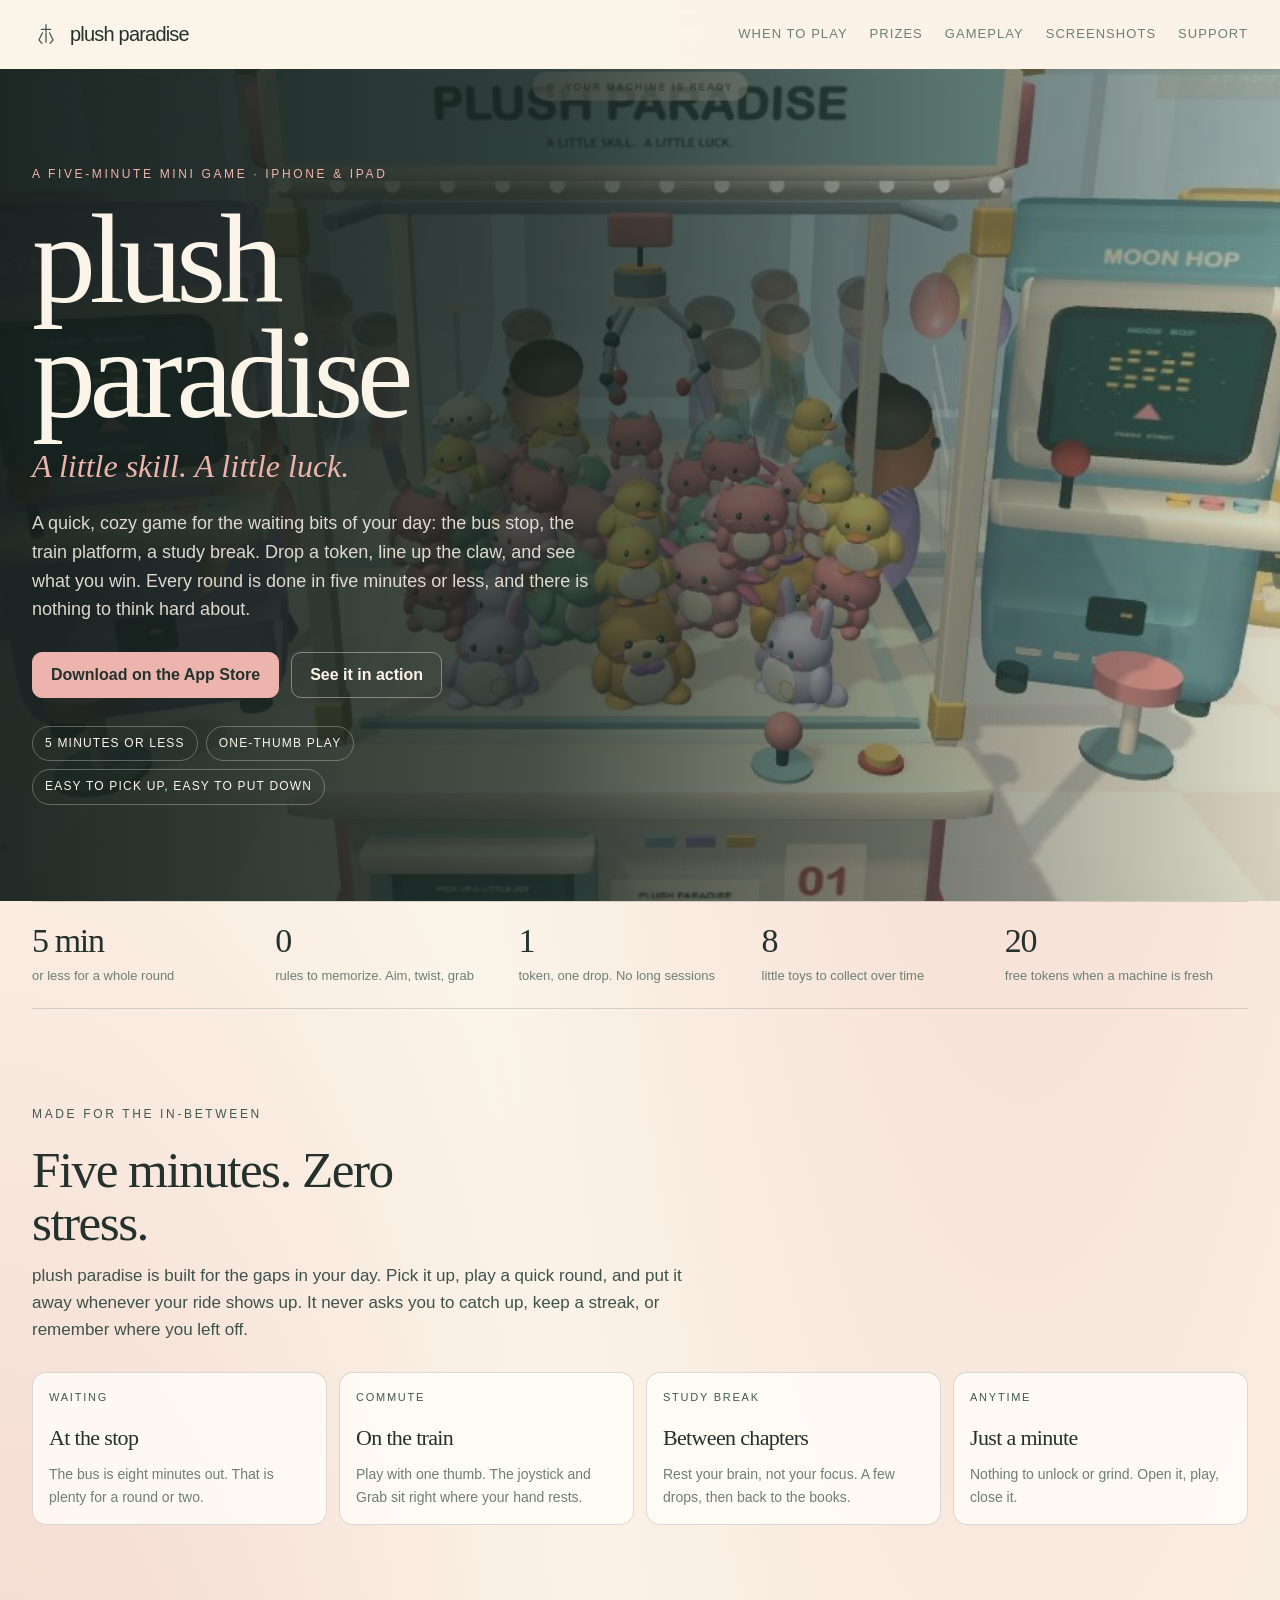
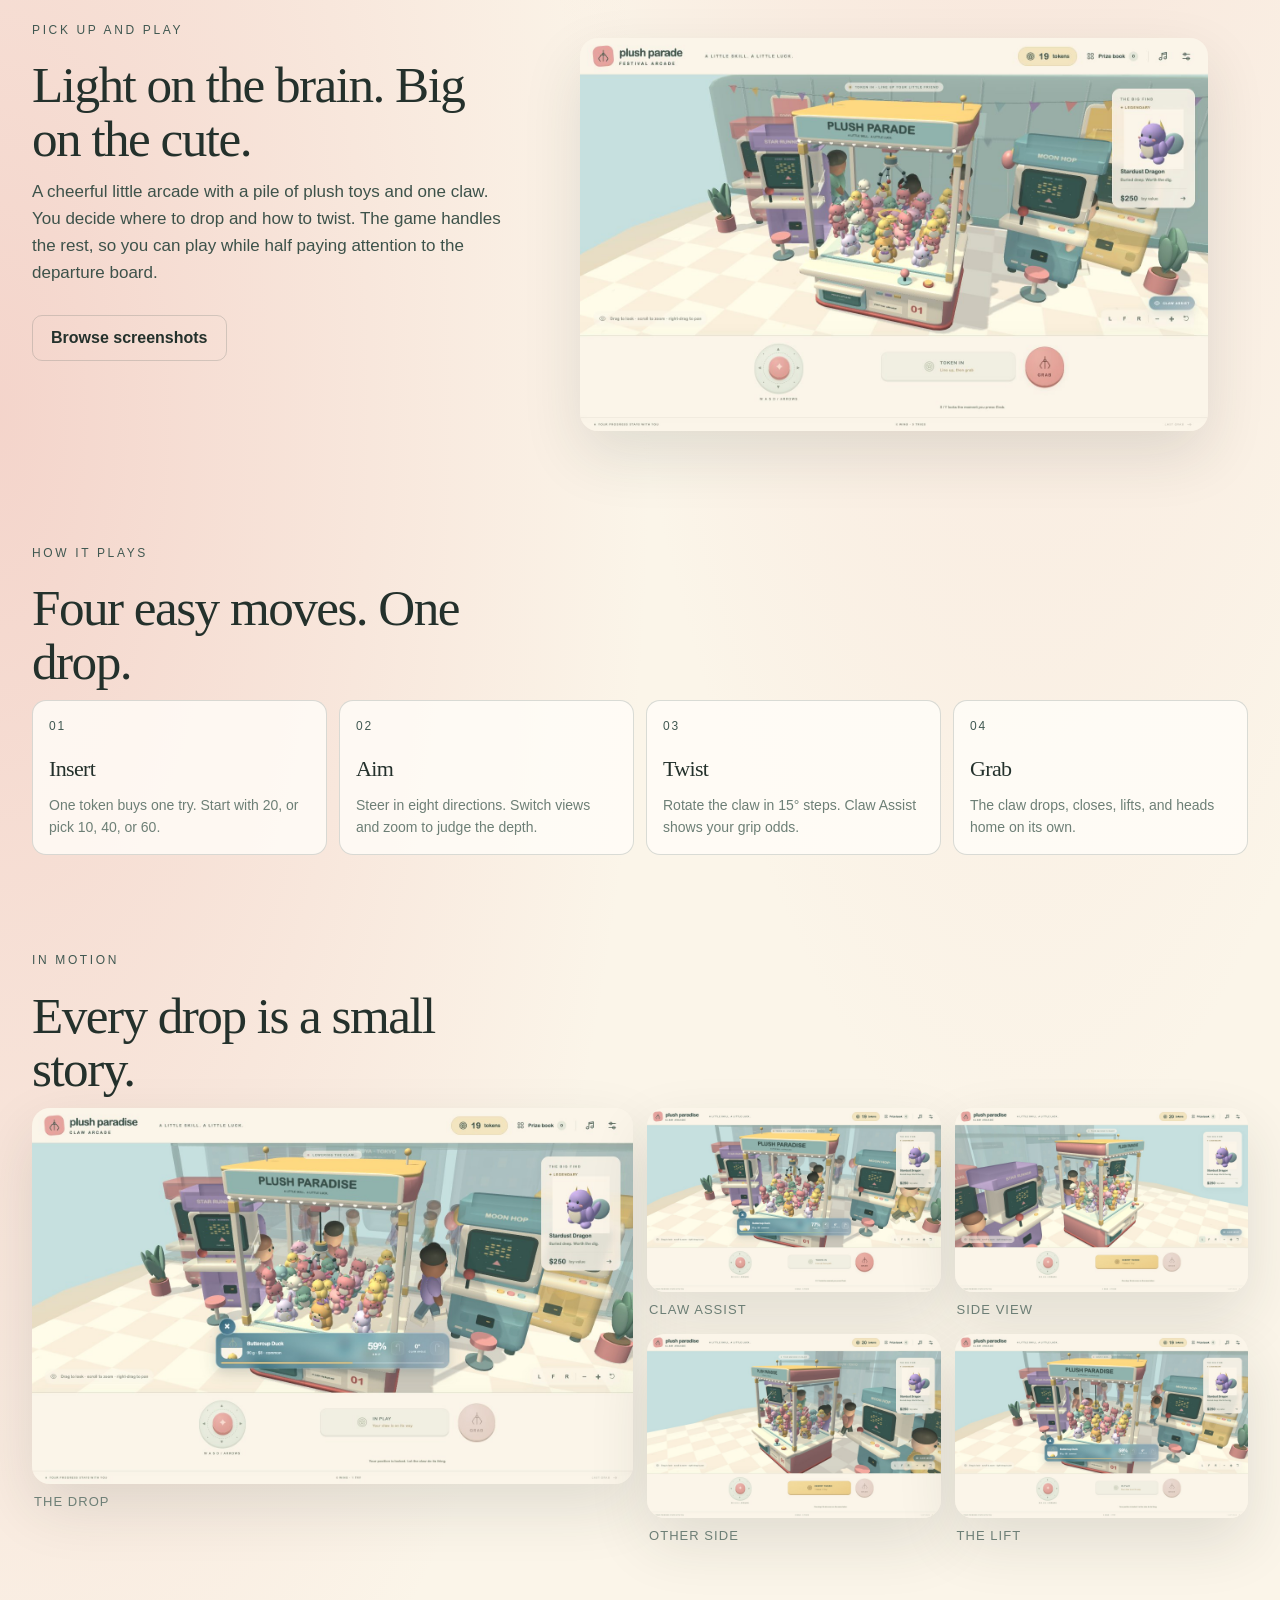
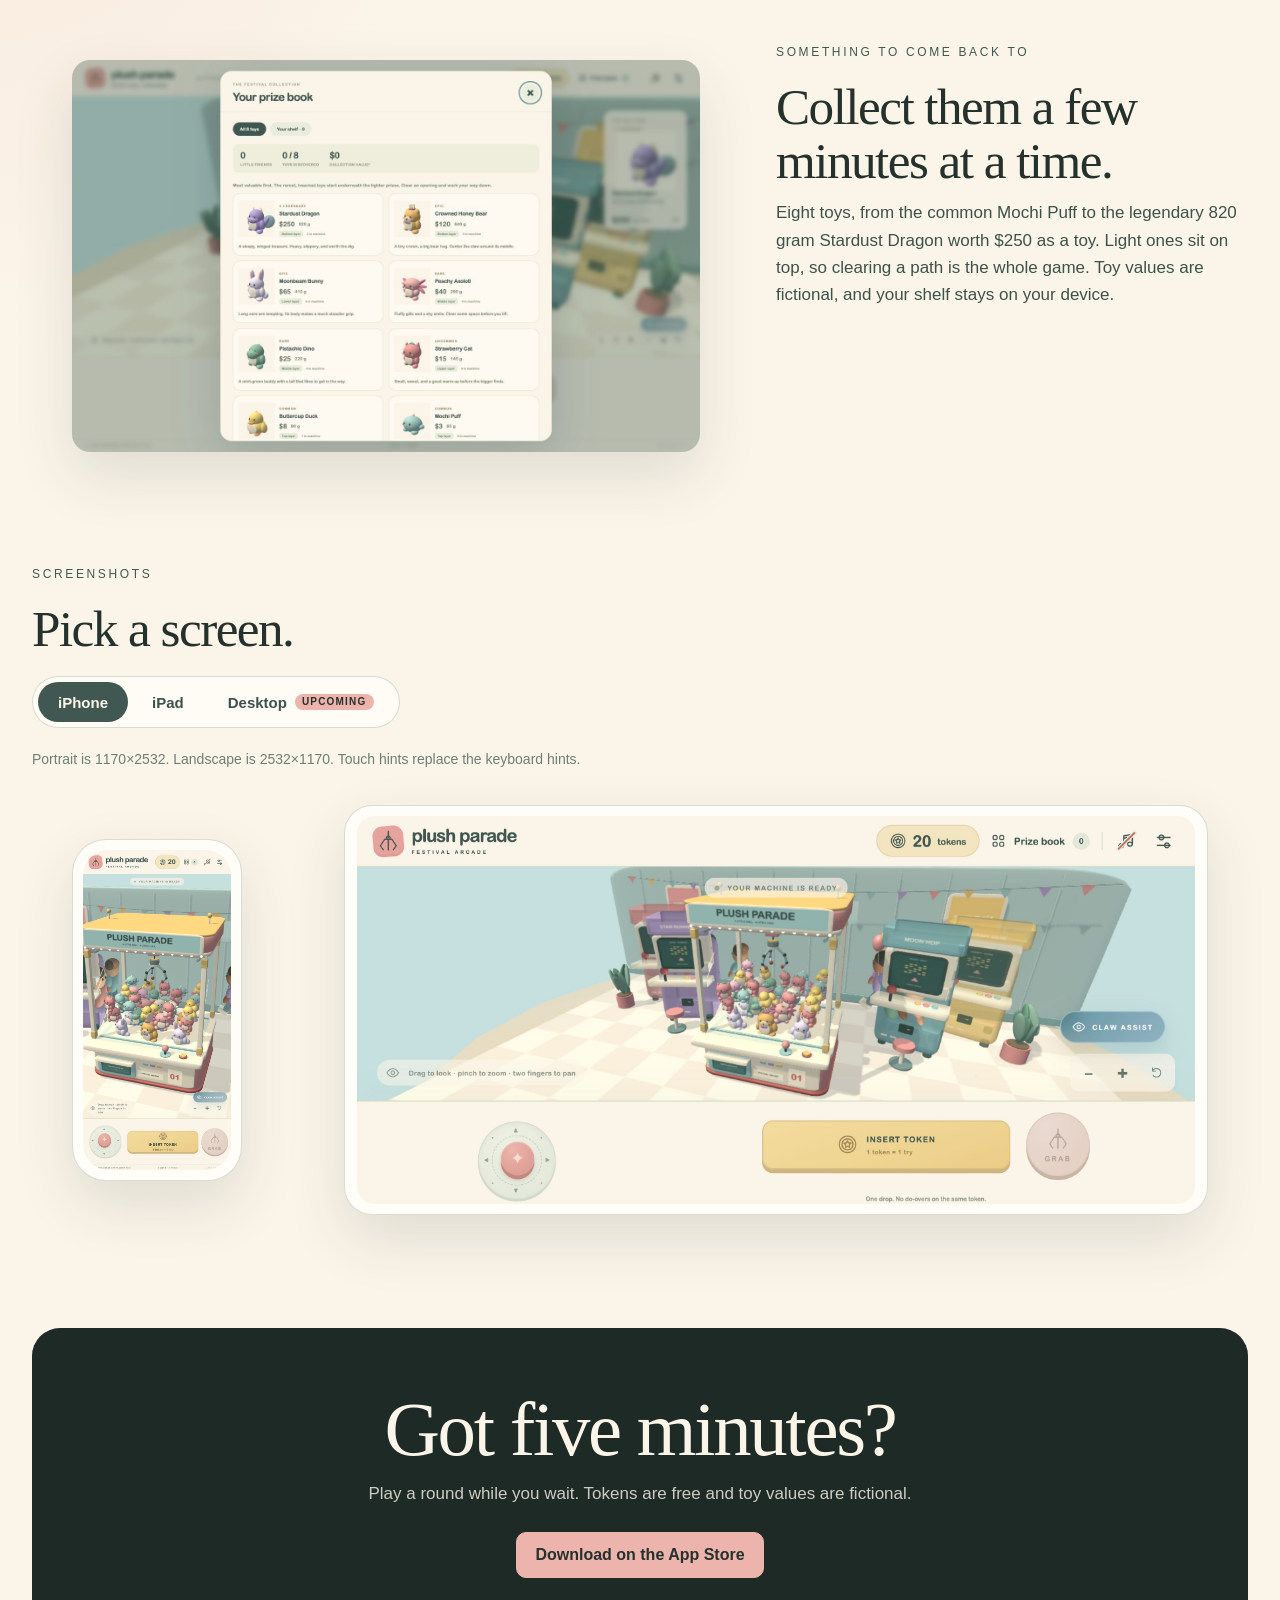
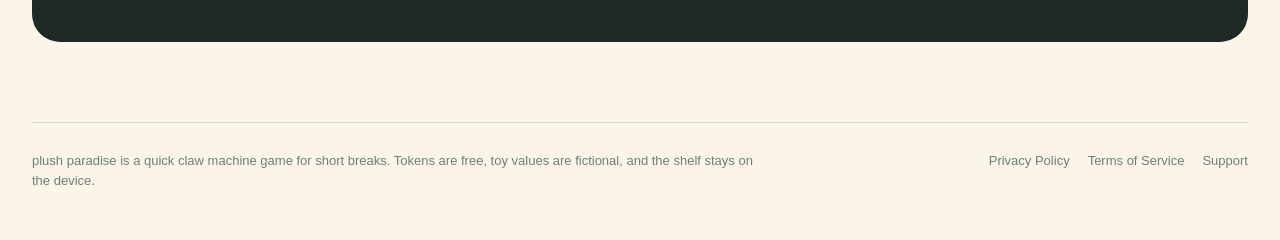
==== index.html @ cba768ea "initial page" ====
<!doctype html>
<html lang="en">
<head>
<meta charset="utf-8">
<meta name="viewport" content="width=device-width, initial-scale=1">
<meta name="theme-color" content="#fbf5e9">
<meta name="description" content="plush paradise is a quick claw machine mini game for the in-between moments. Every round fits in five minutes or less, with no stress and no homework.">
<title>plush paradise — A five-minute claw machine game</title>
<link rel="icon" href="data:image/svg+xml,%3Csvg xmlns='http://www.w3.org/2000/svg' viewBox='0 0 64 64'%3E%3Crect width='64' height='64' rx='16' fill='%23fbf5e9'/%3E%3Cpath d='M32 12v16M22 22h20M24 28l-8 16 6 8M40 28l8 16-6 8M32 28v20' stroke='%23405851' stroke-width='3' fill='none' stroke-linecap='round'/%3E%3C/svg%3E">
<link rel="stylesheet" href="styles.css">
</head>
<body>
<a class="skip" href="#machine">Skip to the machine</a>
<header class="nav">
  <a class="brand" href="#top" aria-label="plush paradise home"><svg viewBox="0 0 48 48" fill="none" aria-hidden="true"><path d="M24 8v12M16 16h16M18 22l-6 12 5 6M30 22l6 12-5 6M24 22v16" stroke="currentColor" stroke-width="2.2" stroke-linecap="round"/></svg>plush paradise</a>
  <nav class="nav-links" aria-label="Page">
    <a href="#moments-of-day">When to play</a>
    <a href="#prizes">Prizes</a>
    <a href="#moments">Gameplay</a>
    <a href="#screens">Screenshots</a>
    <a href="support.html">Support</a>
  </nav>
</header>

<main id="top">
  <section class="hero">
    <div class="hero-bg" aria-hidden="true"><img src="media/hero.jpg" alt=""></div>
    <div class="hero-inner">
      <p class="kicker">A five-minute mini game &middot; iPhone &amp; iPad</p>
      <h1>plush paradise</h1>
      <p class="tag">A little skill. A little luck.</p>
      <p class="lede">A quick, cozy game for the waiting bits of your day: the bus stop, the train platform, a study break. Drop a token, line up the claw, and see what you win. Every round is done in five minutes or less, and there is nothing to think hard about.</p>
      <div class="hero-actions">
        <button class="store" type="button">Download on the App Store</button>
        <a class="btn ghost" href="#screens">See it in action</a>
      </div>
      <ul class="badges" aria-label="Highlights">
        <li>5 minutes or less</li><li>One-thumb play</li><li>Easy to pick up, easy to put down</li>
      </ul>
    </div>
  </section>

  <ul class="facts" aria-label="Why it fits your day">
    <li><strong>5 min</strong><span>or less for a whole round</span></li>
    <li><strong>0</strong><span>rules to memorize. Aim, twist, grab</span></li>
    <li><strong>1</strong><span>token, one drop. No long sessions</span></li>
    <li><strong>8</strong><span>little toys to collect over time</span></li>
    <li><strong>20</strong><span>free tokens when a machine is fresh</span></li>
  </ul>

  <section class="section" id="moments-of-day">
    <p class="kicker">Made for the in-between</p>
    <h2>Five minutes. Zero stress.</h2>
    <p class="intro">plush paradise is built for the gaps in your day. Pick it up, play a quick round, and put it away whenever your ride shows up. It never asks you to catch up, keep a streak, or remember where you left off.</p>
    <div class="orders when">
      <article><em>WAITING</em><h3>At the stop</h3><p>The bus is eight minutes out. That is plenty for a round or two.</p></article>
      <article><em>COMMUTE</em><h3>On the train</h3><p>Play with one thumb. The joystick and Grab sit right where your hand rests.</p></article>
      <article><em>STUDY BREAK</em><h3>Between chapters</h3><p>Rest your brain, not your focus. A few drops, then back to the books.</p></article>
      <article><em>ANYTIME</em><h3>Just a minute</h3><p>Nothing to unlock or grind. Open it, play, close it.</p></article>
    </div>
  </section>

  <section class="section" id="machine">
    <div class="split">
      <div class="copy">
        <p class="kicker">Pick up and play</p>
        <h2>Light on the brain. Big on the cute.</h2>
        <p class="intro">A cheerful little arcade with a pile of plush toys and one claw. You decide where to drop and how to twist. The game handles the rest, so you can play while half paying attention to the departure board.</p>
        <a class="btn ghost" href="#screens">Browse screenshots</a>
      </div>
      <figure>
        <button class="shot frame" type="button" data-shot="media/token.jpg" data-caption="A token is in. Nineteen remain. Grab is unlocked and the Stardust Dragon waits on the cabinet card.">
          <img src="media/token.jpg" width="1440" height="900" alt="The plush paradise claw machine with a token inserted and Grab ready.">
        </button>
      </figure>
    </div>
  </section>

  <section class="section">
    <p class="kicker">How it plays</p>
    <h2>Four easy moves. One drop.</h2>
    <div class="orders">
      <article><em>01</em><h3>Insert</h3><p>One token buys one try. Start with 20, or pick 10, 40, or 60.</p></article>
      <article><em>02</em><h3>Aim</h3><p>Steer in eight directions. Switch views and zoom to judge the depth.</p></article>
      <article><em>03</em><h3>Twist</h3><p>Rotate the claw in 15&deg; steps. Claw Assist shows your grip odds.</p></article>
      <article><em>04</em><h3>Grab</h3><p>The claw drops, closes, lifts, and heads home on its own.</p></article>
    </div>
  </section>

  <section class="section" id="moments">
    <p class="kicker">In motion</p>
    <h2>Every drop is a small story.</h2>
    <div class="bento">
      <figure class="b-big">
        <button class="shot frame" type="button" data-shot="media/grab-drop.jpg" data-caption="The claw lowers over the pile. Nobody can nudge it now.">
          <img src="media/grab-drop.jpg" width="1440" height="900" alt="The claw lowering into the pile of plush toys.">
        </button>
        <figcaption>The drop</figcaption>
      </figure>
      <figure>
        <button class="shot frame" type="button" data-shot="media/claw-assist.jpg" data-caption="Claw Assist reads the toy under the claw: weight, value, and a grip estimate.">
          <img src="media/claw-assist.jpg" width="1440" height="900" alt="Claw Assist showing 77 percent grip on a Buttercup Duck.">
        </button>
        <figcaption>Claw Assist</figcaption>
      </figure>
      <figure>
        <button class="shot frame" type="button" data-shot="media/view-left.jpg" data-caption="Orbit to the left side to check how the toys are stacked.">
          <img src="media/view-left.jpg" width="1440" height="900" alt="Left side view of the claw machine.">
        </button>
        <figcaption>Side view</figcaption>
      </figure>
      <figure>
        <button class="shot frame" type="button" data-shot="media/view-right.jpg" data-caption="The right-hand camera shows the other half of the pile.">
          <img src="media/view-right.jpg" width="1440" height="900" alt="Right side view of the claw machine.">
        </button>
        <figcaption>Other side</figcaption>
      </figure>
      <figure>
        <button class="shot frame" type="button" data-shot="media/grab-lift.jpg" data-caption="Lifting. The position is locked and the claw does the rest.">
          <img src="media/grab-lift.jpg" width="1440" height="900" alt="The claw lifting out of the pile.">
        </button>
        <figcaption>The lift</figcaption>
      </figure>
    </div>
  </section>

  <section class="section" id="prizes">
    <div class="split flip">
      <div class="copy">
        <p class="kicker">Something to come back to</p>
        <h2>Collect them a few minutes at a time.</h2>
        <p class="intro">Eight toys, from the common Mochi Puff to the legendary 820 gram Stardust Dragon worth $250 as a toy. Light ones sit on top, so clearing a path is the whole game. Toy values are fictional, and your shelf stays on your device.</p>
      </div>
      <figure>
        <button class="shot frame" type="button" data-shot="media/prizes.jpg" data-caption="The prize book. Eight toys, none collected yet.">
          <img src="media/prizes.jpg" width="1440" height="900" alt="Prize book showing eight plush toys.">
        </button>
      </figure>
    </div>
  </section>

  <section class="section" id="screens">
    <p class="kicker">Screenshots</p>
    <h2>Pick a screen.</h2>
    <div class="tabs" role="tablist" aria-label="Device screenshots">
      <button role="tab" id="tab-iphone" aria-controls="panel-iphone" aria-selected="true" type="button">iPhone</button>
      <button role="tab" id="tab-ipad" aria-controls="panel-ipad" aria-selected="false" tabindex="-1" type="button">iPad</button>
      <button role="tab" id="tab-desktop" aria-controls="panel-desktop" aria-selected="false" tabindex="-1" type="button">Desktop <span class="pill">Upcoming</span></button>
    </div>

    <div class="panel" role="tabpanel" id="panel-iphone" aria-labelledby="tab-iphone">
      <p class="meta">Portrait is 1170&times;2532. Landscape is 2532&times;1170. Touch hints replace the keyboard hints.</p>
      <div class="phone-stage">
        <figure class="bezel phone-port">
          <button class="shot" type="button" data-shot="media/iphone-portrait-machine.jpg" data-caption="iPhone portrait, 1170×2532.">
            <img src="media/iphone-portrait-machine.jpg" width="1170" height="2532" alt="iPhone portrait view of the plush paradise claw machine." loading="lazy">
          </button>
        </figure>
        <figure class="bezel phone-land">
          <button class="shot" type="button" data-shot="media/iphone-landscape-machine.jpg" data-caption="iPhone landscape, 2532×1170.">
            <img src="media/iphone-landscape-machine.jpg" width="2532" height="1170" alt="iPhone landscape view of the plush paradise claw machine." loading="lazy">
          </button>
        </figure>
      </div>
    </div>

    <div class="panel" role="tabpanel" id="panel-ipad" aria-labelledby="tab-ipad" hidden>
      <p class="meta">Landscape is 2048&times;1536. Portrait is 1536&times;2048. The joystick and Grab stay on screen with the toys.</p>
      <div class="ipad-stage">
        <figure class="bezel ipad-land">
          <button class="shot" type="button" data-shot="media/ipad-landscape-machine.jpg" data-caption="iPad landscape, 2048×1536.">
            <img src="media/ipad-landscape-machine.jpg" width="2048" height="1536" alt="iPad landscape view of the plush paradise claw machine." loading="lazy">
          </button>
        </figure>
        <figure class="bezel ipad-port">
          <button class="shot" type="button" data-shot="media/ipad-portrait-machine.jpg" data-caption="iPad portrait, 1536×2048.">
            <img src="media/ipad-portrait-machine.jpg" width="1536" height="2048" alt="iPad portrait view of the plush paradise claw machine." loading="lazy">
          </button>
        </figure>
      </div>
    </div>

    <div class="panel" role="tabpanel" id="panel-desktop" aria-labelledby="tab-desktop" hidden>
      <p class="meta"><strong>Upcoming.</strong> The desktop version is still being tested and is not released yet. These frames are from the current build.</p>
      <div class="gallery">
        <figure><button class="shot frame" type="button" data-shot="media/machine.jpg" data-caption="Desktop, 1440×900. Twenty tokens, Grab locked."><img src="media/machine.jpg" width="1440" height="900" alt="Desktop view of the machine ready for a token." loading="lazy"></button><figcaption class="caption">Ready</figcaption></figure>
        <figure><button class="shot frame" type="button" data-shot="media/how.jpg" data-caption="Desktop, 1440×900. How to play."><img src="media/how.jpg" width="1440" height="900" alt="Desktop how to play card." loading="lazy"></button><figcaption class="caption">How to play</figcaption></figure>
        <figure><button class="shot frame" type="button" data-shot="media/settings.jpg" data-caption="Desktop, 1440×900. Settings."><img src="media/settings.jpg" width="1440" height="900" alt="Desktop settings panel." loading="lazy"></button><figcaption class="caption">Settings</figcaption></figure>
      </div>
    </div>
  </section>

  <section class="cta">
    <h2>Got five minutes?</h2>
    <p>Play a round while you wait. Tokens are free and toy values are fictional.</p>
    <button class="store" type="button">Download on the App Store</button>
  </section>
</main>

<footer>
  <p>plush paradise is a quick claw machine game for short breaks. Tokens are free, toy values are fictional, and the shelf stays on the device.</p>
  <p class="legal-links"><a href="privacy.html">Privacy Policy</a> <a href="terms.html">Terms of Service</a> <a href="support.html">Support</a></p>
</footer>

<dialog id="viewer">
  <form method="dialog"><button type="submit">Close</button></form>
  <img alt="">
  <p></p>
</dialog>
<script>
const viewer = document.querySelector('#viewer');
const view = viewer.querySelector('img');
const cap = viewer.querySelector('p');
document.body.addEventListener('click', event => {
  const shot = event.target.closest('[data-shot]');
  if (!shot) return;
  const img = shot.querySelector('img');
  view.src = shot.dataset.shot;
  view.alt = img ? img.alt : '';
  cap.textContent = shot.dataset.caption || view.alt;
  viewer.showModal();
});
const tabs = [...document.querySelectorAll('[role="tab"]')];
function selectTab(tab) {
  tabs.forEach(t => {
    const on = t === tab;
    t.setAttribute('aria-selected', on);
    t.tabIndex = on ? 0 : -1;
    document.getElementById(t.getAttribute('aria-controls')).hidden = !on;
  });
}
tabs.forEach((t, i) => {
  t.addEventListener('click', () => selectTab(t));
  t.addEventListener('keydown', e => {
    const d = { ArrowRight: 1, ArrowLeft: -1 }[e.key];
    if (!d) return;
    const n = tabs[(i + d + tabs.length) % tabs.length];
    n.focus(); selectTab(n);
  });
});
</script>
</body>
</html>
---- styles.css ----
:root {
  --bg: #fbf5e9;
  --bg-raise: #fffdf8;
  --ink: #24312c;
  --body: #3d524a;
  --muted: #6d7f76;
  --line: rgba(64, 88, 81, 0.2);
  --accent: #405851;
  --accent-ink: #fbf5e9;
  --amber: #8d4d55;
  --glow: rgba(237, 180, 173, 0.5);
  --shadow: 0 24px 60px rgba(36, 49, 44, 0.12);
  --nav: rgba(251, 245, 233, 0.92);
  --frame: #fffdf8;
  --panel: rgba(255, 253, 248, 0.82);
  --viewer: #fffdf8;
  --serif: "Iowan Old Style", "Palatino Linotype", Palatino, Georgia, serif;
  --sans: "Avenir Next", Avenir, "Segoe UI", sans-serif;
}

* { box-sizing: border-box; }
html { scroll-behavior: smooth; }
body {
  margin: 0;
  background:
    radial-gradient(ellipse at 80% -10%, var(--glow), transparent 42%),
    radial-gradient(ellipse at 0% 40%, var(--glow), transparent 36%),
    var(--bg);
  color: var(--ink);
  font: 17px/1.6 var(--sans);
  -webkit-font-smoothing: antialiased;
}
img { max-width: 100%; height: auto; display: block; }
a { color: inherit; }
button, a { -webkit-tap-highlight-color: transparent; }
:focus-visible { outline: 2px solid var(--accent); outline-offset: 3px; }

.skip {
  position: absolute;
  left: 12px;
  top: 12px;
  transform: translateY(-160%);
  background: var(--accent);
  color: var(--accent-ink);
  padding: 8px 12px;
  z-index: 20;
}
.skip:focus { transform: none; }

.nav {
  position: sticky;
  top: 0;
  z-index: 10;
  display: flex;
  align-items: center;
  gap: 28px;
  padding: 18px 32px;
  background: var(--nav);
  backdrop-filter: blur(16px);
  border-bottom: 1px solid transparent;
}
.nav-links { display: flex; gap: 22px; margin-left: auto; }
.nav-links a {
  color: var(--muted);
  text-decoration: none;
  font-size: 13px;
  letter-spacing: 0.08em;
  text-transform: uppercase;
}
.nav-links a:hover { color: var(--ink); }
.brand {
  display: flex;
  align-items: center;
  gap: 10px;
  text-decoration: none;
  font-size: 20px;
  letter-spacing: -0.04em;
}
.brand svg { width: 28px; height: 28px; color: var(--accent); }
.brand span { color: var(--accent); }

.hero {
  display: grid;
  grid-template-columns: minmax(280px, 0.85fr) 1.25fr;
  gap: 48px;
  align-items: end;
  width: min(1440px, calc(100% - 64px));
  margin: 0 auto;
  padding: 72px 0 36px;
}
.kicker {
  margin: 0 0 18px;
  color: var(--accent);
  font-size: 12px;
  letter-spacing: 0.22em;
  text-transform: uppercase;
}
h1, h2, h3 { font-family: var(--serif); font-weight: 500; letter-spacing: -0.03em; }
h1 {
  margin: 0;
  font-size: clamp(52px, 6vw, 84px);
  line-height: 0.96;
}
.lede {
  max-width: 38rem;
  color: var(--body);
  font-size: 18px;
  margin: 24px 0 0;
}
.hero-actions { display: flex; flex-wrap: wrap; gap: 12px; margin-top: 28px; }
.btn, button.store {
  display: inline-flex;
  align-items: center;
  justify-content: center;
  text-decoration: none;
  background: var(--accent);
  color: var(--accent-ink);
  font: 600 16px/1 var(--sans);
  padding: 14px 18px;
  border-radius: 10px;
  border: 1px solid var(--accent);
  cursor: pointer;
}
.btn.ghost, button.store.ghost {
  background: transparent;
  color: var(--ink);
  border-color: var(--line);
}
.btn:hover, button.store:hover { filter: brightness(1.08); }
.fine {
  margin: 16px 0 0;
  color: var(--muted);
  font-size: 13px;
}

.hero-shot { margin: 0; }
.frame {
  margin: 0;
  padding: 0;
  border: 1px solid var(--line);
  border-radius: 18px;
  overflow: hidden;
  background: var(--frame);
  box-shadow: var(--shadow);
}
.frame img, .shot img { width: 100%; }
button.shot {
  display: block;
  width: 100%;
  padding: 0;
  border: 0;
  background: none;
  color: inherit;
  cursor: zoom-in;
  text-align: left;
  font: inherit;
}
.caption {
  margin: 10px 2px 0;
  color: var(--muted);
  font-size: 13px;
  letter-spacing: 0.01em;
}

.facts {
  width: min(1440px, calc(100% - 64px));
  margin: 28px auto 0;
  padding: 0;
  list-style: none;
  display: grid;
  grid-template-columns: repeat(5, 1fr);
  border-top: 1px solid var(--line);
  border-bottom: 1px solid var(--line);
}
.facts li { padding: 22px 18px 22px 0; }
.facts strong {
  display: block;
  font-family: var(--serif);
  font-size: 34px;
  font-weight: 500;
  letter-spacing: -0.04em;
  line-height: 1;
}
.facts span { display: block; margin-top: 8px; color: var(--muted); font-size: 13px; }

.section {
  width: min(1440px, calc(100% - 64px));
  margin: 0 auto;
  padding: 96px 0 0;
  scroll-margin-top: 72px;
}
.section h2 {
  margin: 8px 0 12px;
  font-size: clamp(36px, 4vw, 56px);
  line-height: 1.05;
  max-width: 18ch;
}
.section .intro { max-width: 42rem; color: var(--body); margin: 0 0 28px; }

.split {
  display: grid;
  grid-template-columns: 0.8fr 1.2fr;
  gap: 36px;
  align-items: start;
}
.split.flip { grid-template-columns: 1.2fr 0.8fr; }
.split.flip .copy { order: 2; }

.pair {
  display: grid;
  grid-template-columns: 1.2fr 0.8fr;
  gap: 16px;
}
.stack { display: grid; gap: 16px; }

.cinema {
  width: min(1440px, calc(100% - 64px));
  margin: 88px auto 0;
  display: grid;
  grid-template-columns: 1.4fr 1fr;
  gap: 16px;
}
.cinema .tall { grid-row: span 2; }

.orders {
  display: grid;
  grid-template-columns: repeat(3, 1fr);
  gap: 12px;
  margin-top: 8px;
}
.orders article {
  border: 1px solid var(--line);
  border-radius: 14px;
  padding: 16px;
  background: var(--panel);
  min-height: 150px;
}
.orders em {
  display: block;
  font-style: normal;
  color: var(--accent);
  font-size: 12px;
  letter-spacing: 0.16em;
}
.orders h3 { margin: 14px 0 8px; font-size: 22px; }
.orders p { margin: 0; color: var(--muted); font-size: 14px; }

.races {
  display: grid;
  grid-template-columns: repeat(3, 1fr);
  gap: 12px;
  margin-top: 16px;
}
.races article {
  border: 1px solid var(--line);
  border-radius: 14px;
  padding: 18px 18px 16px;
  background: var(--panel);
  border-top: 3px solid var(--race, var(--accent));
}
.races h3 { margin: 0 0 4px; font-size: 26px; color: var(--race, var(--ink)); }
.races .species { margin: 0 0 10px; color: var(--muted); font-size: 13px; letter-spacing: 0.08em; }
.races p { margin: 0; color: var(--body); font-size: 14px; }

.device-block { margin-top: 42px; }
.device-block h3 { margin: 0; font-size: 34px; }
.device-block .meta { margin: 8px 0 18px; color: var(--muted); font-size: 14px; max-width: 46rem; }
.ipad-stage {
  display: grid;
  grid-template-columns: minmax(0, 1.45fr) minmax(200px, 0.55fr);
  gap: 18px;
  align-items: start;
}
.phone-stage {
  display: grid;
  grid-template-columns: minmax(180px, 250px) minmax(0, 1fr);
  gap: 22px;
  align-items: center;
}
.bezel {
  background: var(--frame);
  border: 1px solid var(--line);
  box-shadow: var(--shadow);
}
.bezel.ipad-land, .bezel.ipad-port { border-radius: 22px; padding: 12px; }
.bezel.phone-port { border-radius: 34px; padding: 10px; }
.bezel.phone-land { border-radius: 28px; padding: 10px 12px; }
.bezel img { border-radius: 12px; }
.bezel.phone-port img { border-radius: 26px; }
.bezel.phone-land img { border-radius: 18px; }
.more-shots {
  display: grid;
  grid-template-columns: repeat(4, minmax(0, 1fr));
  gap: 14px;
  margin-top: 18px;
}
.more-shots .span2 { grid-column: span 2; }
.more-shots figure { margin: 0; }

.gallery {
  display: grid;
  grid-template-columns: repeat(3, 1fr);
  gap: 18px 14px;
}
.gallery figure { margin: 0; }

.note { margin-top: 22px; color: var(--muted); font-size: 13px; }

footer {
  width: min(1440px, calc(100% - 64px));
  margin: 80px auto 0;
  padding: 28px 0 48px;
  border-top: 1px solid var(--line);
  display: flex;
  justify-content: space-between;
  gap: 24px;
  color: var(--muted);
  font-size: 13px;
}
footer p { margin: 0; max-width: 46rem; }

#viewer {
  width: min(1200px, calc(100% - 32px));
  padding: 0;
  border: 1px solid var(--line);
  border-radius: 16px;
  background: var(--viewer);
  color: var(--ink);
  box-shadow: var(--shadow);
}
#viewer::backdrop { background: rgba(8, 6, 5, 0.82); }
#viewer img { width: 100%; max-height: 82vh; object-fit: contain; background: var(--frame); }
#viewer p { margin: 0; padding: 12px 16px 16px; color: var(--body); font-size: 14px; }
#viewer form { position: absolute; top: 10px; right: 10px; }
#viewer button {
  border: 1px solid var(--line);
  background: var(--nav);
  color: var(--ink);
  border-radius: 999px;
  padding: 8px 12px;
  cursor: pointer;
}

@media (max-width: 980px) {
  .hero, .split, .split.flip, .cinema, .pair, .facts, .orders, .races, .gallery {
    grid-template-columns: 1fr;
  }
  .split.flip .copy { order: 0; }
  .cinema .tall { grid-row: auto; }
  .facts { grid-template-columns: 1fr 1fr; }
  .facts li:last-child { grid-column: 1 / -1; }
  .orders, .ipad-stage, .phone-stage, .more-shots { grid-template-columns: 1fr; }
  .more-shots .span2 { grid-column: auto; }
  .phone-stage { justify-items: center; }
  .bezel.phone-port { width: min(260px, 100%); }
  .nav { padding: 14px 16px; gap: 12px; }
  .nav-links { display: none; }
  .hero, .section, .cinema, .facts, footer { width: min(1440px, calc(100% - 32px)); }
  .hero { padding-top: 36px; gap: 28px; }
  h1 { font-size: 46px; }
}

@media (prefers-reduced-motion: reduce) {
  html { scroll-behavior: auto; }
}

/* studio redesign */
.hero {
  position: relative;
  display: block;
  width: 100%;
  margin: 0;
  padding: 0;
  min-height: min(82vh, 760px);
  display: flex;
  align-items: center;
  overflow: hidden;
  background: #1d2a26;
  color: #fbf5e9;
}
.hero-bg { position: absolute; inset: 0; }
.hero-bg img { width: 100%; height: 100%; object-fit: cover; filter: saturate(1.1); }
.hero-bg::after {
  content: ""; position: absolute; inset: 0;
  background: linear-gradient(90deg, rgba(20,30,27,0.94) 0%, rgba(20,30,27,0.78) 42%, rgba(20,30,27,0.15) 100%);
}
.hero-inner { position: relative; width: min(1440px, calc(100% - 64px)); margin: 0 auto; padding: 96px 0; max-width: 1440px; }
.hero-inner > * { max-width: 36rem; }
.hero .kicker { color: #edb4ad; }
.hero h1 { font-size: clamp(64px, 10vw, 132px); line-height: 0.9; letter-spacing: -0.05em; }
.hero .tag { margin: 14px 0 0; font: italic 500 clamp(22px, 2.6vw, 32px)/1.2 var(--serif); color: #edb4ad; }
.hero .lede { color: rgba(251,245,233,0.86); }
.hero .btn.ghost { color: #fbf5e9; border-color: rgba(251,245,233,0.4); }
.hero button.store { background: #edb4ad; color: #24312c; border-color: #edb4ad; }
.badges { display: flex; flex-wrap: wrap; gap: 8px; padding: 0; margin: 28px 0 0; list-style: none; }
.badges li { font-size: 12px; letter-spacing: 0.1em; text-transform: uppercase; padding: 7px 12px; border: 1px solid rgba(251,245,233,0.3); border-radius: 999px; }
.facts { margin-top: 0; }

.bento { display: grid; grid-template-columns: repeat(4, 1fr); gap: 14px; }
.bento figure { margin: 0; }
.bento .b-big { grid-column: span 2; grid-row: span 2; }
.bento figcaption { margin: 8px 2px 0; color: var(--muted); font-size: 13px; letter-spacing: 0.08em; text-transform: uppercase; }

.tabs {
  display: inline-flex; gap: 4px; padding: 5px; margin: 8px 0 20px;
  background: var(--panel); border: 1px solid var(--line); border-radius: 999px;
}
.tabs button {
  display: inline-flex; align-items: center; gap: 8px;
  border: 0; background: none; color: var(--body); cursor: pointer;
  font: 600 15px/1 var(--sans); padding: 12px 20px; border-radius: 999px;
}
.tabs button[aria-selected="true"] { background: var(--accent); color: var(--accent-ink); }
.pill {
  font-size: 10px; letter-spacing: 0.12em; text-transform: uppercase;
  padding: 3px 7px; border-radius: 999px; background: #edb4ad; color: #24312c;
}
.panel[hidden] { display: none; }
.panel .meta { margin: 0 0 18px; color: var(--muted); font-size: 14px; max-width: 46rem; }
.panel .meta strong { color: var(--amber); }
.phone-stage, .ipad-stage { margin-top: 0; }

.cta {
  width: min(1440px, calc(100% - 64px)); margin: 96px auto 0; padding: 64px 24px;
  text-align: center; border-radius: 28px; background: #1d2a26; color: #fbf5e9;
}
.cta h2 { margin: 0; font-size: clamp(40px, 6vw, 80px); line-height: 1; }
.cta p { margin: 12px 0 24px; color: rgba(251,245,233,0.8); }
.cta button.store { background: #edb4ad; color: #24312c; border-color: #edb4ad; }

@media (max-width: 980px) {
  .bento { grid-template-columns: 1fr 1fr; }
  .bento .b-big { grid-column: span 2; grid-row: auto; }
  .hero-inner { width: min(1440px, calc(100% - 32px)); padding: 64px 0; }
  .hero-bg::after { background: linear-gradient(180deg, rgba(20,30,27,0.7), rgba(20,30,27,0.92)); }
  .cta { width: min(1440px, calc(100% - 32px)); }
  .tabs { display: flex; }
  .tabs button { flex: 1; justify-content: center; padding: 12px 8px; font-size: 14px; }
}

.orders { grid-template-columns: repeat(4, 1fr); }
@media (max-width: 980px) { .orders { grid-template-columns: 1fr; } }

.orders.when em { font-size: 11px; }

/* legal and support pages */
.legal { width: min(760px, calc(100% - 32px)); margin: 0 auto; padding: 64px 0 0; }
.legal h1 { font-size: clamp(40px, 6vw, 64px); line-height: 1; margin: 0 0 8px; }
.legal h2 { font-size: 26px; margin: 36px 0 8px; }
.legal p, .legal li { color: var(--body); }
.legal ul { padding-left: 22px; }
.legal a { color: var(--accent); text-underline-offset: 3px; }
.legal .updated { color: var(--muted); font-size: 14px; margin: 0 0 28px; }
.contact-card { margin: 28px 0 8px; padding: 6px 22px 10px; border: 1px solid var(--line); border-radius: 16px; background: var(--panel); }
.contact-card h2 { margin-top: 16px; }
.legal details { border-bottom: 1px solid var(--line); padding: 14px 0; }
.legal summary { cursor: pointer; font-weight: 600; color: var(--ink); }
.legal details p { margin: 10px 0 0; }
.legal-links { display: flex; flex-wrap: wrap; gap: 18px; }
.legal-links a { text-decoration: none; }
.legal-links a:hover { color: var(--ink); text-decoration: underline; }
@media (max-width: 980px) { .nav-links { display: flex; margin-left: auto; } .nav-links a:not(:last-child) { display: none; } footer { flex-direction: column; } }
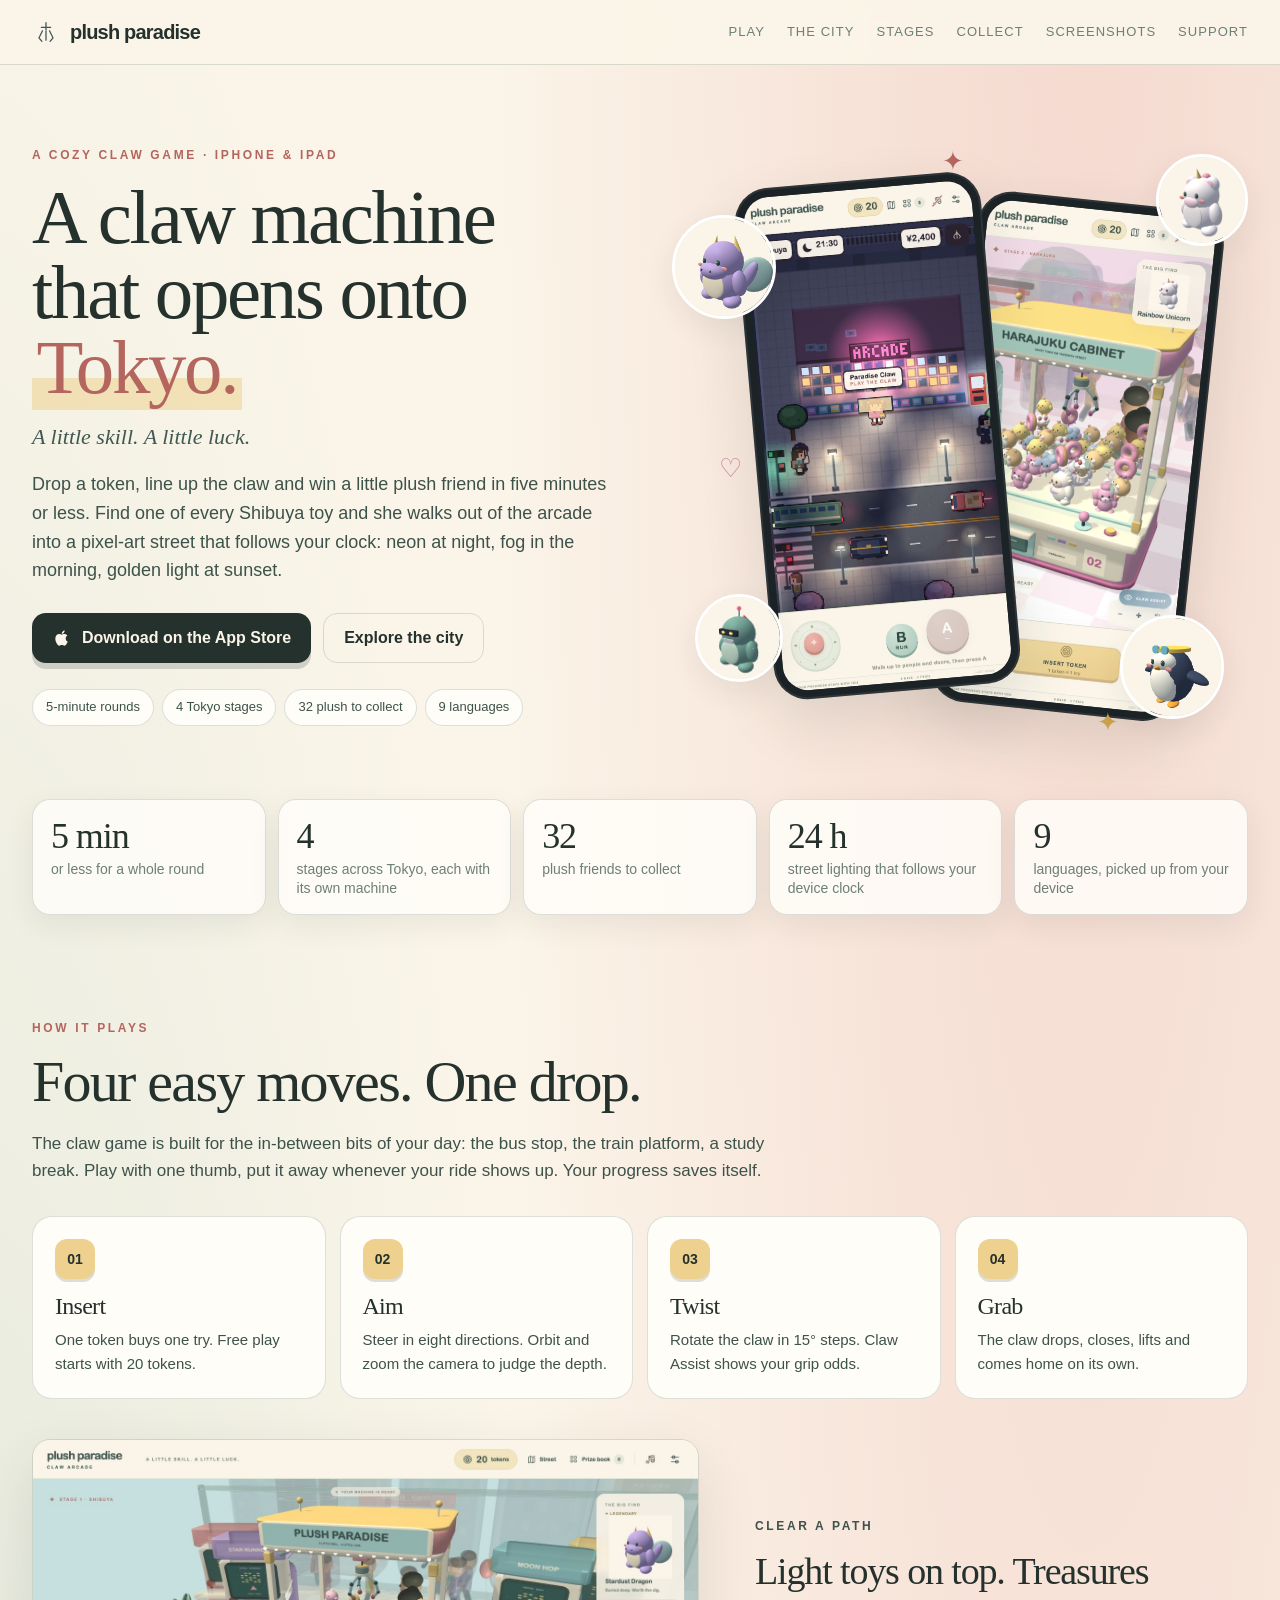
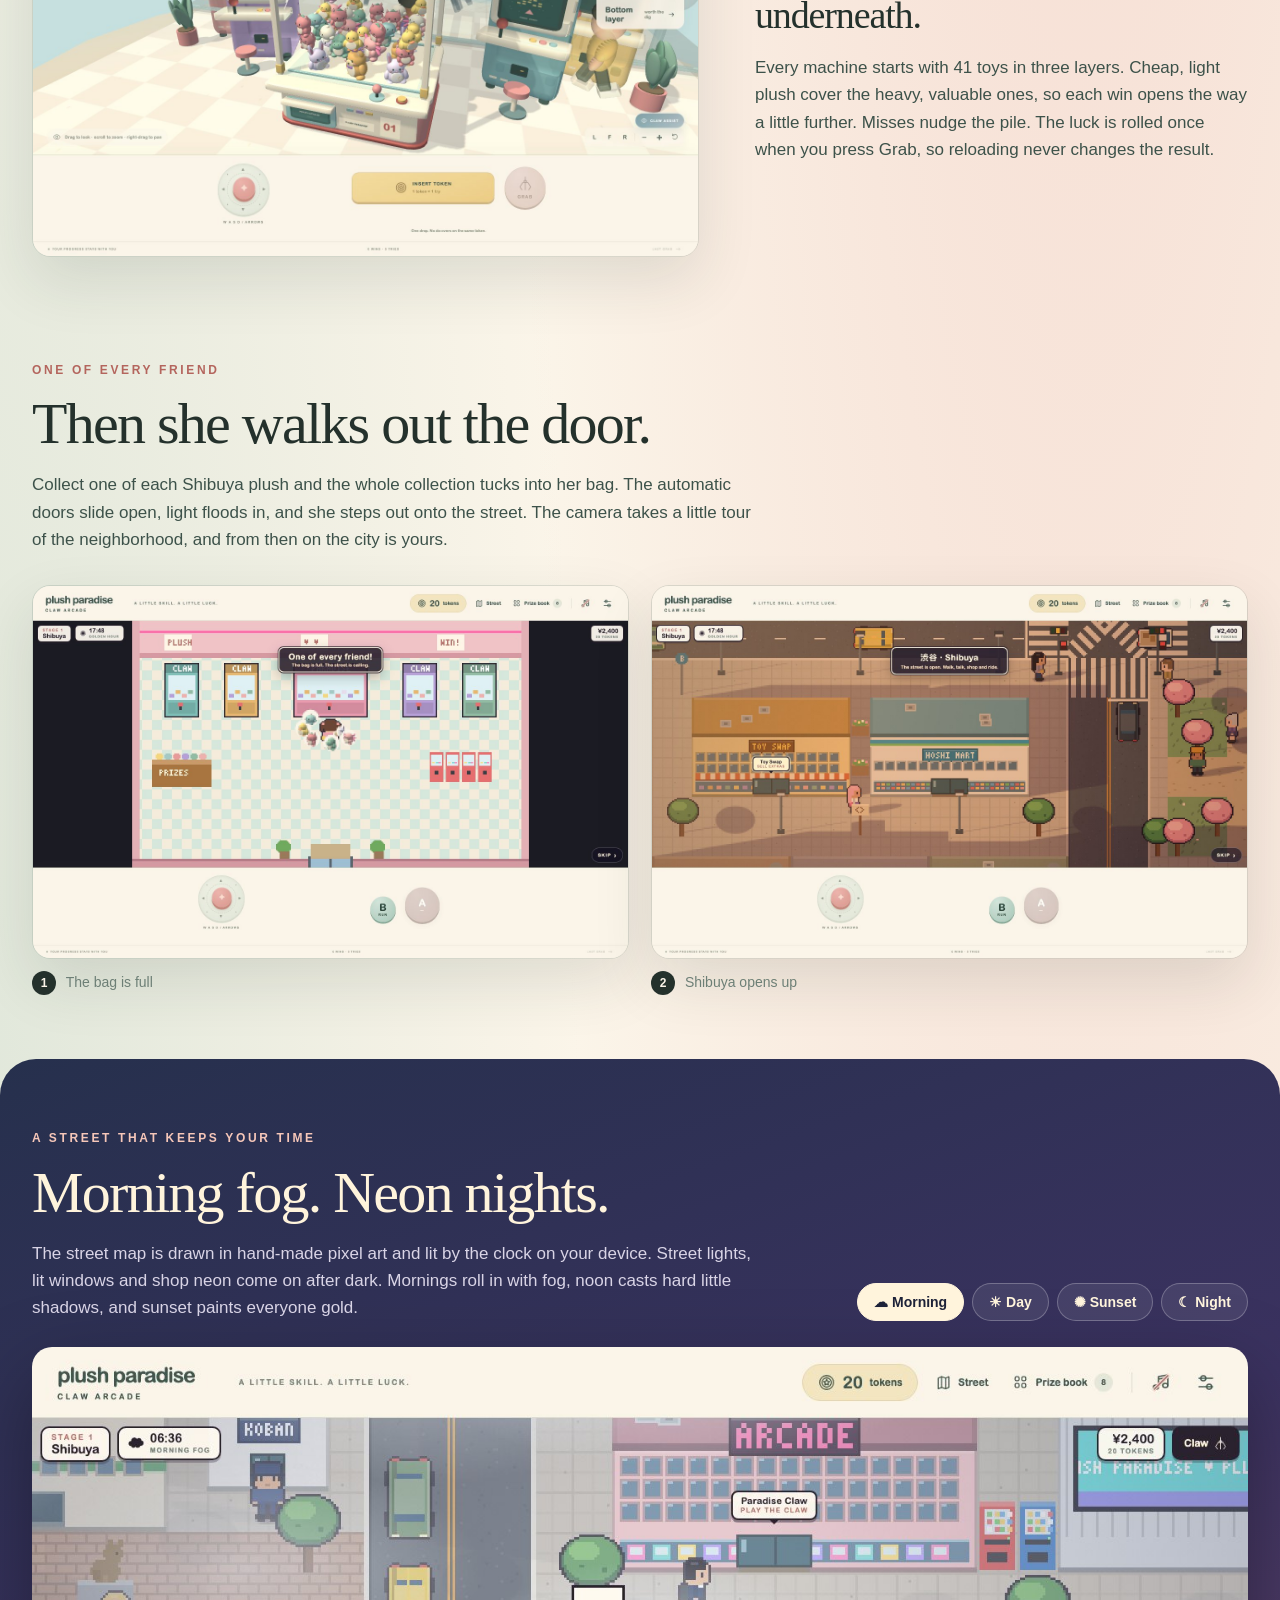
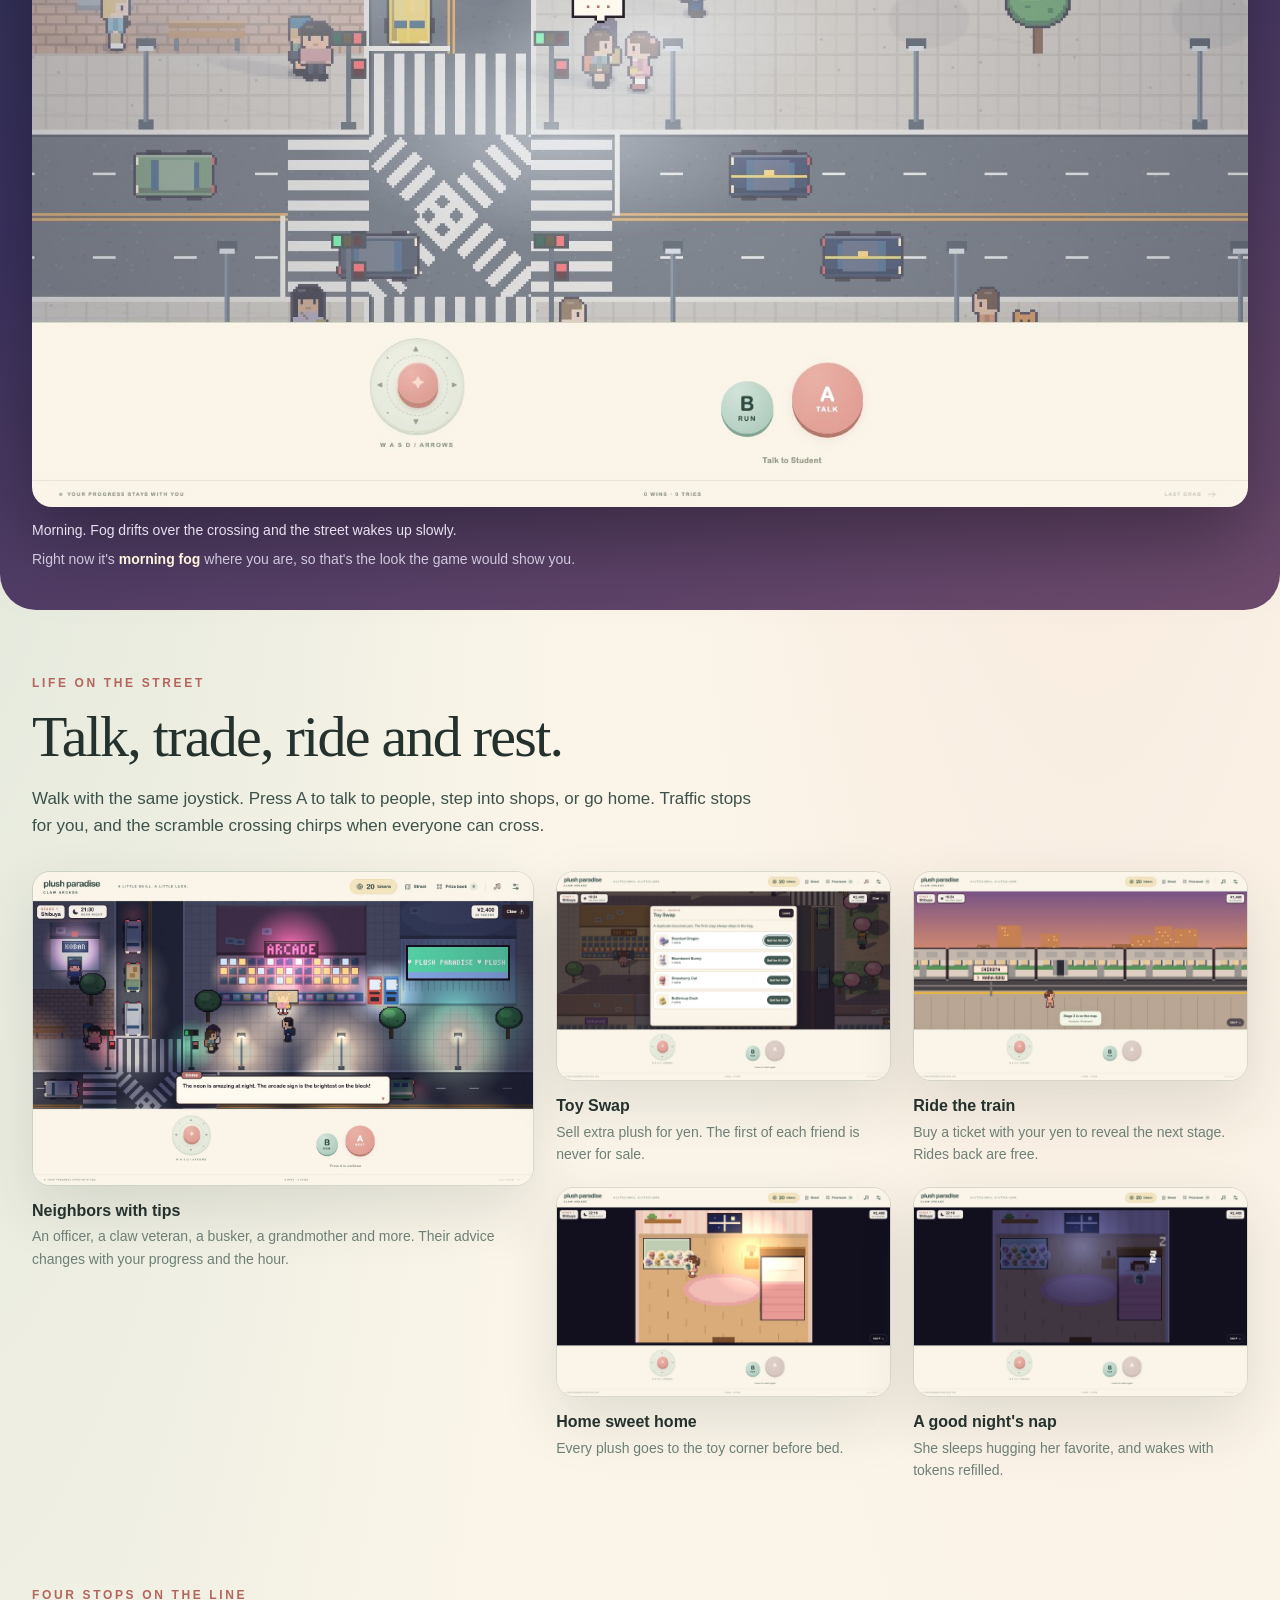
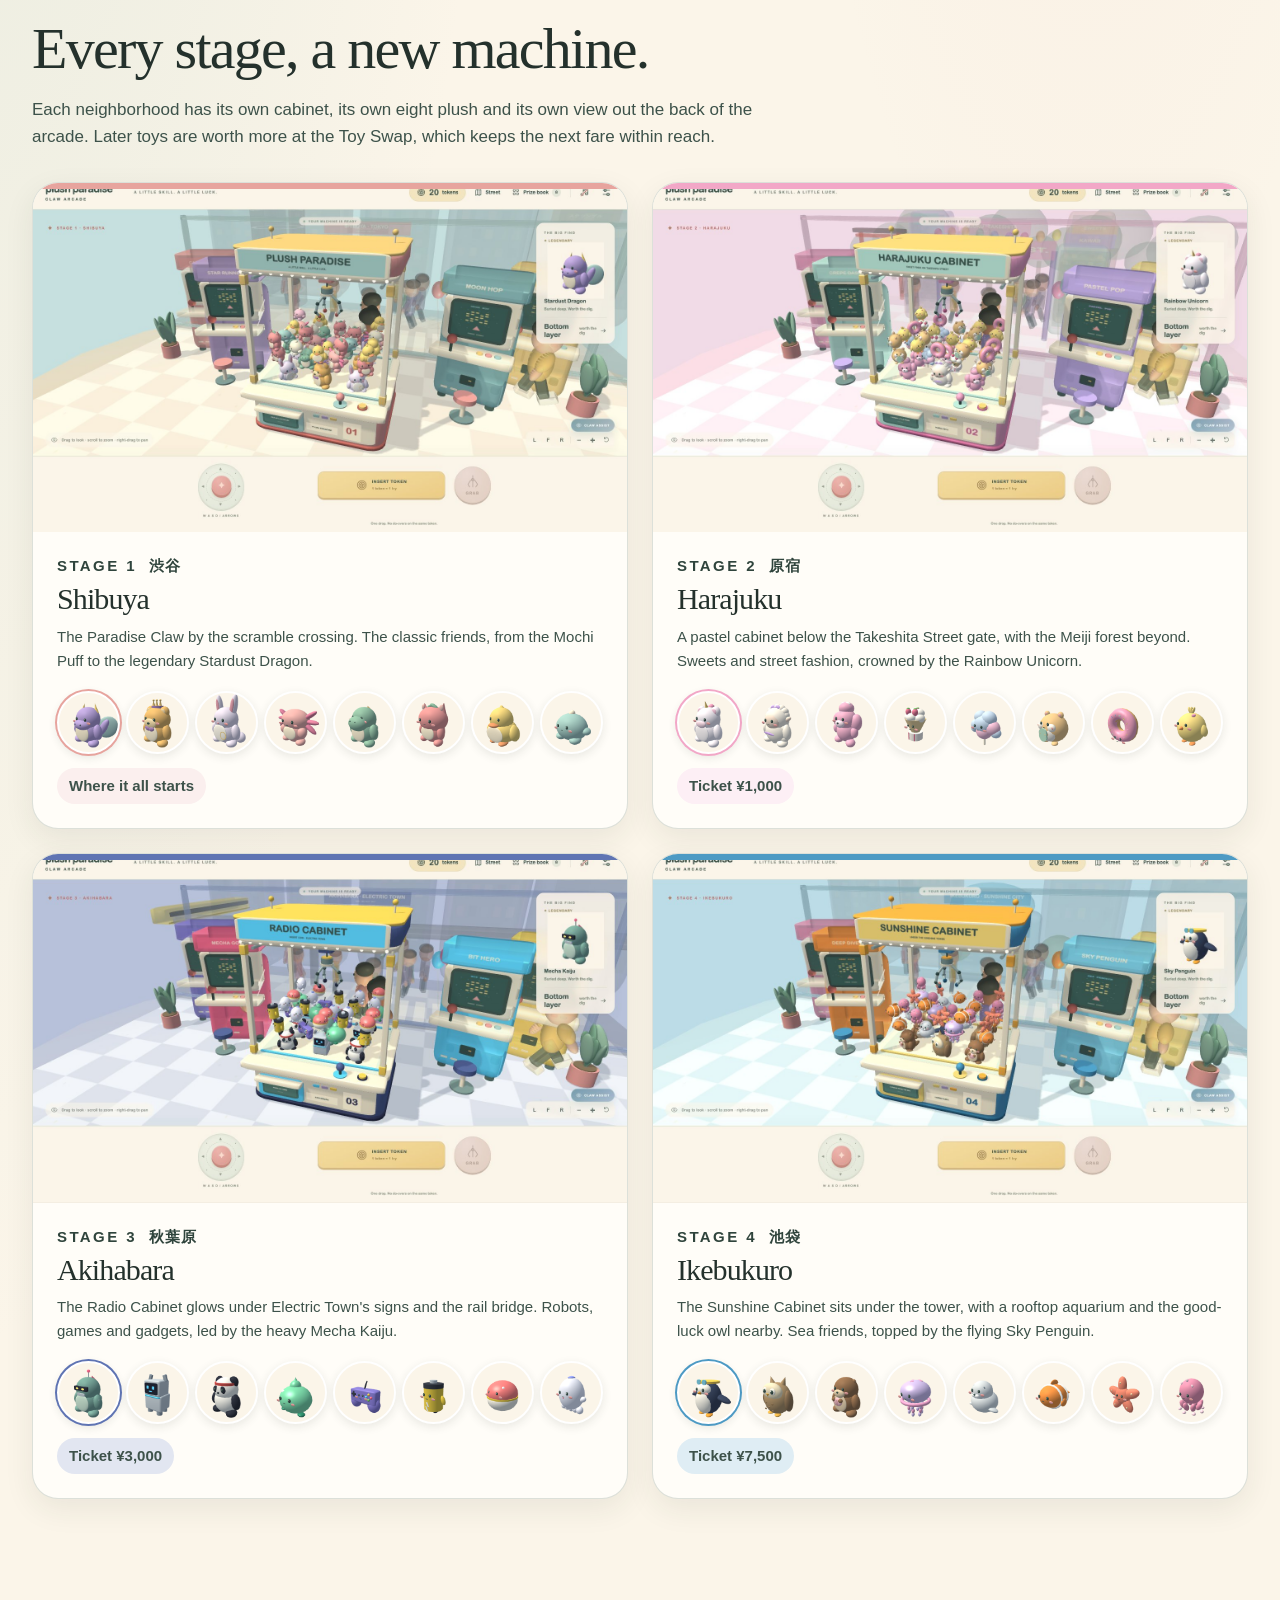
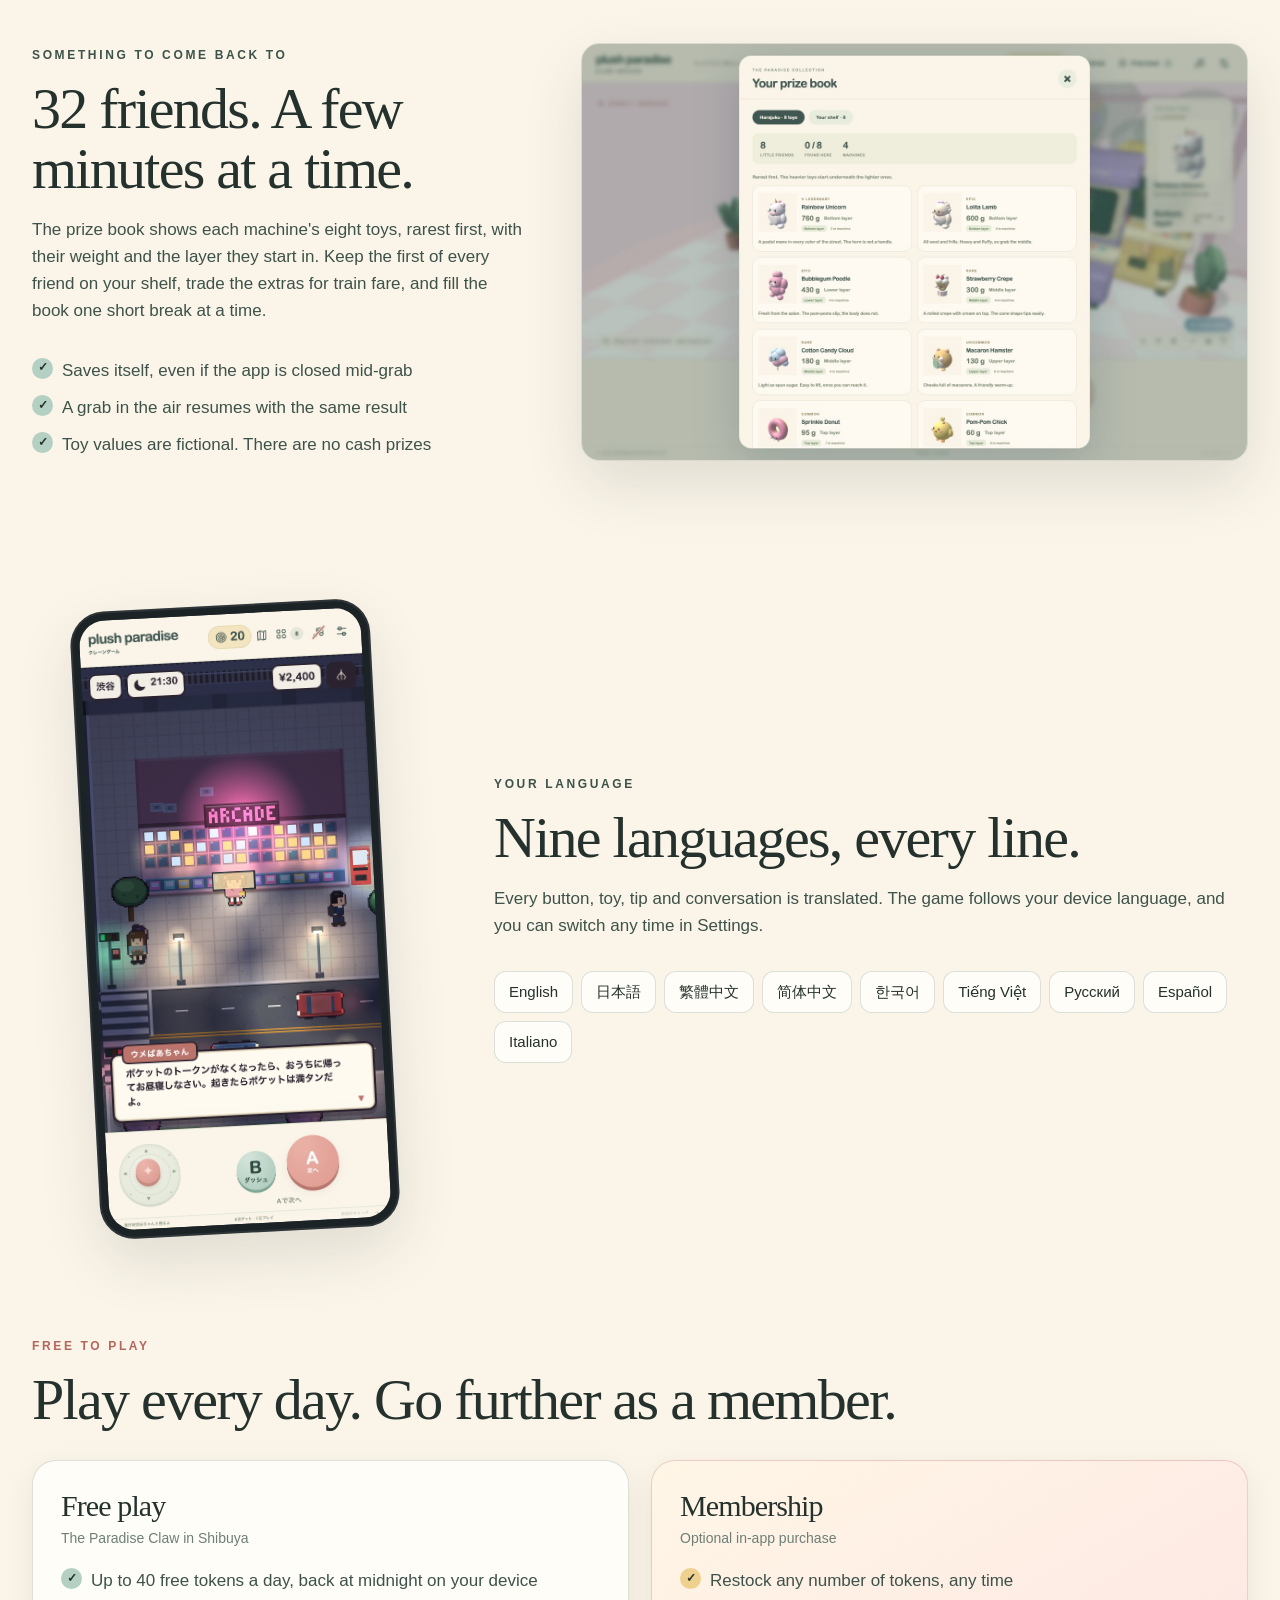
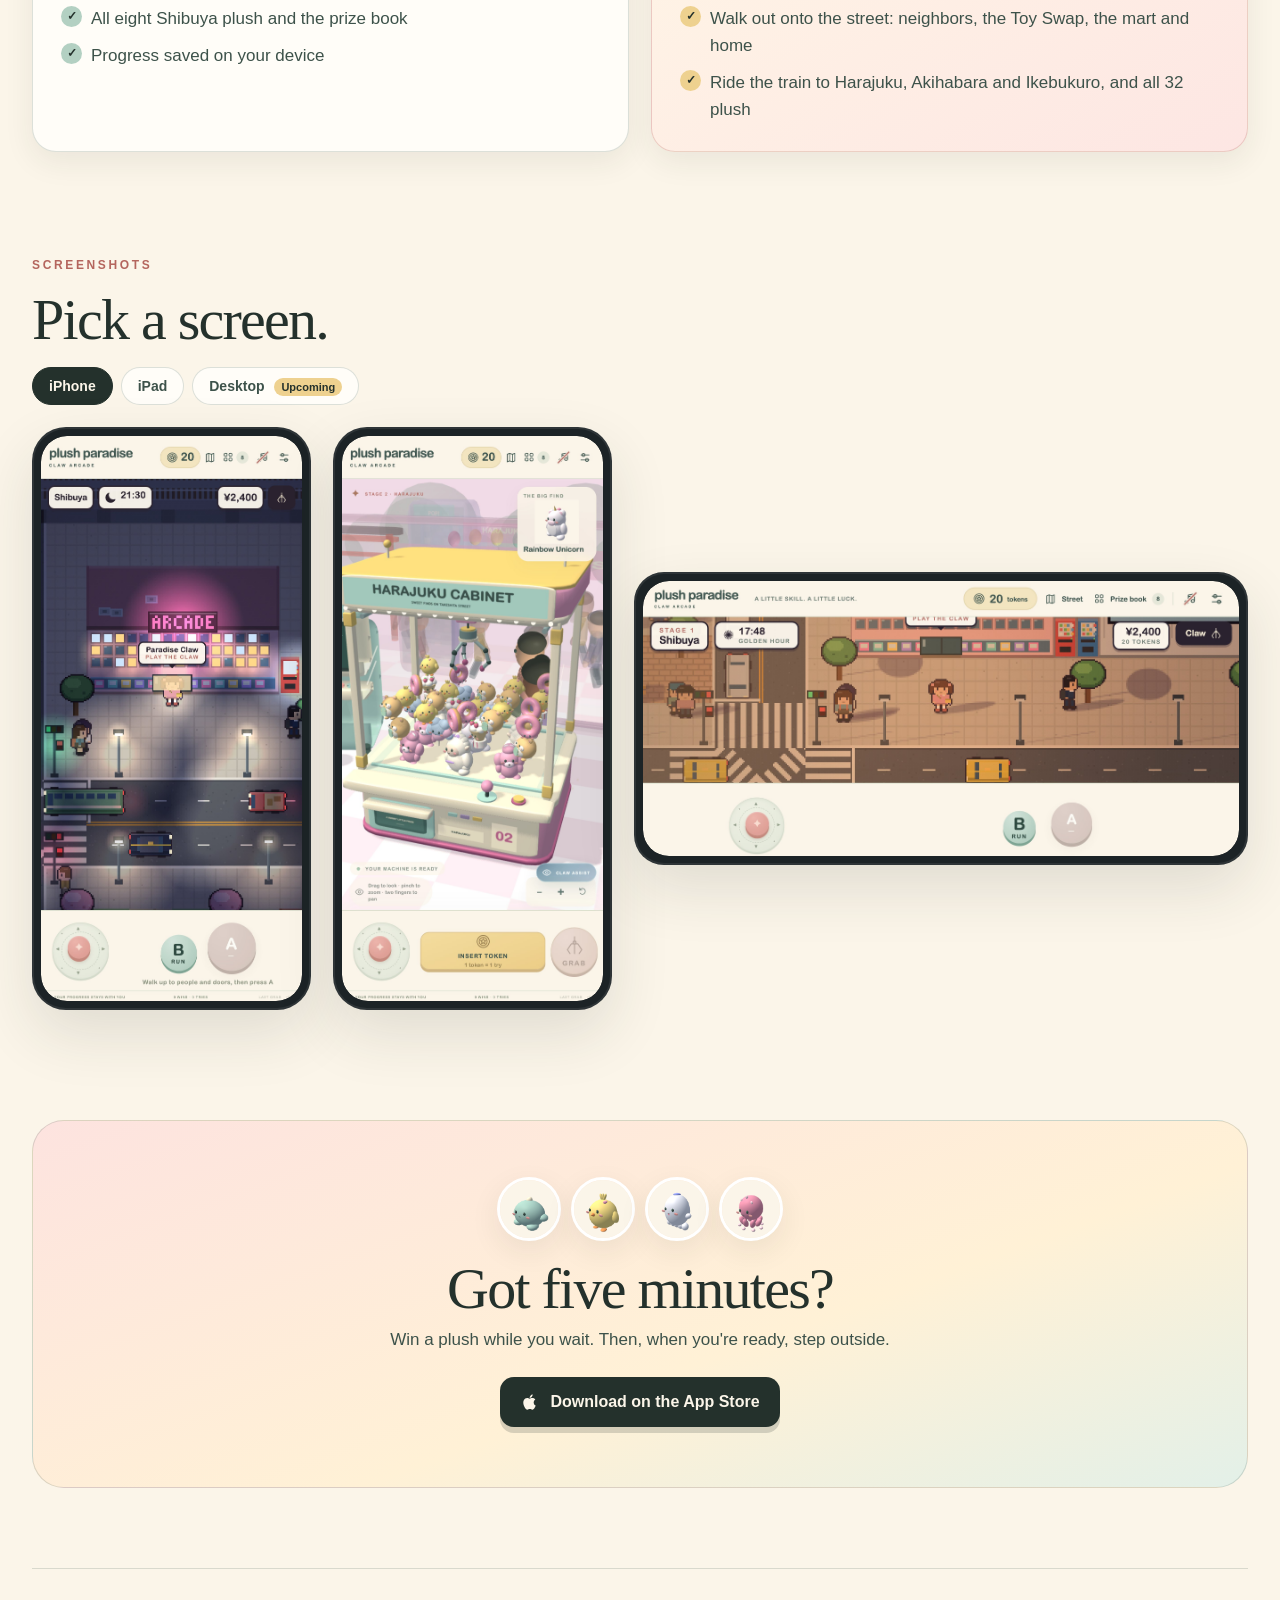
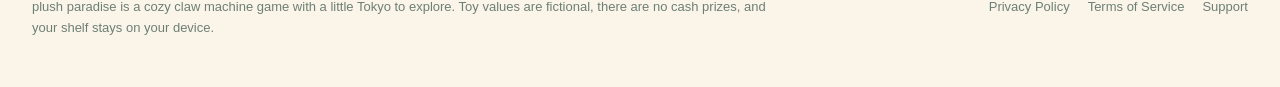
==== commit 0e4c742e: "update to world of tokyo map" ====
--- a/index.html
+++ b/index.html
@@ -4,19 +4,20 @@
 <meta charset="utf-8">
 <meta name="viewport" content="width=device-width, initial-scale=1">
 <meta name="theme-color" content="#fbf5e9">
-<meta name="description" content="plush paradise is a quick claw machine mini game for the in-between moments. Every round fits in five minutes or less, with no stress and no homework.">
-<title>plush paradise — A five-minute claw machine game</title>
+<meta name="description" content="plush paradise is a cozy claw machine game that opens onto Tokyo. Win plush in five-minute rounds, then walk out into a pixel-art Shibuya that follows your clock, and ride the train to Harajuku, Akihabara and Ikebukuro.">
+<title>plush paradise — A claw machine that opens onto Tokyo</title>
 <link rel="icon" href="data:image/svg+xml,%3Csvg xmlns='http://www.w3.org/2000/svg' viewBox='0 0 64 64'%3E%3Crect width='64' height='64' rx='16' fill='%23fbf5e9'/%3E%3Cpath d='M32 12v16M22 22h20M24 28l-8 16 6 8M40 28l8 16-6 8M32 28v20' stroke='%23405851' stroke-width='3' fill='none' stroke-linecap='round'/%3E%3C/svg%3E">
 <link rel="stylesheet" href="styles.css">
 </head>
 <body>
-<a class="skip" href="#machine">Skip to the machine</a>
+<a class="skip" href="#play">Skip to how it plays</a>
 <header class="nav">
   <a class="brand" href="#top" aria-label="plush paradise home"><svg viewBox="0 0 48 48" fill="none" aria-hidden="true"><path d="M24 8v12M16 16h16M18 22l-6 12 5 6M30 22l6 12-5 6M24 22v16" stroke="currentColor" stroke-width="2.2" stroke-linecap="round"/></svg>plush paradise</a>
   <nav class="nav-links" aria-label="Page">
-    <a href="#moments-of-day">When to play</a>
-    <a href="#prizes">Prizes</a>
-    <a href="#moments">Gameplay</a>
+    <a href="#play">Play</a>
+    <a href="#city">The city</a>
+    <a href="#stages">Stages</a>
+    <a href="#collect">Collect</a>
     <a href="#screens">Screenshots</a>
     <a href="support.html">Support</a>
   </nav>
@@ -24,118 +25,210 @@
 
 <main id="top">
   <section class="hero">
-    <div class="hero-bg" aria-hidden="true"><img src="media/hero.jpg" alt=""></div>
-    <div class="hero-inner">
-      <p class="kicker">A five-minute mini game &middot; iPhone &amp; iPad</p>
-      <h1>plush paradise</h1>
+    <div class="hero-copy">
+      <p class="kicker">A cozy claw game &middot; iPhone &amp; iPad</p>
+      <h1>A claw machine<br>that opens onto <span class="hl">Tokyo.</span></h1>
       <p class="tag">A little skill. A little luck.</p>
-      <p class="lede">A quick, cozy game for the waiting bits of your day: the bus stop, the train platform, a study break. Drop a token, line up the claw, and see what you win. Every round is done in five minutes or less, and there is nothing to think hard about.</p>
+      <p class="lede">Drop a token, line up the claw and win a little plush friend in five minutes or less. Find one of every Shibuya toy and she walks out of the arcade into a pixel-art street that follows your clock: neon at night, fog in the morning, golden light at sunset.</p>
       <div class="hero-actions">
-        <button class="store" type="button">Download on the App Store</button>
-        <a class="btn ghost" href="#screens">See it in action</a>
+        <button class="store" type="button"><svg viewBox="0 0 24 24" aria-hidden="true"><path fill="currentColor" d="M16.4 12.6c0-2.3 1.9-3.4 2-3.5-1.1-1.6-2.8-1.8-3.4-1.8-1.4-.2-2.8.8-3.5.8-.7 0-1.9-.8-3-.8-1.6 0-3 .9-3.8 2.3-1.6 2.8-.4 7 1.2 9.3.8 1.1 1.7 2.4 2.9 2.3 1.2 0 1.6-.7 3-.7s1.8.7 3 .7c1.3 0 2.1-1.1 2.8-2.3.9-1.3 1.3-2.6 1.3-2.6s-2.5-1-2.5-3.7zM14.2 5.8c.6-.8 1.1-1.8 1-2.8-.9 0-2 .6-2.6 1.4-.6.7-1.1 1.7-1 2.7 1 .1 2-.5 2.6-1.3z"/></svg>Download on the App Store</button>
+        <a class="btn ghost" href="#city">Explore the city</a>
       </div>
       <ul class="badges" aria-label="Highlights">
-        <li>5 minutes or less</li><li>One-thumb play</li><li>Easy to pick up, easy to put down</li>
+        <li>5-minute rounds</li><li>4 Tokyo stages</li><li>32 plush to collect</li><li>9 languages</li>
       </ul>
     </div>
-  </section>
-
-  <ul class="facts" aria-label="Why it fits your day">
+    <div class="hero-art" aria-hidden="true">
+      <div class="device phone tilt-l"><img src="media/iphone-portrait-street.jpg" width="1170" height="2532" alt=""></div>
+      <div class="device phone tilt-r back"><img src="media/iphone-portrait-machine.jpg" width="1170" height="2532" alt=""></div>
+      <img class="float f1" src="media/toys/dragon.png" width="180" height="180" alt="">
+      <img class="float f2" src="media/toys/unicorn.png" width="180" height="180" alt="">
+      <img class="float f3" src="media/toys/kaiju.png" width="180" height="180" alt="">
+      <img class="float f4" src="media/toys/penguin.png" width="180" height="180" alt="">
+      <span class="spark s1">✦</span><span class="spark s2">♡</span><span class="spark s3">✦</span>
+    </div>
+  </section>
+
+  <ul class="facts" aria-label="At a glance">
     <li><strong>5 min</strong><span>or less for a whole round</span></li>
-    <li><strong>0</strong><span>rules to memorize. Aim, twist, grab</span></li>
-    <li><strong>1</strong><span>token, one drop. No long sessions</span></li>
-    <li><strong>8</strong><span>little toys to collect over time</span></li>
-    <li><strong>20</strong><span>free tokens when a machine is fresh</span></li>
+    <li><strong>4</strong><span>stages across Tokyo, each with its own machine</span></li>
+    <li><strong>32</strong><span>plush friends to collect</span></li>
+    <li><strong>24 h</strong><span>street lighting that follows your device clock</span></li>
+    <li><strong>9</strong><span>languages, picked up from your device</span></li>
   </ul>
 
-  <section class="section" id="moments-of-day">
-    <p class="kicker">Made for the in-between</p>
-    <h2>Five minutes. Zero stress.</h2>
-    <p class="intro">plush paradise is built for the gaps in your day. Pick it up, play a quick round, and put it away whenever your ride shows up. It never asks you to catch up, keep a streak, or remember where you left off.</p>
-    <div class="orders when">
-      <article><em>WAITING</em><h3>At the stop</h3><p>The bus is eight minutes out. That is plenty for a round or two.</p></article>
-      <article><em>COMMUTE</em><h3>On the train</h3><p>Play with one thumb. The joystick and Grab sit right where your hand rests.</p></article>
-      <article><em>STUDY BREAK</em><h3>Between chapters</h3><p>Rest your brain, not your focus. A few drops, then back to the books.</p></article>
-      <article><em>ANYTIME</em><h3>Just a minute</h3><p>Nothing to unlock or grind. Open it, play, close it.</p></article>
-    </div>
-  </section>
-
-  <section class="section" id="machine">
+  <section class="section" id="play">
+    <p class="kicker">How it plays</p>
+    <h2>Four easy moves. One drop.</h2>
+    <p class="intro">The claw game is built for the in-between bits of your day: the bus stop, the train platform, a study break. Play with one thumb, put it away whenever your ride shows up. Your progress saves itself.</p>
+    <div class="steps">
+      <article><i aria-hidden="true">01</i><h3>Insert</h3><p>One token buys one try. Free play starts with 20 tokens.</p></article>
+      <article><i aria-hidden="true">02</i><h3>Aim</h3><p>Steer in eight directions. Orbit and zoom the camera to judge the depth.</p></article>
+      <article><i aria-hidden="true">03</i><h3>Twist</h3><p>Rotate the claw in 15&deg; steps. Claw Assist shows your grip odds.</p></article>
+      <article><i aria-hidden="true">04</i><h3>Grab</h3><p>The claw drops, closes, lifts and comes home on its own.</p></article>
+    </div>
     <div class="split">
-      <div class="copy">
-        <p class="kicker">Pick up and play</p>
-        <h2>Light on the brain. Big on the cute.</h2>
-        <p class="intro">A cheerful little arcade with a pile of plush toys and one claw. You decide where to drop and how to twist. The game handles the rest, so you can play while half paying attention to the departure board.</p>
-        <a class="btn ghost" href="#screens">Browse screenshots</a>
-      </div>
       <figure>
-        <button class="shot frame" type="button" data-shot="media/token.jpg" data-caption="A token is in. Nineteen remain. Grab is unlocked and the Stardust Dragon waits on the cabinet card.">
-          <img src="media/token.jpg" width="1440" height="900" alt="The plush paradise claw machine with a token inserted and Grab ready.">
+        <button class="shot frame" type="button" data-shot="media/machine-shibuya.jpg" data-caption="The Paradise Claw in Shibuya. Light toys sit on top; the Stardust Dragon waits at the bottom.">
+          <img src="media/machine-shibuya.jpg" width="1440" height="900" alt="The Paradise Claw machine in Shibuya, full of plush toys." loading="lazy">
         </button>
       </figure>
-    </div>
-  </section>
-
-  <section class="section">
-    <p class="kicker">How it plays</p>
-    <h2>Four easy moves. One drop.</h2>
-    <div class="orders">
-      <article><em>01</em><h3>Insert</h3><p>One token buys one try. Start with 20, or pick 10, 40, or 60.</p></article>
-      <article><em>02</em><h3>Aim</h3><p>Steer in eight directions. Switch views and zoom to judge the depth.</p></article>
-      <article><em>03</em><h3>Twist</h3><p>Rotate the claw in 15&deg; steps. Claw Assist shows your grip odds.</p></article>
-      <article><em>04</em><h3>Grab</h3><p>The claw drops, closes, lifts, and heads home on its own.</p></article>
-    </div>
-  </section>
-
-  <section class="section" id="moments">
-    <p class="kicker">In motion</p>
-    <h2>Every drop is a small story.</h2>
+      <div class="copy">
+        <p class="kicker">Clear a path</p>
+        <h3 class="h3big">Light toys on top. Treasures underneath.</h3>
+        <p>Every machine starts with 41 toys in three layers. Cheap, light plush cover the heavy, valuable ones, so each win opens the way a little further. Misses nudge the pile. The luck is rolled once when you press Grab, so reloading never changes the result.</p>
+      </div>
+    </div>
+  </section>
+
+  <section class="section walkout">
+    <p class="kicker">One of every friend</p>
+    <h2>Then she walks out the door.</h2>
+    <p class="intro">Collect one of each Shibuya plush and the whole collection tucks into her bag. The automatic doors slide open, light floods in, and she steps out onto the street. The camera takes a little tour of the neighborhood, and from then on the city is yours.</p>
+    <div class="duo">
+      <figure><button class="shot frame" type="button" data-shot="media/walkout.jpg" data-caption="Inside the arcade, the full collection circles her and drops into her bag."><img src="media/walkout.jpg" width="1440" height="900" alt="Pixel-art arcade interior with the girl and her plush toys circling her." loading="lazy"></button><figcaption><b>1</b> The bag is full</figcaption></figure>
+      <figure><button class="shot frame" type="button" data-shot="media/walkout-street.jpg" data-caption="The doors open and Shibuya is revealed."><img src="media/walkout-street.jpg" width="1440" height="900" alt="The Shibuya street revealed for the first time." loading="lazy"></button><figcaption><b>2</b> Shibuya opens up</figcaption></figure>
+    </div>
+  </section>
+
+  <section class="section city" id="city">
+    <div class="city-head">
+      <div>
+        <p class="kicker">A street that keeps your time</p>
+        <h2>Morning fog. Neon nights.</h2>
+        <p class="intro">The street map is drawn in hand-made pixel art and lit by the clock on your device. Street lights, lit windows and shop neon come on after dark. Mornings roll in with fog, noon casts hard little shadows, and sunset paints everyone gold.</p>
+      </div>
+      <div class="tod" role="group" aria-label="Time of day">
+        <button type="button" data-tod="morning">☁ Morning</button>
+        <button type="button" data-tod="day">☀ Day</button>
+        <button type="button" data-tod="sunset">✺ Sunset</button>
+        <button type="button" data-tod="night">☾ Night</button>
+      </div>
+    </div>
+    <figure class="tod-stage">
+      <img id="tod-img" src="media/street-sunset.jpg" width="1440" height="900" alt="The Shibuya street map at golden hour." loading="lazy">
+      <figcaption id="tod-cap">Golden hour. Long shadows stretch across the scramble crossing.</figcaption>
+    </figure>
+    <p class="note">Right now it's <b id="tod-now">…</b> where you are, so that's the look the game would show you.</p>
+  </section>
+
+  <section class="section" id="street">
+    <p class="kicker">Life on the street</p>
+    <h2>Talk, trade, ride and rest.</h2>
+    <p class="intro">Walk with the same joystick. Press A to talk to people, step into shops, or go home. Traffic stops for you, and the scramble crossing chirps when everyone can cross.</p>
     <div class="bento">
-      <figure class="b-big">
-        <button class="shot frame" type="button" data-shot="media/grab-drop.jpg" data-caption="The claw lowers over the pile. Nobody can nudge it now.">
-          <img src="media/grab-drop.jpg" width="1440" height="900" alt="The claw lowering into the pile of plush toys.">
-        </button>
-        <figcaption>The drop</figcaption>
-      </figure>
-      <figure>
-        <button class="shot frame" type="button" data-shot="media/claw-assist.jpg" data-caption="Claw Assist reads the toy under the claw: weight, value, and a grip estimate.">
-          <img src="media/claw-assist.jpg" width="1440" height="900" alt="Claw Assist showing 77 percent grip on a Buttercup Duck.">
-        </button>
-        <figcaption>Claw Assist</figcaption>
-      </figure>
-      <figure>
-        <button class="shot frame" type="button" data-shot="media/view-left.jpg" data-caption="Orbit to the left side to check how the toys are stacked.">
-          <img src="media/view-left.jpg" width="1440" height="900" alt="Left side view of the claw machine.">
-        </button>
-        <figcaption>Side view</figcaption>
-      </figure>
-      <figure>
-        <button class="shot frame" type="button" data-shot="media/view-right.jpg" data-caption="The right-hand camera shows the other half of the pile.">
-          <img src="media/view-right.jpg" width="1440" height="900" alt="Right side view of the claw machine.">
-        </button>
-        <figcaption>Other side</figcaption>
-      </figure>
-      <figure>
-        <button class="shot frame" type="button" data-shot="media/grab-lift.jpg" data-caption="Lifting. The position is locked and the claw does the rest.">
-          <img src="media/grab-lift.jpg" width="1440" height="900" alt="The claw lifting out of the pile.">
-        </button>
-        <figcaption>The lift</figcaption>
-      </figure>
-    </div>
-  </section>
-
-  <section class="section" id="prizes">
+      <figure class="b-big"><button class="shot frame" type="button" data-shot="media/talk.jpg" data-caption="Neighbors share tips that follow your progress, the time of day and the stage you're on."><img src="media/talk.jpg" width="1440" height="900" alt="The girl talking with a tourist on the Shibuya street at night." loading="lazy"></button><figcaption><b>Neighbors with tips</b>An officer, a claw veteran, a busker, a grandmother and more. Their advice changes with your progress and the hour.</figcaption></figure>
+      <figure><button class="shot frame" type="button" data-shot="media/toyswap.jpg" data-caption="The Toy Swap buys duplicates. The first of each friend always stays with you."><img src="media/toyswap.jpg" width="1440" height="900" alt="The Toy Swap shop panel listing extra plush for sale." loading="lazy"></button><figcaption><b>Toy Swap</b>Sell extra plush for yen. The first of each friend is never for sale.</figcaption></figure>
+      <figure><button class="shot frame" type="button" data-shot="media/train.jpg" data-caption="A ticket reveals the next stage. The train pulls in, she hops on, and the next city appears."><img src="media/train.jpg" width="1440" height="900" alt="The girl on a station platform as a commuter train arrives at golden hour." loading="lazy"></button><figcaption><b>Ride the train</b>Buy a ticket with your yen to reveal the next stage. Rides back are free.</figcaption></figure>
+      <figure><button class="shot frame" type="button" data-shot="media/nap-corner.jpg" data-caption="Bedtime: she tucks every plush she owns into the toy corner."><img src="media/nap-corner.jpg" width="1440" height="900" alt="The girl placing plush toys into a corner of her bedroom." loading="lazy"></button><figcaption><b>Home sweet home</b>Every plush goes to the toy corner before bed.</figcaption></figure>
+      <figure><button class="shot frame" type="button" data-shot="media/nap-sleep.jpg" data-caption="Lights off. She falls asleep hugging her rarest plush, and wakes up with a full pocket of tokens."><img src="media/nap-sleep.jpg" width="1440" height="900" alt="The girl asleep in bed hugging a plush toy in moonlight." loading="lazy"></button><figcaption><b>A good night's nap</b>She sleeps hugging her favorite, and wakes with tokens refilled.</figcaption></figure>
+    </div>
+  </section>
+
+  <section class="section" id="stages">
+    <p class="kicker">Four stops on the line</p>
+    <h2>Every stage, a new machine.</h2>
+    <p class="intro">Each neighborhood has its own cabinet, its own eight plush and its own view out the back of the arcade. Later toys are worth more at the Toy Swap, which keeps the next fare within reach.</p>
+    <div class="stage-grid">
+      <article class="stage s-shibuya">
+        <button class="shot" type="button" data-shot="media/machine-shibuya.jpg" data-caption="Stage 1 · Shibuya · The Paradise Claw."><img src="media/machine-shibuya.jpg" width="1440" height="900" alt="The Paradise Claw in Shibuya." loading="lazy"></button>
+        <div class="stage-body">
+          <p class="stage-no">Stage 1 <span>渋谷</span></p>
+          <h3>Shibuya</h3>
+          <p>The Paradise Claw by the scramble crossing. The classic friends, from the Mochi Puff to the legendary Stardust Dragon.</p>
+          <div class="toys"><img src="media/toys/dragon.png" alt="Stardust Dragon" width="180" height="180" loading="lazy"><img src="media/toys/bear.png" alt="Crowned Honey Bear" width="180" height="180" loading="lazy"><img src="media/toys/bunny.png" alt="Moonbeam Bunny" width="180" height="180" loading="lazy"><img src="media/toys/axolotl.png" alt="Peachy Axolotl" width="180" height="180" loading="lazy"><img src="media/toys/dino.png" alt="Pistachio Dino" width="180" height="180" loading="lazy"><img src="media/toys/cat.png" alt="Strawberry Cat" width="180" height="180" loading="lazy"><img src="media/toys/duck.png" alt="Buttercup Duck" width="180" height="180" loading="lazy"><img src="media/toys/mochi.png" alt="Mochi Puff" width="180" height="180" loading="lazy"></div>
+          <p class="fare">Where it all starts</p>
+        </div>
+      </article>
+      <article class="stage s-harajuku">
+        <button class="shot" type="button" data-shot="media/machine-harajuku.jpg" data-caption="Stage 2 · Harajuku · The Harajuku Cabinet, under the Takeshita Street gate."><img src="media/machine-harajuku.jpg" width="1440" height="900" alt="The pink Harajuku Cabinet." loading="lazy"></button>
+        <div class="stage-body">
+          <p class="stage-no">Stage 2 <span>原宿</span></p>
+          <h3>Harajuku</h3>
+          <p>A pastel cabinet below the Takeshita Street gate, with the Meiji forest beyond. Sweets and street fashion, crowned by the Rainbow Unicorn.</p>
+          <div class="toys"><img src="media/toys/unicorn.png" alt="Rainbow Unicorn" width="180" height="180" loading="lazy"><img src="media/toys/lamb.png" alt="Lolita Lamb" width="180" height="180" loading="lazy"><img src="media/toys/poodle.png" alt="Bubblegum Poodle" width="180" height="180" loading="lazy"><img src="media/toys/crepe.png" alt="Strawberry Crepe" width="180" height="180" loading="lazy"><img src="media/toys/cloud.png" alt="Cotton Candy Cloud" width="180" height="180" loading="lazy"><img src="media/toys/hamster.png" alt="Macaron Hamster" width="180" height="180" loading="lazy"><img src="media/toys/donut.png" alt="Sprinkle Donut" width="180" height="180" loading="lazy"><img src="media/toys/chick.png" alt="Pom-Pom Chick" width="180" height="180" loading="lazy"></div>
+          <p class="fare">Ticket ¥1,000</p>
+        </div>
+      </article>
+      <article class="stage s-akihabara">
+        <button class="shot" type="button" data-shot="media/machine-akihabara.jpg" data-caption="Stage 3 · Akihabara · The Radio Cabinet in Electric Town."><img src="media/machine-akihabara.jpg" width="1440" height="900" alt="The navy and cyan Radio Cabinet in Akihabara." loading="lazy"></button>
+        <div class="stage-body">
+          <p class="stage-no">Stage 3 <span>秋葉原</span></p>
+          <h3>Akihabara</h3>
+          <p>The Radio Cabinet glows under Electric Town's signs and the rail bridge. Robots, games and gadgets, led by the heavy Mecha Kaiju.</p>
+          <div class="toys"><img src="media/toys/kaiju.png" alt="Mecha Kaiju" width="180" height="180" loading="lazy"><img src="media/toys/robopup.png" alt="Robo Pup" width="180" height="180" loading="lazy"><img src="media/toys/panda.png" alt="Ninja Panda" width="180" height="180" loading="lazy"><img src="media/toys/slime.png" alt="Pixel Slime" width="180" height="180" loading="lazy"><img src="media/toys/gamepad.png" alt="Game Pad Pal" width="180" height="180" loading="lazy"><img src="media/toys/battery.png" alt="Battery Buddy" width="180" height="180" loading="lazy"><img src="media/toys/capsule.png" alt="Gacha Capsule" width="180" height="180" loading="lazy"><img src="media/toys/ghost.png" alt="Floppy Ghost" width="180" height="180" loading="lazy"></div>
+          <p class="fare">Ticket ¥3,000</p>
+        </div>
+      </article>
+      <article class="stage s-ikebukuro">
+        <button class="shot" type="button" data-shot="media/machine-ikebukuro.jpg" data-caption="Stage 4 · Ikebukuro · The Sunshine Cabinet, under Sunshine 60."><img src="media/machine-ikebukuro.jpg" width="1440" height="900" alt="The ocean-blue Sunshine Cabinet in Ikebukuro." loading="lazy"></button>
+        <div class="stage-body">
+          <p class="stage-no">Stage 4 <span>池袋</span></p>
+          <h3>Ikebukuro</h3>
+          <p>The Sunshine Cabinet sits under the tower, with a rooftop aquarium and the good-luck owl nearby. Sea friends, topped by the flying Sky Penguin.</p>
+          <div class="toys"><img src="media/toys/penguin.png" alt="Sky Penguin" width="180" height="180" loading="lazy"><img src="media/toys/owl.png" alt="Ikefukuro Owl" width="180" height="180" loading="lazy"><img src="media/toys/otter.png" alt="Shell Otter" width="180" height="180" loading="lazy"><img src="media/toys/jelly.png" alt="Moon Jellyfish" width="180" height="180" loading="lazy"><img src="media/toys/seal.png" alt="Spotted Seal" width="180" height="180" loading="lazy"><img src="media/toys/fish.png" alt="Clownfish" width="180" height="180" loading="lazy"><img src="media/toys/starfish.png" alt="Sunny Starfish" width="180" height="180" loading="lazy"><img src="media/toys/octopus.png" alt="Little Octopus" width="180" height="180" loading="lazy"></div>
+          <p class="fare">Ticket ¥7,500</p>
+        </div>
+      </article>
+    </div>
+  </section>
+
+  <section class="section" id="collect">
     <div class="split flip">
       <div class="copy">
         <p class="kicker">Something to come back to</p>
-        <h2>Collect them a few minutes at a time.</h2>
-        <p class="intro">Eight toys, from the common Mochi Puff to the legendary 820 gram Stardust Dragon worth $250 as a toy. Light ones sit on top, so clearing a path is the whole game. Toy values are fictional, and your shelf stays on your device.</p>
+        <h2>32 friends. A few minutes at a time.</h2>
+        <p class="intro">The prize book shows each machine's eight toys, rarest first, with their weight and the layer they start in. Keep the first of every friend on your shelf, trade the extras for train fare, and fill the book one short break at a time.</p>
+        <ul class="ticks">
+          <li>Saves itself, even if the app is closed mid-grab</li>
+          <li>A grab in the air resumes with the same result</li>
+          <li>Toy values are fictional. There are no cash prizes</li>
+        </ul>
       </div>
       <figure>
-        <button class="shot frame" type="button" data-shot="media/prizes.jpg" data-caption="The prize book. Eight toys, none collected yet.">
-          <img src="media/prizes.jpg" width="1440" height="900" alt="Prize book showing eight plush toys.">
+        <button class="shot frame" type="button" data-shot="media/book-harajuku.jpg" data-caption="The prize book for Harajuku's eight toys.">
+          <img src="media/book-harajuku.jpg" width="1440" height="900" alt="The prize book listing Harajuku's eight plush toys." loading="lazy">
         </button>
       </figure>
+    </div>
+  </section>
+
+  <section class="section langs">
+    <div class="split">
+      <figure class="lang-phone"><div class="device phone"><img src="media/iphone-japanese.jpg" width="1170" height="2532" alt="The street map in Japanese, with Grandma Ume giving a tip." loading="lazy"></div></figure>
+      <div class="copy">
+        <p class="kicker">Your language</p>
+        <h2>Nine languages, every line.</h2>
+        <p class="intro">Every button, toy, tip and conversation is translated. The game follows your device language, and you can switch any time in Settings.</p>
+        <ul class="lang-list">
+          <li lang="en">English</li><li lang="ja">日本語</li><li lang="zh-Hant">繁體中文</li><li lang="zh-Hans">简体中文</li><li lang="ko">한국어</li><li lang="vi">Tiếng Việt</li><li lang="ru">Русский</li><li lang="es">Español</li><li lang="it">Italiano</li>
+        </ul>
+      </div>
+    </div>
+  </section>
+
+  <section class="section" id="plans">
+    <p class="kicker">Free to play</p>
+    <h2>Play every day. Go further as a member.</h2>
+    <div class="plans">
+      <article class="plan">
+        <h3>Free play</h3>
+        <p class="plan-sub">The Paradise Claw in Shibuya</p>
+        <ul class="ticks">
+          <li>Up to 40 free tokens a day, back at midnight on your device</li>
+          <li>All eight Shibuya plush and the prize book</li>
+          <li>Progress saved on your device</li>
+        </ul>
+      </article>
+      <article class="plan member">
+        <h3>Membership</h3>
+        <p class="plan-sub">Optional in-app purchase</p>
+        <ul class="ticks">
+          <li>Restock any number of tokens, any time</li>
+          <li>Walk out onto the street: neighbors, the Toy Swap, the mart and home</li>
+          <li>Ride the train to Harajuku, Akihabara and Ikebukuro, and all 32 plush</li>
+        </ul>
+      </article>
     </div>
   </section>
 
@@ -147,63 +240,44 @@
       <button role="tab" id="tab-ipad" aria-controls="panel-ipad" aria-selected="false" tabindex="-1" type="button">iPad</button>
       <button role="tab" id="tab-desktop" aria-controls="panel-desktop" aria-selected="false" tabindex="-1" type="button">Desktop <span class="pill">Upcoming</span></button>
     </div>
-
     <div class="panel" role="tabpanel" id="panel-iphone" aria-labelledby="tab-iphone">
-      <p class="meta">Portrait is 1170&times;2532. Landscape is 2532&times;1170. Touch hints replace the keyboard hints.</p>
       <div class="phone-stage">
-        <figure class="bezel phone-port">
-          <button class="shot" type="button" data-shot="media/iphone-portrait-machine.jpg" data-caption="iPhone portrait, 1170×2532.">
-            <img src="media/iphone-portrait-machine.jpg" width="1170" height="2532" alt="iPhone portrait view of the plush paradise claw machine." loading="lazy">
-          </button>
-        </figure>
-        <figure class="bezel phone-land">
-          <button class="shot" type="button" data-shot="media/iphone-landscape-machine.jpg" data-caption="iPhone landscape, 2532×1170.">
-            <img src="media/iphone-landscape-machine.jpg" width="2532" height="1170" alt="iPhone landscape view of the plush paradise claw machine." loading="lazy">
-          </button>
-        </figure>
-      </div>
-    </div>
-
+        <figure class="device phone"><button class="shot" type="button" data-shot="media/iphone-portrait-street.jpg" data-caption="iPhone portrait: the street at night."><img src="media/iphone-portrait-street.jpg" width="1170" height="2532" alt="iPhone portrait: the Shibuya street at night." loading="lazy"></button></figure>
+        <figure class="device phone"><button class="shot" type="button" data-shot="media/iphone-portrait-machine.jpg" data-caption="iPhone portrait: the Harajuku Cabinet."><img src="media/iphone-portrait-machine.jpg" width="1170" height="2532" alt="iPhone portrait: the Harajuku Cabinet." loading="lazy"></button></figure>
+        <figure class="device phone-land"><button class="shot" type="button" data-shot="media/iphone-landscape-street.jpg" data-caption="iPhone landscape: the street at golden hour."><img src="media/iphone-landscape-street.jpg" width="2532" height="1170" alt="iPhone landscape: the street at golden hour." loading="lazy"></button></figure>
+      </div>
+    </div>
     <div class="panel" role="tabpanel" id="panel-ipad" aria-labelledby="tab-ipad" hidden>
-      <p class="meta">Landscape is 2048&times;1536. Portrait is 1536&times;2048. The joystick and Grab stay on screen with the toys.</p>
       <div class="ipad-stage">
-        <figure class="bezel ipad-land">
-          <button class="shot" type="button" data-shot="media/ipad-landscape-machine.jpg" data-caption="iPad landscape, 2048×1536.">
-            <img src="media/ipad-landscape-machine.jpg" width="2048" height="1536" alt="iPad landscape view of the plush paradise claw machine." loading="lazy">
-          </button>
-        </figure>
-        <figure class="bezel ipad-port">
-          <button class="shot" type="button" data-shot="media/ipad-portrait-machine.jpg" data-caption="iPad portrait, 1536×2048.">
-            <img src="media/ipad-portrait-machine.jpg" width="1536" height="2048" alt="iPad portrait view of the plush paradise claw machine." loading="lazy">
-          </button>
-        </figure>
-      </div>
-    </div>
-
+        <figure class="device ipad-land"><button class="shot" type="button" data-shot="media/ipad-landscape-street.jpg" data-caption="iPad landscape: a foggy morning in Shibuya."><img src="media/ipad-landscape-street.jpg" width="2048" height="1536" alt="iPad landscape: Shibuya on a foggy morning." loading="lazy"></button></figure>
+        <figure class="device ipad-port"><button class="shot" type="button" data-shot="media/ipad-portrait-machine.jpg" data-caption="iPad portrait: the Radio Cabinet in Akihabara."><img src="media/ipad-portrait-machine.jpg" width="1536" height="2048" alt="iPad portrait: the Radio Cabinet in Akihabara." loading="lazy"></button></figure>
+      </div>
+    </div>
     <div class="panel" role="tabpanel" id="panel-desktop" aria-labelledby="tab-desktop" hidden>
-      <p class="meta"><strong>Upcoming.</strong> The desktop version is still being tested and is not released yet. These frames are from the current build.</p>
+      <p class="meta"><strong>Upcoming.</strong> The desktop version is still being tested. These frames are from the current build.</p>
       <div class="gallery">
-        <figure><button class="shot frame" type="button" data-shot="media/machine.jpg" data-caption="Desktop, 1440×900. Twenty tokens, Grab locked."><img src="media/machine.jpg" width="1440" height="900" alt="Desktop view of the machine ready for a token." loading="lazy"></button><figcaption class="caption">Ready</figcaption></figure>
-        <figure><button class="shot frame" type="button" data-shot="media/how.jpg" data-caption="Desktop, 1440×900. How to play."><img src="media/how.jpg" width="1440" height="900" alt="Desktop how to play card." loading="lazy"></button><figcaption class="caption">How to play</figcaption></figure>
-        <figure><button class="shot frame" type="button" data-shot="media/settings.jpg" data-caption="Desktop, 1440×900. Settings."><img src="media/settings.jpg" width="1440" height="900" alt="Desktop settings panel." loading="lazy"></button><figcaption class="caption">Settings</figcaption></figure>
+        <figure><button class="shot frame" type="button" data-shot="media/street-night.jpg" data-caption="Desktop: Shibuya at night."><img src="media/street-night.jpg" width="1440" height="900" alt="Desktop: the Shibuya street at night." loading="lazy"></button></figure>
+        <figure><button class="shot frame" type="button" data-shot="media/machine-ikebukuro.jpg" data-caption="Desktop: the Sunshine Cabinet."><img src="media/machine-ikebukuro.jpg" width="1440" height="900" alt="Desktop: the Sunshine Cabinet in Ikebukuro." loading="lazy"></button></figure>
+        <figure><button class="shot frame" type="button" data-shot="media/station.jpg" data-caption="Desktop: buying a ticket at Shibuya Station."><img src="media/station.jpg" width="1440" height="900" alt="Desktop: the Shibuya Station ticket panel." loading="lazy"></button></figure>
       </div>
     </div>
   </section>
 
   <section class="cta">
+    <div class="cta-toys" aria-hidden="true"><img src="media/toys/mochi.png" alt="" width="180" height="180" loading="lazy"><img src="media/toys/chick.png" alt="" width="180" height="180" loading="lazy"><img src="media/toys/ghost.png" alt="" width="180" height="180" loading="lazy"><img src="media/toys/octopus.png" alt="" width="180" height="180" loading="lazy"></div>
     <h2>Got five minutes?</h2>
-    <p>Play a round while you wait. Tokens are free and toy values are fictional.</p>
-    <button class="store" type="button">Download on the App Store</button>
+    <p>Win a plush while you wait. Then, when you're ready, step outside.</p>
+    <button class="store" type="button"><svg viewBox="0 0 24 24" aria-hidden="true"><path fill="currentColor" d="M16.4 12.6c0-2.3 1.9-3.4 2-3.5-1.1-1.6-2.8-1.8-3.4-1.8-1.4-.2-2.8.8-3.5.8-.7 0-1.9-.8-3-.8-1.6 0-3 .9-3.8 2.3-1.6 2.8-.4 7 1.2 9.3.8 1.1 1.7 2.4 2.9 2.3 1.2 0 1.6-.7 3-.7s1.8.7 3 .7c1.3 0 2.1-1.1 2.8-2.3.9-1.3 1.3-2.6 1.3-2.6s-2.5-1-2.5-3.7zM14.2 5.8c.6-.8 1.1-1.8 1-2.8-.9 0-2 .6-2.6 1.4-.6.7-1.1 1.7-1 2.7 1 .1 2-.5 2.6-1.3z"/></svg>Download on the App Store</button>
   </section>
 </main>
 
 <footer>
-  <p>plush paradise is a quick claw machine game for short breaks. Tokens are free, toy values are fictional, and the shelf stays on the device.</p>
+  <p>plush paradise is a cozy claw machine game with a little Tokyo to explore. Toy values are fictional, there are no cash prizes, and your shelf stays on your device.</p>
   <p class="legal-links"><a href="privacy.html">Privacy Policy</a> <a href="terms.html">Terms of Service</a> <a href="support.html">Support</a></p>
 </footer>
 
 <dialog id="viewer">
-  <form method="dialog"><button type="submit">Close</button></form>
+  <form method="dialog"><button type="submit" aria-label="Close">Close</button></form>
   <img alt="">
   <p></p>
 </dialog>
@@ -220,6 +294,9 @@
   cap.textContent = shot.dataset.caption || view.alt;
   viewer.showModal();
 });
+viewer.addEventListener('click', e => { if (e.target === viewer) viewer.close(); });
+
+// Screenshot tabs.
 const tabs = [...document.querySelectorAll('[role="tab"]')];
 function selectTab(tab) {
   tabs.forEach(t => {
@@ -238,6 +315,27 @@
     n.focus(); selectTab(n);
   });
 });
+
+// Time of day: the same four looks as the game, starting with the visitor's own clock.
+const TOD = {
+  morning: ['morning fog', 'Morning. Fog drifts over the crossing and the street wakes up slowly.'],
+  day: ['daytime', 'Midday. Bright sun and short, sharp shadows under every tree and lamp.'],
+  sunset: ['golden hour', 'Golden hour. Long shadows stretch across the scramble crossing.'],
+  night: ['night', 'Night. Street lights, lit windows, headlights and neon signs.']
+};
+const todImg = document.getElementById('tod-img'), todCap = document.getElementById('tod-cap');
+const todButtons = [...document.querySelectorAll('[data-tod]')];
+function showTod(id) {
+  todImg.src = `media/street-${id}.jpg`;
+  todImg.alt = `The Shibuya street map: ${TOD[id][0]}.`;
+  todCap.textContent = TOD[id][1];
+  todButtons.forEach(b => b.setAttribute('aria-pressed', b.dataset.tod === id));
+}
+todButtons.forEach(b => b.addEventListener('click', () => showTod(b.dataset.tod)));
+const h = new Date().getHours() + new Date().getMinutes() / 60;
+const now = h >= 19.5 || h < 5 ? 'night' : h < 9 ? 'morning' : h < 16.5 ? 'day' : 'sunset';
+document.getElementById('tod-now').textContent = TOD[now][0];
+showTod(now);
 </script>
 </body>
 </html>
--- a/styles.css
+++ b/styles.css
@@ -1,21 +1,31 @@
+/* plush paradise homepage. Cream paper, ink green and soft coral from the game, plus a color per Tokyo stage. */
 :root {
   --bg: #fbf5e9;
   --bg-raise: #fffdf8;
   --ink: #24312c;
   --body: #3d524a;
   --muted: #6d7f76;
-  --line: rgba(64, 88, 81, 0.2);
+  --line: rgba(64, 88, 81, 0.18);
   --accent: #405851;
   --accent-ink: #fbf5e9;
-  --amber: #8d4d55;
-  --glow: rgba(237, 180, 173, 0.5);
+  --coral: #e7a49e;
+  --coral-ink: #b4655d;
+  --mint: #b3d0c2;
+  --gold: #eed18f;
+  --night: #1d2238;
+  --glow: rgba(237, 180, 173, 0.45);
   --shadow: 0 24px 60px rgba(36, 49, 44, 0.12);
-  --nav: rgba(251, 245, 233, 0.92);
-  --frame: #fffdf8;
-  --panel: rgba(255, 253, 248, 0.82);
+  --shadow-soft: 0 10px 30px rgba(36, 49, 44, 0.08);
+  --nav: rgba(251, 245, 233, 0.9);
+  --panel: rgba(255, 253, 248, 0.86);
   --viewer: #fffdf8;
+  --shibuya: #e7a49e;
+  --harajuku: #f2a7c7;
+  --akihabara: #5f74b3;
+  --ikebukuro: #4d9ac4;
   --serif: "Iowan Old Style", "Palatino Linotype", Palatino, Georgia, serif;
-  --sans: "Avenir Next", Avenir, "Segoe UI", sans-serif;
+  --sans: "Avenir Next", Avenir, "Segoe UI", "Hiragino Sans", "Noto Sans CJK JP", sans-serif;
+  --wide: min(1280px, calc(100% - 64px));
 }
 
 * { box-sizing: border-box; }
@@ -23,8 +33,8 @@
 body {
   margin: 0;
   background:
-    radial-gradient(ellipse at 80% -10%, var(--glow), transparent 42%),
-    radial-gradient(ellipse at 0% 40%, var(--glow), transparent 36%),
+    radial-gradient(ellipse at 85% -5%, var(--glow), transparent 40%),
+    radial-gradient(ellipse at -5% 30%, rgba(179, 208, 194, 0.4), transparent 34%),
     var(--bg);
   color: var(--ink);
   font: 17px/1.6 var(--sans);
@@ -33,417 +43,173 @@
 img { max-width: 100%; height: auto; display: block; }
 a { color: inherit; }
 button, a { -webkit-tap-highlight-color: transparent; }
-:focus-visible { outline: 2px solid var(--accent); outline-offset: 3px; }
-
-.skip {
-  position: absolute;
-  left: 12px;
-  top: 12px;
-  transform: translateY(-160%);
-  background: var(--accent);
-  color: var(--accent-ink);
-  padding: 8px 12px;
-  z-index: 20;
-}
+:focus-visible { outline: 2px solid var(--accent); outline-offset: 3px; border-radius: 6px; }
+h1, h2, h3 { font-family: var(--serif); font-weight: 500; letter-spacing: -0.03em; }
+h2 { font-size: clamp(36px, 4.6vw, 58px); line-height: 1.02; margin: 0 0 18px; }
+h3 { font-size: 24px; line-height: 1.15; margin: 0 0 8px; }
+
+.skip { position: absolute; left: 12px; top: 12px; transform: translateY(-160%); background: var(--accent); color: var(--accent-ink); padding: 8px 12px; z-index: 30; border-radius: 8px; }
 .skip:focus { transform: none; }
 
-.nav {
-  position: sticky;
-  top: 0;
-  z-index: 10;
-  display: flex;
-  align-items: center;
-  gap: 28px;
-  padding: 18px 32px;
-  background: var(--nav);
-  backdrop-filter: blur(16px);
-  border-bottom: 1px solid transparent;
-}
+/* Navigation */
+.nav { position: sticky; top: 0; z-index: 20; display: flex; align-items: center; gap: 28px; padding: 16px 32px; background: var(--nav); backdrop-filter: blur(16px); -webkit-backdrop-filter: blur(16px); border-bottom: 1px solid var(--line); }
+.brand { display: flex; align-items: center; gap: 10px; text-decoration: none; font-size: 20px; font-weight: 600; letter-spacing: -0.04em; }
+.brand svg { width: 28px; height: 28px; color: var(--accent); }
 .nav-links { display: flex; gap: 22px; margin-left: auto; }
-.nav-links a {
-  color: var(--muted);
-  text-decoration: none;
-  font-size: 13px;
-  letter-spacing: 0.08em;
-  text-transform: uppercase;
-}
+.nav-links a { color: var(--muted); text-decoration: none; font-size: 13px; letter-spacing: 0.08em; text-transform: uppercase; }
 .nav-links a:hover { color: var(--ink); }
-.brand {
-  display: flex;
-  align-items: center;
-  gap: 10px;
-  text-decoration: none;
-  font-size: 20px;
-  letter-spacing: -0.04em;
-}
-.brand svg { width: 28px; height: 28px; color: var(--accent); }
-.brand span { color: var(--accent); }
-
-.hero {
-  display: grid;
-  grid-template-columns: minmax(280px, 0.85fr) 1.25fr;
-  gap: 48px;
-  align-items: end;
-  width: min(1440px, calc(100% - 64px));
-  margin: 0 auto;
-  padding: 72px 0 36px;
-}
-.kicker {
-  margin: 0 0 18px;
-  color: var(--accent);
-  font-size: 12px;
-  letter-spacing: 0.22em;
-  text-transform: uppercase;
-}
-h1, h2, h3 { font-family: var(--serif); font-weight: 500; letter-spacing: -0.03em; }
-h1 {
-  margin: 0;
-  font-size: clamp(52px, 6vw, 84px);
-  line-height: 0.96;
-}
-.lede {
-  max-width: 38rem;
-  color: var(--body);
-  font-size: 18px;
-  margin: 24px 0 0;
-}
+
+.kicker { margin: 0 0 14px; color: var(--coral-ink); font-size: 12px; font-weight: 600; letter-spacing: 0.22em; text-transform: uppercase; }
+.intro { max-width: 46rem; color: var(--body); margin: 0 0 32px; }
+
+/* Buttons */
+.btn, button.store { display: inline-flex; align-items: center; justify-content: center; gap: 10px; text-decoration: none; background: var(--ink); color: var(--accent-ink); font: 600 16px/1 var(--sans); padding: 15px 20px; border: 0; border-radius: 14px; cursor: pointer; box-shadow: 0 6px 0 rgba(36, 49, 44, 0.18); transition: transform .15s ease, box-shadow .15s ease; }
+button.store svg { width: 20px; height: 20px; }
+.btn:hover, button.store:hover { transform: translateY(-2px); box-shadow: 0 8px 0 rgba(36, 49, 44, 0.18); }
+.btn.ghost { background: transparent; color: var(--ink); border: 1.5px solid var(--line); box-shadow: none; }
+.btn.ghost:hover { background: var(--bg-raise); }
+
+/* Hero */
+.hero { position: relative; display: grid; grid-template-columns: 1fr 1fr; gap: 40px; align-items: center; width: var(--wide); margin: 0 auto; padding: 64px 0 40px; }
+.hero h1 { margin: 0; font-size: clamp(48px, 6vw, 86px); line-height: 0.98; }
+.hl { color: var(--coral-ink); background: linear-gradient(transparent 62%, rgba(238, 209, 143, 0.55) 62%); padding: 0 .06em; }
+.tag { margin: 18px 0 0; font: italic 22px/1.3 var(--serif); color: var(--accent); }
+.lede { max-width: 36rem; color: var(--body); font-size: 18px; margin: 18px 0 0; }
 .hero-actions { display: flex; flex-wrap: wrap; gap: 12px; margin-top: 28px; }
-.btn, button.store {
-  display: inline-flex;
-  align-items: center;
-  justify-content: center;
-  text-decoration: none;
-  background: var(--accent);
-  color: var(--accent-ink);
-  font: 600 16px/1 var(--sans);
-  padding: 14px 18px;
-  border-radius: 10px;
-  border: 1px solid var(--accent);
-  cursor: pointer;
-}
-.btn.ghost, button.store.ghost {
-  background: transparent;
-  color: var(--ink);
-  border-color: var(--line);
-}
-.btn:hover, button.store:hover { filter: brightness(1.08); }
-.fine {
-  margin: 16px 0 0;
-  color: var(--muted);
-  font-size: 13px;
-}
-
-.hero-shot { margin: 0; }
-.frame {
-  margin: 0;
-  padding: 0;
-  border: 1px solid var(--line);
-  border-radius: 18px;
-  overflow: hidden;
-  background: var(--frame);
-  box-shadow: var(--shadow);
-}
-.frame img, .shot img { width: 100%; }
-button.shot {
-  display: block;
-  width: 100%;
-  padding: 0;
-  border: 0;
-  background: none;
-  color: inherit;
-  cursor: zoom-in;
-  text-align: left;
-  font: inherit;
-}
-.caption {
-  margin: 10px 2px 0;
-  color: var(--muted);
-  font-size: 13px;
-  letter-spacing: 0.01em;
-}
-
-.facts {
-  width: min(1440px, calc(100% - 64px));
-  margin: 28px auto 0;
-  padding: 0;
-  list-style: none;
-  display: grid;
-  grid-template-columns: repeat(5, 1fr);
-  border-top: 1px solid var(--line);
-  border-bottom: 1px solid var(--line);
-}
-.facts li { padding: 22px 18px 22px 0; }
-.facts strong {
-  display: block;
-  font-family: var(--serif);
-  font-size: 34px;
-  font-weight: 500;
-  letter-spacing: -0.04em;
-  line-height: 1;
-}
-.facts span { display: block; margin-top: 8px; color: var(--muted); font-size: 13px; }
-
-.section {
-  width: min(1440px, calc(100% - 64px));
-  margin: 0 auto;
-  padding: 96px 0 0;
-  scroll-margin-top: 72px;
-}
-.section h2 {
-  margin: 8px 0 12px;
-  font-size: clamp(36px, 4vw, 56px);
-  line-height: 1.05;
-  max-width: 18ch;
-}
-.section .intro { max-width: 42rem; color: var(--body); margin: 0 0 28px; }
-
-.split {
-  display: grid;
-  grid-template-columns: 0.8fr 1.2fr;
-  gap: 36px;
-  align-items: start;
-}
-.split.flip { grid-template-columns: 1.2fr 0.8fr; }
-.split.flip .copy { order: 2; }
-
-.pair {
-  display: grid;
-  grid-template-columns: 1.2fr 0.8fr;
-  gap: 16px;
-}
-.stack { display: grid; gap: 16px; }
-
-.cinema {
-  width: min(1440px, calc(100% - 64px));
-  margin: 88px auto 0;
-  display: grid;
-  grid-template-columns: 1.4fr 1fr;
-  gap: 16px;
-}
-.cinema .tall { grid-row: span 2; }
-
-.orders {
-  display: grid;
-  grid-template-columns: repeat(3, 1fr);
-  gap: 12px;
-  margin-top: 8px;
-}
-.orders article {
-  border: 1px solid var(--line);
-  border-radius: 14px;
-  padding: 16px;
-  background: var(--panel);
-  min-height: 150px;
-}
-.orders em {
-  display: block;
-  font-style: normal;
-  color: var(--accent);
-  font-size: 12px;
-  letter-spacing: 0.16em;
-}
-.orders h3 { margin: 14px 0 8px; font-size: 22px; }
-.orders p { margin: 0; color: var(--muted); font-size: 14px; }
-
-.races {
-  display: grid;
-  grid-template-columns: repeat(3, 1fr);
-  gap: 12px;
-  margin-top: 16px;
-}
-.races article {
-  border: 1px solid var(--line);
-  border-radius: 14px;
-  padding: 18px 18px 16px;
-  background: var(--panel);
-  border-top: 3px solid var(--race, var(--accent));
-}
-.races h3 { margin: 0 0 4px; font-size: 26px; color: var(--race, var(--ink)); }
-.races .species { margin: 0 0 10px; color: var(--muted); font-size: 13px; letter-spacing: 0.08em; }
-.races p { margin: 0; color: var(--body); font-size: 14px; }
-
-.device-block { margin-top: 42px; }
-.device-block h3 { margin: 0; font-size: 34px; }
-.device-block .meta { margin: 8px 0 18px; color: var(--muted); font-size: 14px; max-width: 46rem; }
-.ipad-stage {
-  display: grid;
-  grid-template-columns: minmax(0, 1.45fr) minmax(200px, 0.55fr);
-  gap: 18px;
-  align-items: start;
-}
-.phone-stage {
-  display: grid;
-  grid-template-columns: minmax(180px, 250px) minmax(0, 1fr);
-  gap: 22px;
-  align-items: center;
-}
-.bezel {
-  background: var(--frame);
-  border: 1px solid var(--line);
-  box-shadow: var(--shadow);
-}
-.bezel.ipad-land, .bezel.ipad-port { border-radius: 22px; padding: 12px; }
-.bezel.phone-port { border-radius: 34px; padding: 10px; }
-.bezel.phone-land { border-radius: 28px; padding: 10px 12px; }
-.bezel img { border-radius: 12px; }
-.bezel.phone-port img { border-radius: 26px; }
-.bezel.phone-land img { border-radius: 18px; }
-.more-shots {
-  display: grid;
-  grid-template-columns: repeat(4, minmax(0, 1fr));
-  gap: 14px;
-  margin-top: 18px;
-}
-.more-shots .span2 { grid-column: span 2; }
-.more-shots figure { margin: 0; }
-
-.gallery {
-  display: grid;
-  grid-template-columns: repeat(3, 1fr);
-  gap: 18px 14px;
-}
-.gallery figure { margin: 0; }
-
-.note { margin-top: 22px; color: var(--muted); font-size: 13px; }
-
-footer {
-  width: min(1440px, calc(100% - 64px));
-  margin: 80px auto 0;
-  padding: 28px 0 48px;
-  border-top: 1px solid var(--line);
-  display: flex;
-  justify-content: space-between;
-  gap: 24px;
-  color: var(--muted);
-  font-size: 13px;
-}
+.badges { display: flex; flex-wrap: wrap; gap: 8px; list-style: none; padding: 0; margin: 26px 0 0; }
+.badges li { padding: 7px 13px; border-radius: 999px; background: var(--bg-raise); border: 1px solid var(--line); font-size: 13px; color: var(--body); }
+
+.hero-art { position: relative; height: clamp(460px, 48vw, 640px); }
+.device { position: relative; margin: 0; border-radius: 34px; padding: 9px; background: #1c2326; box-shadow: var(--shadow), inset 0 0 0 2px rgba(255,255,255,.08); }
+.device img { border-radius: 26px; width: 100%; }
+.device .shot { border-radius: 26px; overflow: hidden; }
+.hero-art .device { position: absolute; width: min(42%, 290px); top: 50%; }
+.hero-art .tilt-l { left: 16%; transform: translateY(-50%) rotate(-5deg); z-index: 2; }
+.hero-art .tilt-r { right: 8%; transform: translateY(-46%) rotate(6deg); z-index: 1; filter: saturate(.92); }
+.float { position: absolute; width: 104px; height: 104px; border-radius: 50%; background: var(--bg-raise); box-shadow: var(--shadow-soft); border: 3px solid #fff; z-index: 3; animation: bob 6s ease-in-out infinite; }
+.f1 { left: 2%; top: 14%; } .f2 { right: 0; top: 4%; animation-delay: -1.5s; width: 92px; height: 92px; } .f3 { left: 6%; bottom: 10%; animation-delay: -3s; width: 88px; height: 88px; } .f4 { right: 4%; bottom: 4%; animation-delay: -4.5s; }
+.spark { position: absolute; color: var(--coral-ink); font-size: 26px; z-index: 3; animation: twinkle 3.2s ease-in-out infinite; }
+.s1 { left: 48%; top: 2%; } .s2 { left: 10%; top: 52%; animation-delay: -1s; color: #d27a9b; } .s3 { right: 22%; bottom: 0; animation-delay: -2s; color: #c9a14c; }
+@keyframes bob { 50% { transform: translateY(-12px) rotate(3deg); } }
+@keyframes twinkle { 50% { opacity: .35; transform: scale(.8); } }
+
+/* Facts strip */
+.facts { width: var(--wide); margin: 16px auto 0; padding: 0; list-style: none; display: grid; grid-template-columns: repeat(5, 1fr); gap: 12px; }
+.facts li { padding: 18px 18px 16px; background: var(--panel); border: 1px solid var(--line); border-radius: 18px; box-shadow: var(--shadow-soft); }
+.facts strong { display: block; font: 500 36px/1 var(--serif); color: var(--ink); letter-spacing: -0.03em; }
+.facts span { display: block; margin-top: 6px; font-size: 14px; color: var(--muted); line-height: 1.35; }
+
+/* Sections */
+.section { width: var(--wide); margin: 0 auto; padding: 104px 0 0; }
+.split { display: grid; grid-template-columns: 1.15fr .85fr; gap: 56px; align-items: center; margin-top: 40px; }
+.split.flip { grid-template-columns: .85fr 1.15fr; }
+.split .copy p { color: var(--body); }
+.h3big { font-size: clamp(28px, 3vw, 38px); }
+figure { margin: 0; }
+.shot { display: block; width: 100%; padding: 0; border: 0; background: none; cursor: zoom-in; }
+.frame { border-radius: 18px; overflow: hidden; box-shadow: var(--shadow); border: 1px solid var(--line); transition: transform .25s ease, box-shadow .25s ease; }
+.frame:hover { transform: translateY(-3px); box-shadow: 0 30px 70px rgba(36, 49, 44, 0.16); }
+figcaption { margin-top: 12px; font-size: 14px; color: var(--muted); }
+figcaption b { color: var(--ink); }
+
+.steps { display: grid; grid-template-columns: repeat(4, 1fr); gap: 14px; }
+.steps article { padding: 22px; background: var(--bg-raise); border: 1px solid var(--line); border-radius: 20px; }
+.steps i { display: inline-grid; place-items: center; width: 40px; height: 40px; border-radius: 12px; background: var(--gold); font: 700 14px/1 var(--sans); font-style: normal; color: var(--ink); margin-bottom: 14px; box-shadow: 0 3px 0 rgba(36,49,44,.15); }
+.steps p { margin: 0; color: var(--body); font-size: 15px; }
+
+/* Walk-out */
+.duo { display: grid; grid-template-columns: 1fr 1fr; gap: 22px; }
+.duo figcaption b { display: inline-grid; place-items: center; width: 24px; height: 24px; border-radius: 50%; background: var(--ink); color: var(--accent-ink); font-size: 12px; margin-right: 6px; }
+
+/* City and time of day */
+.city { position: relative; }
+.city::before { content: ""; position: absolute; inset: 64px -32px -40px; z-index: -1; border-radius: 36px; background: linear-gradient(160deg, #26304d 0%, #3b3260 48%, #6d4a6c 100%); }
+.city .kicker { color: #f6c7b9; }
+.city h2 { color: #fff4dc; }
+.city .intro { color: #d9d4e6; margin-bottom: 0; }
+.city-head { display: flex; justify-content: space-between; align-items: flex-end; gap: 32px; flex-wrap: wrap; margin-bottom: 26px; padding-top: 30px; }
+.tod { display: flex; gap: 8px; flex-wrap: wrap; }
+.tod button { font: 600 14px/1 var(--sans); padding: 11px 16px; border-radius: 999px; border: 1px solid rgba(255,255,255,.25); background: rgba(255,255,255,.08); color: #fff4dc; cursor: pointer; transition: background .2s ease; }
+.tod button:hover { background: rgba(255,255,255,.16); }
+.tod button[aria-pressed="true"] { background: #fff4dc; color: var(--night); border-color: #fff4dc; }
+.tod-stage img { border-radius: 20px; box-shadow: 0 30px 80px rgba(0,0,0,.35); aspect-ratio: 1440 / 900; object-fit: cover; }
+.tod-stage figcaption { color: #e6e0f0; }
+.note { color: #cfc8de; font-size: 14px; margin: 6px 0 0; }
+.note b { color: #fff4dc; }
+
+/* Bento */
+.bento { display: grid; grid-template-columns: 1.5fr 1fr 1fr; grid-template-rows: auto auto; gap: 22px; }
+.bento .b-big { grid-row: span 2; }
+.bento figcaption b { display: block; font-size: 16px; margin-bottom: 2px; }
+
+/* Stages */
+.stage-grid { display: grid; grid-template-columns: repeat(2, 1fr); gap: 24px; }
+.stage { --c: var(--shibuya); position: relative; display: flex; flex-direction: column; background: var(--bg-raise); border-radius: 26px; overflow: hidden; border: 1px solid var(--line); box-shadow: var(--shadow-soft); }
+.stage::before { content: ""; position: absolute; inset: 0 0 auto; height: 6px; background: var(--c); z-index: 1; }
+.stage .shot img { aspect-ratio: 16 / 9.4; object-fit: cover; object-position: 50% 40%; transition: transform .4s ease; }
+.stage .shot { overflow: hidden; }
+.stage .shot:hover img { transform: scale(1.03); }
+.stage-body { padding: 22px 24px 24px; display: flex; flex-direction: column; flex: 1; }
+.stage-no { margin: 0; font-size: 12px; font-weight: 700; letter-spacing: .16em; text-transform: uppercase; color: var(--c); filter: saturate(1.2) brightness(.82); }
+.stage-no span { margin-left: 6px; letter-spacing: .05em; font-weight: 600; }
+.stage h3 { font-size: 30px; margin: 4px 0 8px; }
+.stage-body > p { margin: 0; color: var(--body); font-size: 15px; }
+.toys { display: grid; grid-template-columns: repeat(8, 1fr); gap: 6px; margin: 18px 0 14px; }
+.toys img { width: 100%; aspect-ratio: 1; border-radius: 50%; background: var(--bg); border: 2px solid #fff; box-shadow: 0 3px 10px rgba(36,49,44,.1); }
+.toys img:first-child { box-shadow: 0 0 0 2px var(--c), 0 3px 10px rgba(36,49,44,.12); }
+.fare { margin: auto 0 0; align-self: flex-start; padding: 6px 12px; border-radius: 999px; background: color-mix(in srgb, var(--c) 18%, white); color: var(--ink); font-size: 13px; font-weight: 600; }
+.s-harajuku { --c: var(--harajuku); } .s-akihabara { --c: var(--akihabara); } .s-ikebukuro { --c: var(--ikebukuro); }
+
+/* Lists and plans */
+.ticks { list-style: none; padding: 0; margin: 18px 0 0; display: grid; gap: 10px; }
+.ticks li { position: relative; padding-left: 30px; color: var(--body); }
+.ticks li::before { content: "✓"; position: absolute; left: 0; top: 1px; width: 21px; height: 21px; display: grid; place-items: center; border-radius: 50%; background: var(--mint); color: var(--ink); font-size: 12px; font-weight: 700; }
+.plans { display: grid; grid-template-columns: 1fr 1fr; gap: 22px; margin-top: 30px; }
+.plan { padding: 28px; border-radius: 24px; background: var(--bg-raise); border: 1px solid var(--line); box-shadow: var(--shadow-soft); }
+.plan h3 { font-size: 30px; margin: 0; }
+.plan-sub { margin: 4px 0 0; color: var(--muted); font-size: 14px; }
+.plan.member { background: linear-gradient(150deg, #fff6e6, #fde6e3); border-color: rgba(180, 101, 93, .25); }
+.plan.member .ticks li::before { background: var(--gold); }
+
+/* Languages */
+.langs .split { grid-template-columns: .7fr 1.3fr; }
+.lang-phone { display: flex; justify-content: center; }
+.lang-phone .device { width: min(300px, 80%); transform: rotate(-3deg); }
+.lang-list { display: flex; flex-wrap: wrap; gap: 8px; list-style: none; padding: 0; margin: 4px 0 0; }
+.lang-list li { padding: 8px 14px; border-radius: 12px; background: var(--bg-raise); border: 1px solid var(--line); font-size: 15px; }
+
+/* Screenshots */
+.tabs { display: flex; gap: 8px; margin: 8px 0 22px; }
+.tabs [role="tab"] { font: 600 14px/1 var(--sans); padding: 11px 16px; border-radius: 999px; border: 1px solid var(--line); background: var(--bg-raise); color: var(--body); cursor: pointer; }
+.tabs [aria-selected="true"] { background: var(--ink); color: var(--accent-ink); border-color: var(--ink); }
+.pill { margin-left: 6px; padding: 3px 7px; border-radius: 999px; background: var(--gold); color: var(--ink); font-size: 11px; }
+.meta { color: var(--muted); font-size: 14px; }
+.phone-stage { display: grid; grid-template-columns: 1fr 1fr 2.2fr; gap: 22px; align-items: center; }
+.device.phone-land { border-radius: 30px; }
+.ipad-stage { display: grid; grid-template-columns: 1.5fr 1fr; gap: 22px; align-items: center; }
+.device.ipad-land, .device.ipad-port { border-radius: 30px; padding: 12px; }
+.gallery { display: grid; grid-template-columns: repeat(3, 1fr); gap: 18px; }
+
+/* Closing call to action */
+.cta { width: var(--wide); margin: 110px auto 0; padding: 56px 32px 60px; text-align: center; border-radius: 32px; background: linear-gradient(160deg, #fde3df, #fff1d6 60%, #e3f0e8); border: 1px solid var(--line); }
+.cta h2 { margin-bottom: 8px; }
+.cta p { color: var(--body); margin: 0 0 24px; }
+.cta-toys { display: flex; justify-content: center; gap: 10px; margin-bottom: 18px; }
+.cta-toys img { width: 64px; height: 64px; border-radius: 50%; border: 3px solid #fff; background: var(--bg); box-shadow: var(--shadow-soft); animation: bob 5s ease-in-out infinite; }
+.cta-toys img:nth-child(2) { animation-delay: -1.2s; } .cta-toys img:nth-child(3) { animation-delay: -2.4s; } .cta-toys img:nth-child(4) { animation-delay: -3.6s; }
+
+footer { width: var(--wide); margin: 80px auto 0; padding: 28px 0 48px; border-top: 1px solid var(--line); display: flex; justify-content: space-between; gap: 24px; color: var(--muted); font-size: 13px; }
 footer p { margin: 0; max-width: 46rem; }
 
-#viewer {
-  width: min(1200px, calc(100% - 32px));
-  padding: 0;
-  border: 1px solid var(--line);
-  border-radius: 16px;
-  background: var(--viewer);
-  color: var(--ink);
-  box-shadow: var(--shadow);
-}
-#viewer::backdrop { background: rgba(8, 6, 5, 0.82); }
-#viewer img { width: 100%; max-height: 82vh; object-fit: contain; background: var(--frame); }
-#viewer p { margin: 0; padding: 12px 16px 16px; color: var(--body); font-size: 14px; }
-#viewer form { position: absolute; top: 10px; right: 10px; }
-#viewer button {
-  border: 1px solid var(--line);
-  background: var(--nav);
-  color: var(--ink);
-  border-radius: 999px;
-  padding: 8px 12px;
-  cursor: pointer;
-}
-
-@media (max-width: 980px) {
-  .hero, .split, .split.flip, .cinema, .pair, .facts, .orders, .races, .gallery {
-    grid-template-columns: 1fr;
-  }
-  .split.flip .copy { order: 0; }
-  .cinema .tall { grid-row: auto; }
-  .facts { grid-template-columns: 1fr 1fr; }
-  .facts li:last-child { grid-column: 1 / -1; }
-  .orders, .ipad-stage, .phone-stage, .more-shots { grid-template-columns: 1fr; }
-  .more-shots .span2 { grid-column: auto; }
-  .phone-stage { justify-items: center; }
-  .bezel.phone-port { width: min(260px, 100%); }
-  .nav { padding: 14px 16px; gap: 12px; }
-  .nav-links { display: none; }
-  .hero, .section, .cinema, .facts, footer { width: min(1440px, calc(100% - 32px)); }
-  .hero { padding-top: 36px; gap: 28px; }
-  h1 { font-size: 46px; }
-}
-
-@media (prefers-reduced-motion: reduce) {
-  html { scroll-behavior: auto; }
-}
-
-/* studio redesign */
-.hero {
-  position: relative;
-  display: block;
-  width: 100%;
-  margin: 0;
-  padding: 0;
-  min-height: min(82vh, 760px);
-  display: flex;
-  align-items: center;
-  overflow: hidden;
-  background: #1d2a26;
-  color: #fbf5e9;
-}
-.hero-bg { position: absolute; inset: 0; }
-.hero-bg img { width: 100%; height: 100%; object-fit: cover; filter: saturate(1.1); }
-.hero-bg::after {
-  content: ""; position: absolute; inset: 0;
-  background: linear-gradient(90deg, rgba(20,30,27,0.94) 0%, rgba(20,30,27,0.78) 42%, rgba(20,30,27,0.15) 100%);
-}
-.hero-inner { position: relative; width: min(1440px, calc(100% - 64px)); margin: 0 auto; padding: 96px 0; max-width: 1440px; }
-.hero-inner > * { max-width: 36rem; }
-.hero .kicker { color: #edb4ad; }
-.hero h1 { font-size: clamp(64px, 10vw, 132px); line-height: 0.9; letter-spacing: -0.05em; }
-.hero .tag { margin: 14px 0 0; font: italic 500 clamp(22px, 2.6vw, 32px)/1.2 var(--serif); color: #edb4ad; }
-.hero .lede { color: rgba(251,245,233,0.86); }
-.hero .btn.ghost { color: #fbf5e9; border-color: rgba(251,245,233,0.4); }
-.hero button.store { background: #edb4ad; color: #24312c; border-color: #edb4ad; }
-.badges { display: flex; flex-wrap: wrap; gap: 8px; padding: 0; margin: 28px 0 0; list-style: none; }
-.badges li { font-size: 12px; letter-spacing: 0.1em; text-transform: uppercase; padding: 7px 12px; border: 1px solid rgba(251,245,233,0.3); border-radius: 999px; }
-.facts { margin-top: 0; }
-
-.bento { display: grid; grid-template-columns: repeat(4, 1fr); gap: 14px; }
-.bento figure { margin: 0; }
-.bento .b-big { grid-column: span 2; grid-row: span 2; }
-.bento figcaption { margin: 8px 2px 0; color: var(--muted); font-size: 13px; letter-spacing: 0.08em; text-transform: uppercase; }
-
-.tabs {
-  display: inline-flex; gap: 4px; padding: 5px; margin: 8px 0 20px;
-  background: var(--panel); border: 1px solid var(--line); border-radius: 999px;
-}
-.tabs button {
-  display: inline-flex; align-items: center; gap: 8px;
-  border: 0; background: none; color: var(--body); cursor: pointer;
-  font: 600 15px/1 var(--sans); padding: 12px 20px; border-radius: 999px;
-}
-.tabs button[aria-selected="true"] { background: var(--accent); color: var(--accent-ink); }
-.pill {
-  font-size: 10px; letter-spacing: 0.12em; text-transform: uppercase;
-  padding: 3px 7px; border-radius: 999px; background: #edb4ad; color: #24312c;
-}
-.panel[hidden] { display: none; }
-.panel .meta { margin: 0 0 18px; color: var(--muted); font-size: 14px; max-width: 46rem; }
-.panel .meta strong { color: var(--amber); }
-.phone-stage, .ipad-stage { margin-top: 0; }
-
-.cta {
-  width: min(1440px, calc(100% - 64px)); margin: 96px auto 0; padding: 64px 24px;
-  text-align: center; border-radius: 28px; background: #1d2a26; color: #fbf5e9;
-}
-.cta h2 { margin: 0; font-size: clamp(40px, 6vw, 80px); line-height: 1; }
-.cta p { margin: 12px 0 24px; color: rgba(251,245,233,0.8); }
-.cta button.store { background: #edb4ad; color: #24312c; border-color: #edb4ad; }
-
-@media (max-width: 980px) {
-  .bento { grid-template-columns: 1fr 1fr; }
-  .bento .b-big { grid-column: span 2; grid-row: auto; }
-  .hero-inner { width: min(1440px, calc(100% - 32px)); padding: 64px 0; }
-  .hero-bg::after { background: linear-gradient(180deg, rgba(20,30,27,0.7), rgba(20,30,27,0.92)); }
-  .cta { width: min(1440px, calc(100% - 32px)); }
-  .tabs { display: flex; }
-  .tabs button { flex: 1; justify-content: center; padding: 12px 8px; font-size: 14px; }
-}
-
-.orders { grid-template-columns: repeat(4, 1fr); }
-@media (max-width: 980px) { .orders { grid-template-columns: 1fr; } }
-
-.orders.when em { font-size: 11px; }
-
-/* legal and support pages */
+/* Image viewer */
+#viewer { width: min(1200px, calc(100% - 32px)); max-height: calc(100vh - 32px); padding: 0; border: 1px solid var(--line); border-radius: 18px; background: var(--viewer); color: var(--ink); box-shadow: var(--shadow); }
+#viewer::backdrop { background: rgba(20, 24, 22, 0.6); backdrop-filter: blur(4px); }
+#viewer form { position: absolute; right: 12px; top: 12px; }
+#viewer form button { font: 600 13px/1 var(--sans); padding: 9px 14px; border-radius: 999px; border: 0; background: rgba(36,49,44,.75); color: #fff; cursor: pointer; }
+#viewer img { width: 100%; max-height: calc(100vh - 120px); object-fit: contain; background: #111; }
+#viewer p { margin: 0; padding: 14px 18px 16px; color: var(--body); font-size: 15px; }
+
+/* Support, privacy and terms pages */
 .legal { width: min(760px, calc(100% - 32px)); margin: 0 auto; padding: 64px 0 0; }
 .legal h1 { font-size: clamp(40px, 6vw, 64px); line-height: 1; margin: 0 0 8px; }
 .legal h2 { font-size: 26px; margin: 36px 0 8px; }
@@ -452,11 +218,46 @@
 .legal a { color: var(--accent); text-underline-offset: 3px; }
 .legal .updated { color: var(--muted); font-size: 14px; margin: 0 0 28px; }
 .contact-card { margin: 28px 0 8px; padding: 6px 22px 10px; border: 1px solid var(--line); border-radius: 16px; background: var(--panel); }
-.contact-card h2 { margin-top: 16px; }
 .legal details { border-bottom: 1px solid var(--line); padding: 14px 0; }
 .legal summary { cursor: pointer; font-weight: 600; color: var(--ink); }
 .legal details p { margin: 10px 0 0; }
 .legal-links { display: flex; flex-wrap: wrap; gap: 18px; }
 .legal-links a { text-decoration: none; }
 .legal-links a:hover { color: var(--ink); text-decoration: underline; }
-@media (max-width: 980px) { .nav-links { display: flex; margin-left: auto; } .nav-links a:not(:last-child) { display: none; } footer { flex-direction: column; } }
+
+/* Smaller screens */
+@media (max-width: 1080px) {
+  .facts { grid-template-columns: repeat(3, 1fr); }
+  .steps { grid-template-columns: repeat(2, 1fr); }
+  .bento { grid-template-columns: 1fr 1fr; }
+  .bento .b-big { grid-column: span 2; grid-row: auto; }
+}
+@media (max-width: 860px) {
+  :root { --wide: calc(100% - 32px); }
+  .nav { padding: 14px 16px; }
+  .nav-links a:not(:last-child) { display: none; }
+  .hero { grid-template-columns: 1fr; padding-top: 40px; }
+  .hero-art { height: 520px; }
+  .split, .split.flip, .langs .split, .duo, .stage-grid, .plans { grid-template-columns: 1fr; }
+  .split.flip .copy { order: 2; }
+  .facts { grid-template-columns: repeat(2, 1fr); }
+  .facts li:last-child { grid-column: span 2; }
+  .phone-stage { grid-template-columns: 1fr 1fr; }
+  .phone-stage .phone-land { grid-column: span 2; }
+  .ipad-stage, .gallery { grid-template-columns: 1fr; }
+  .city::before { inset: 64px -16px -32px; border-radius: 26px; }
+  .section { padding-top: 80px; }
+  footer { flex-direction: column; }
+}
+@media (max-width: 520px) {
+  .steps, .bento { grid-template-columns: 1fr; }
+  .bento .b-big { grid-column: auto; }
+  .hero-art { height: 440px; }
+  .float { width: 72px; height: 72px; }
+  .toys { grid-template-columns: repeat(4, 1fr); }
+}
+@media (prefers-reduced-motion: reduce) {
+  html { scroll-behavior: auto; }
+  .float, .spark, .cta-toys img { animation: none; }
+  .frame, .btn, button.store, .stage .shot img { transition: none; }
+}
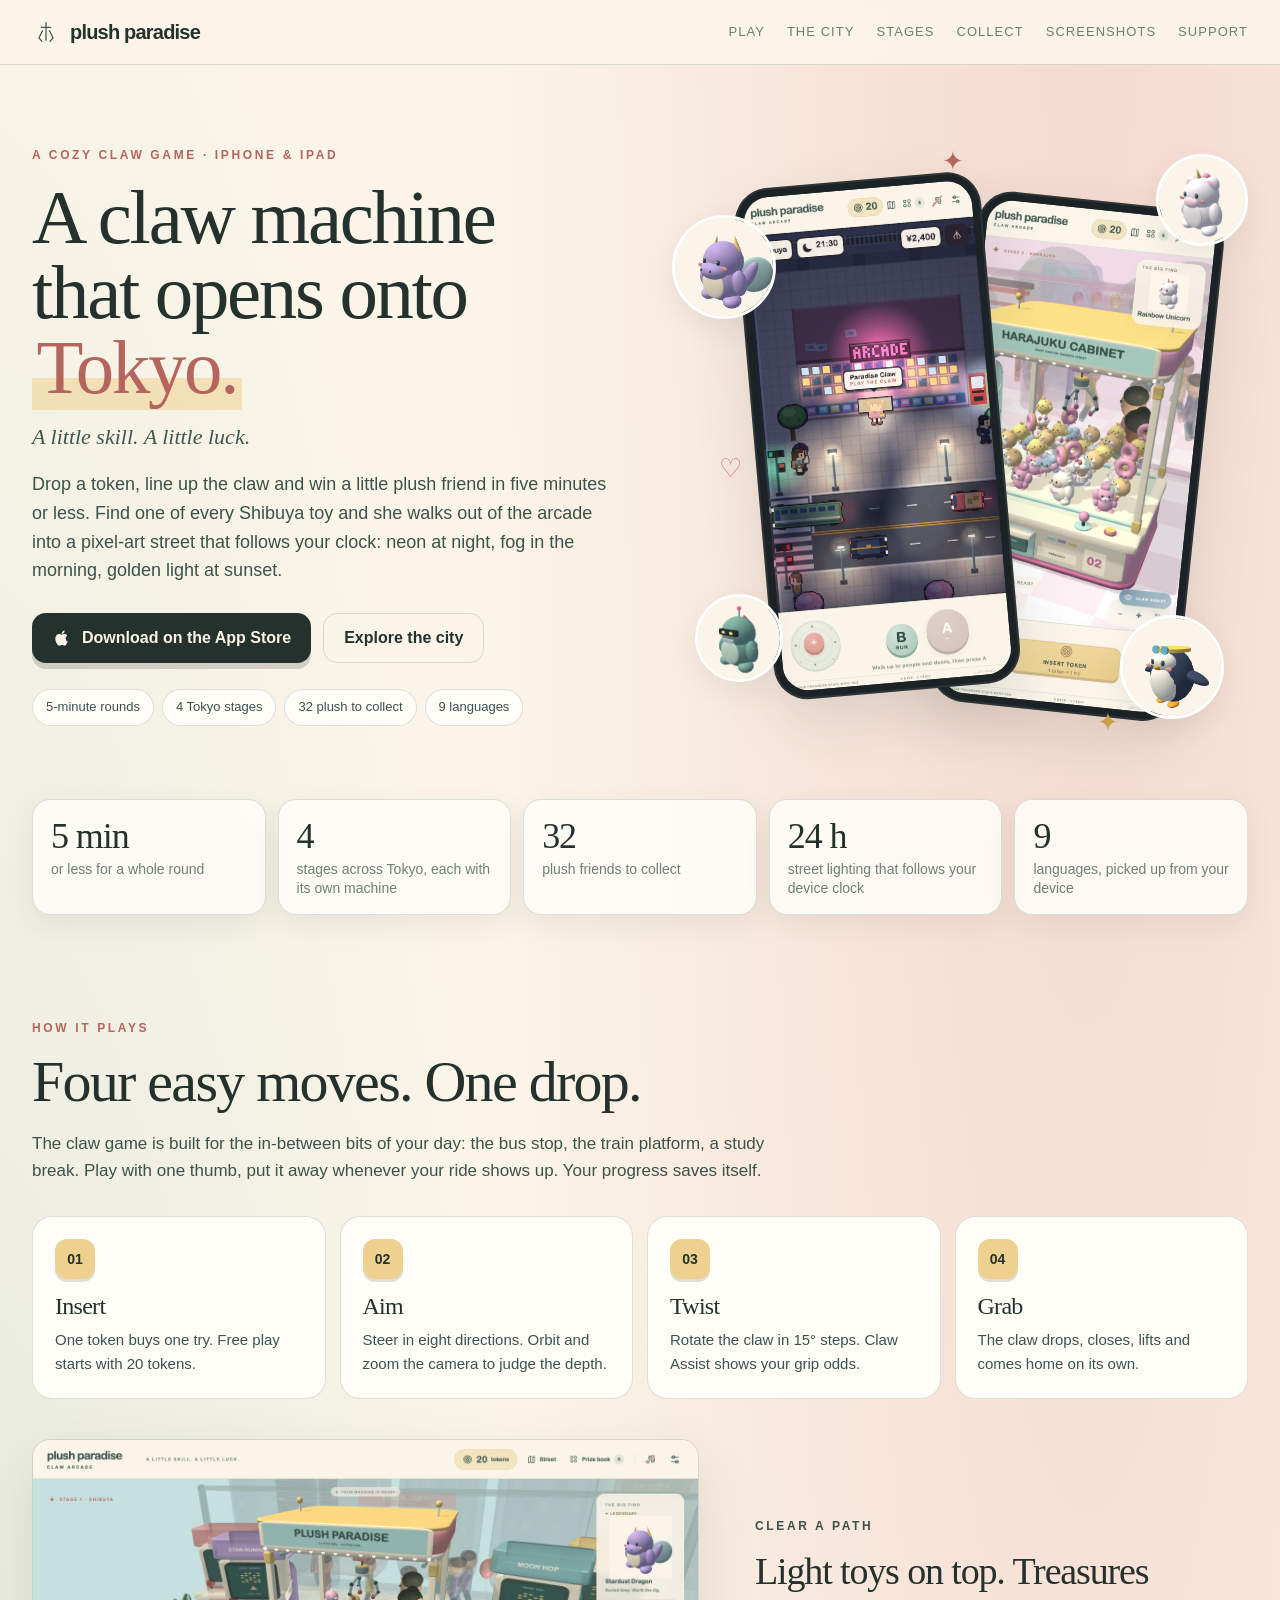
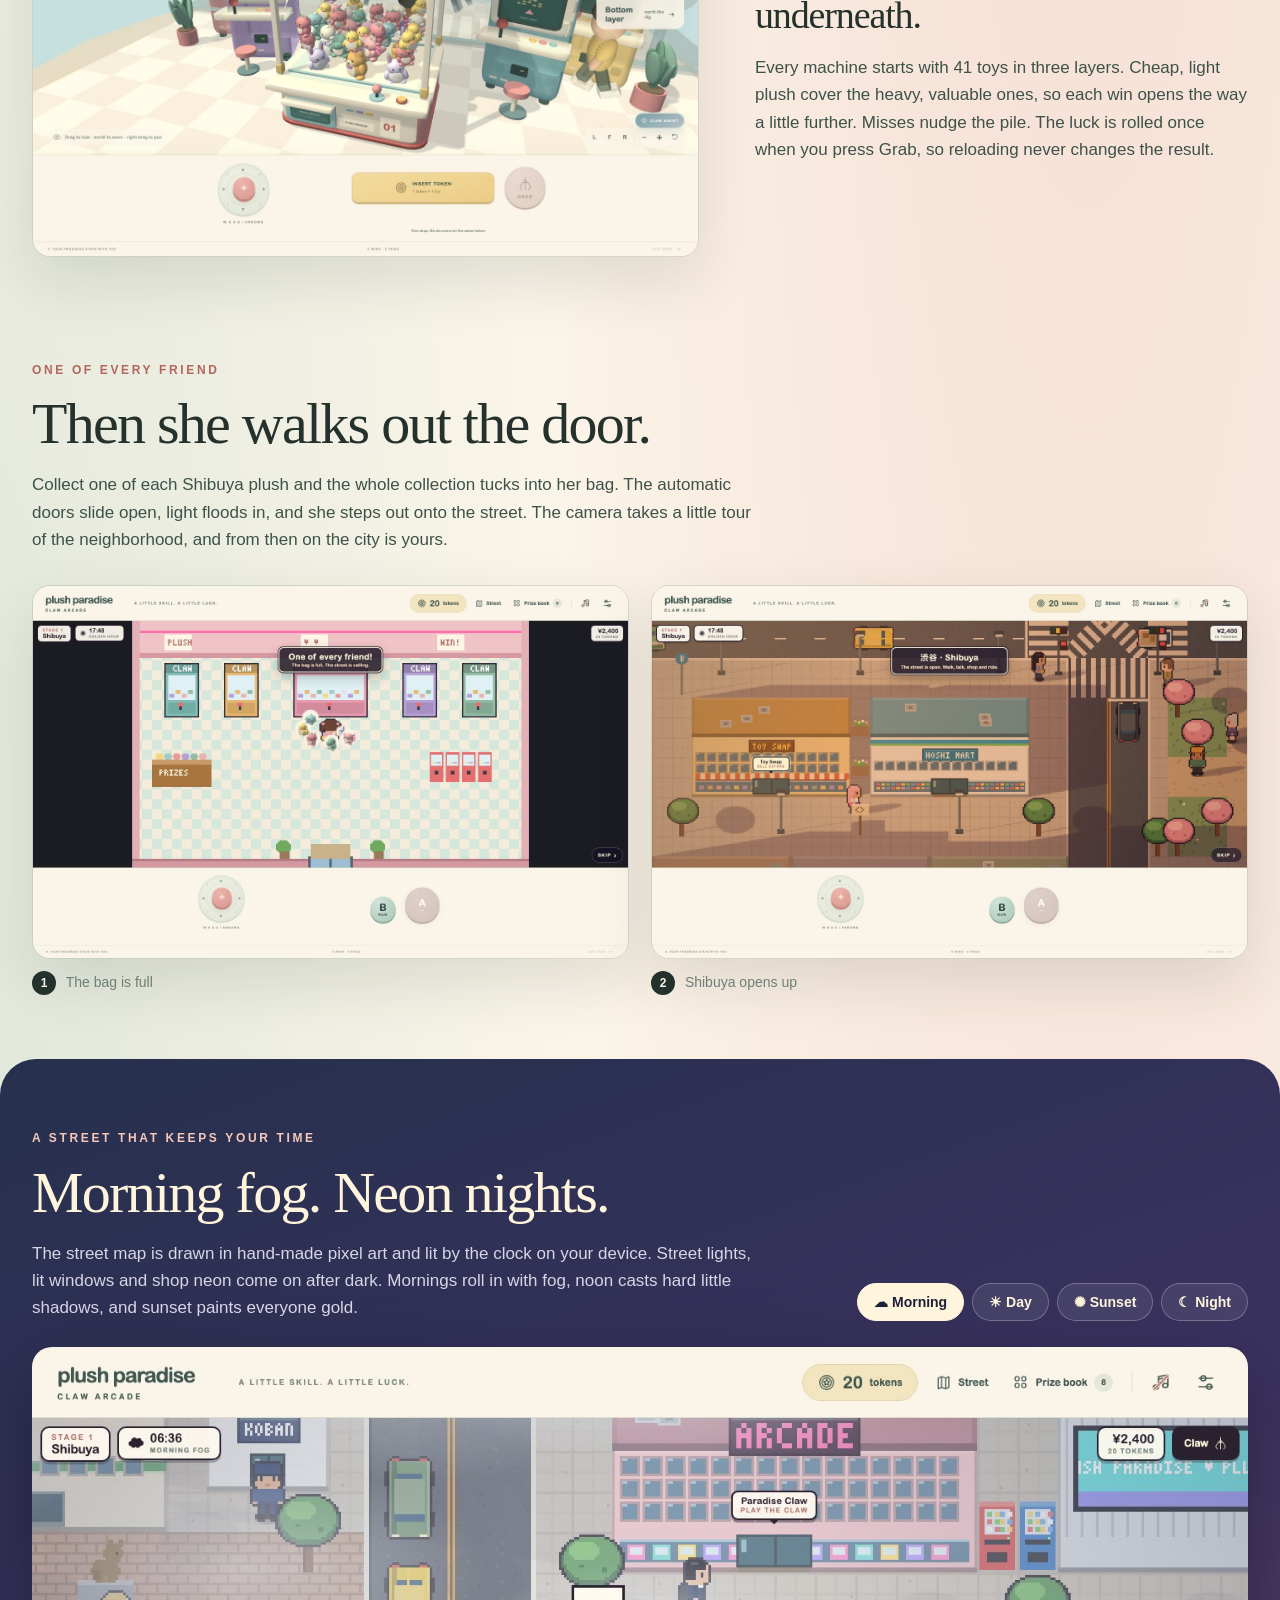
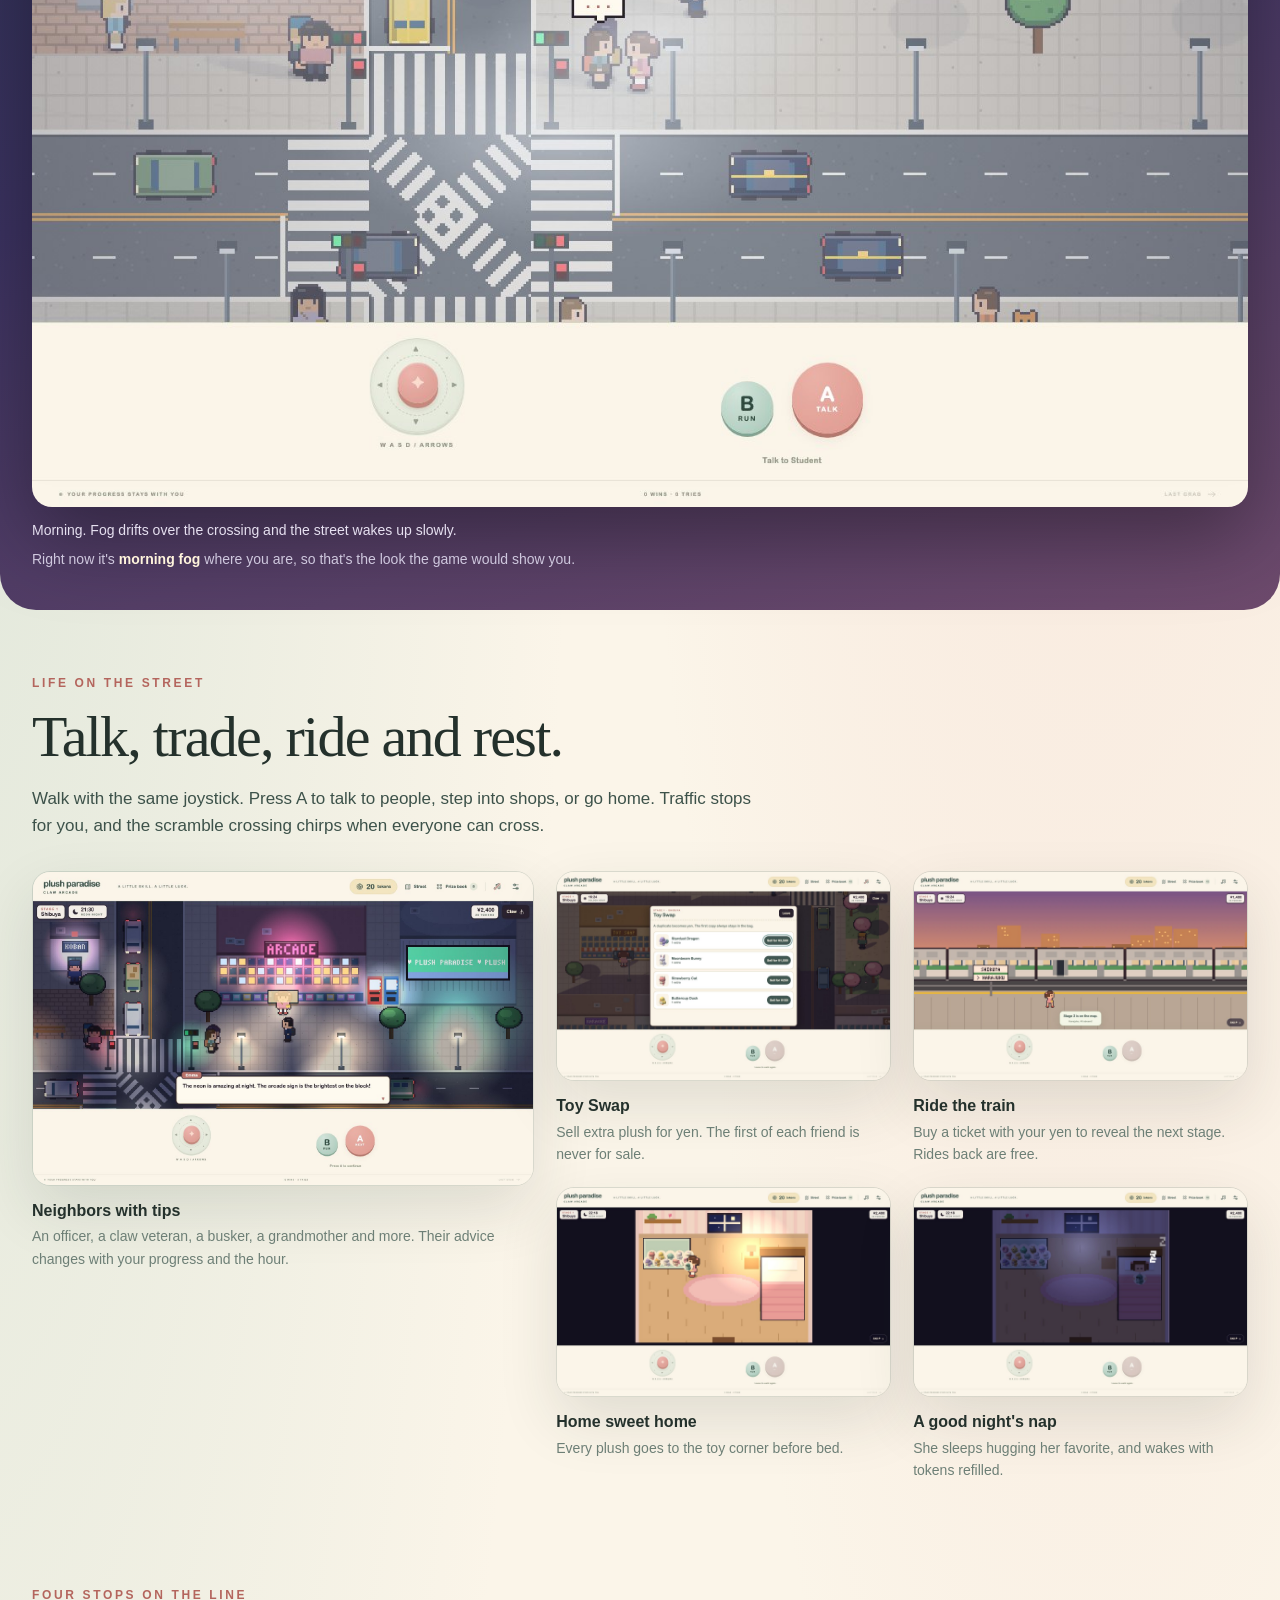
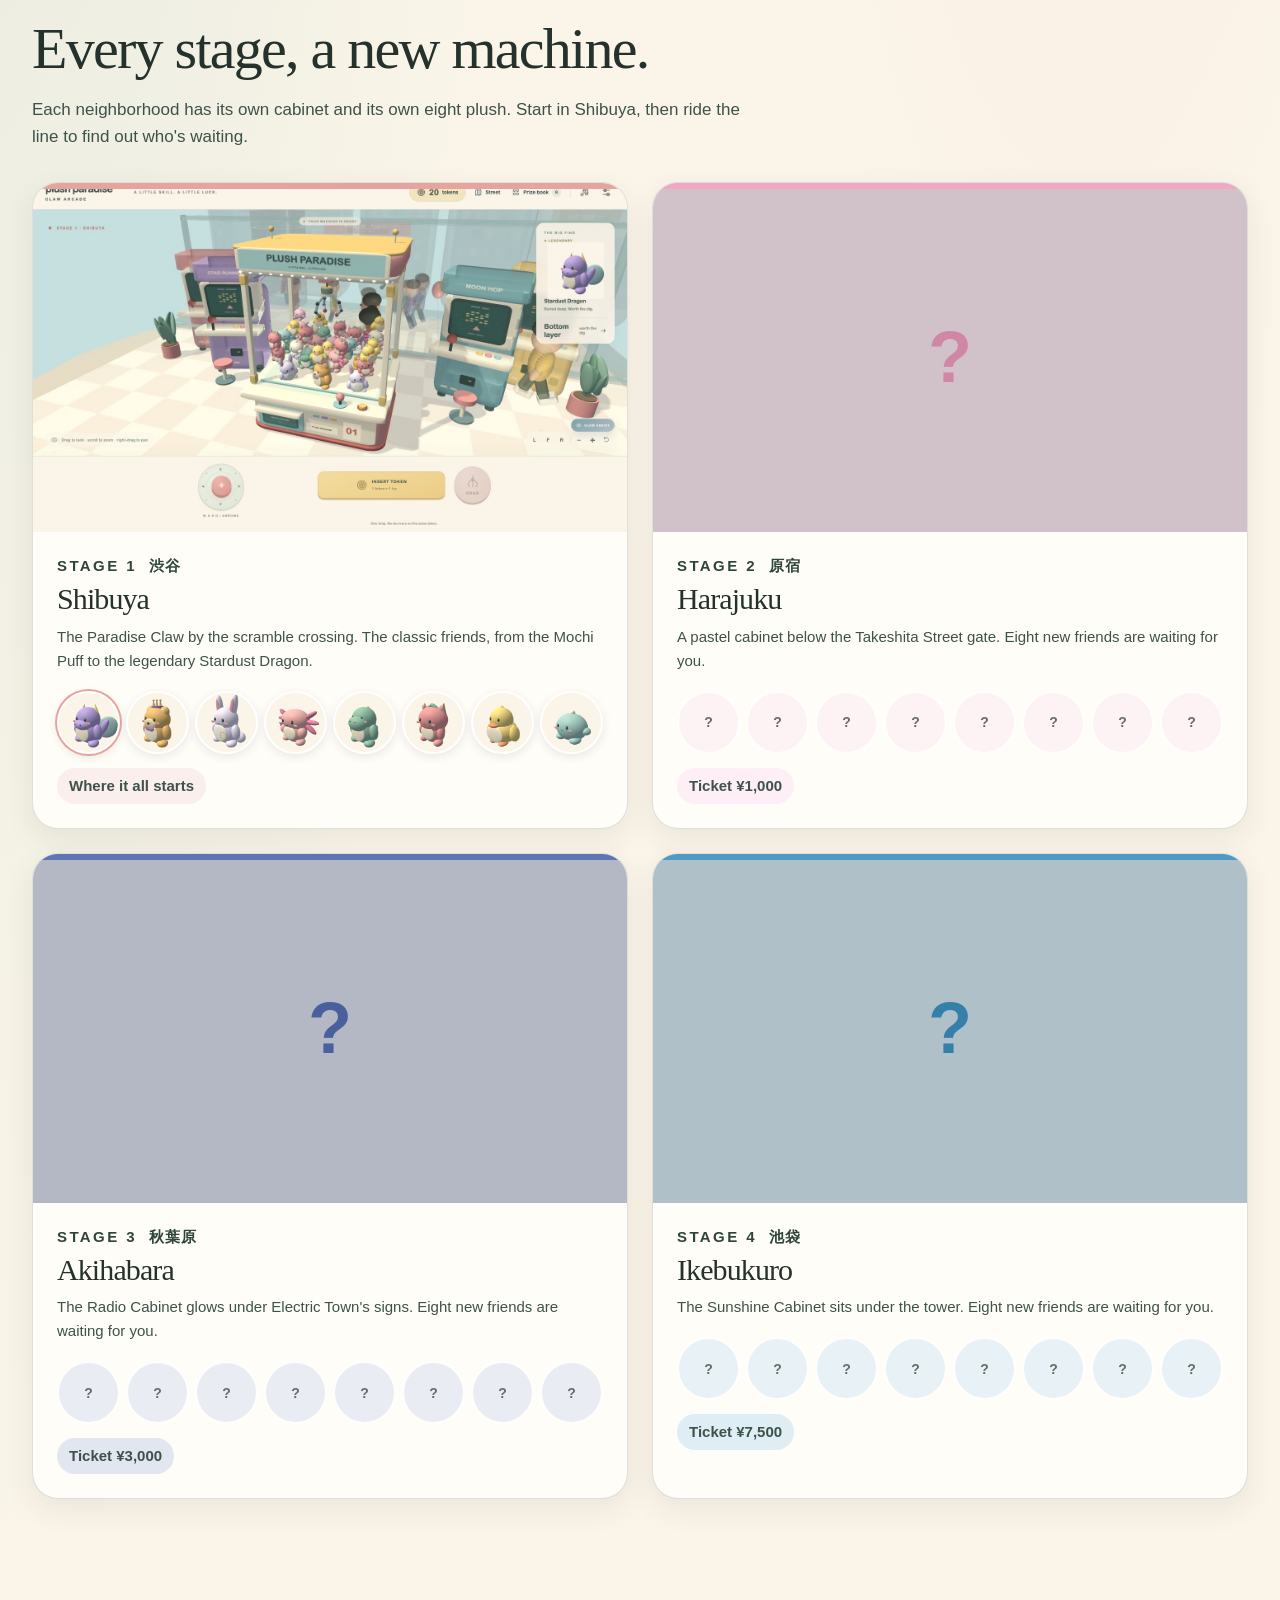
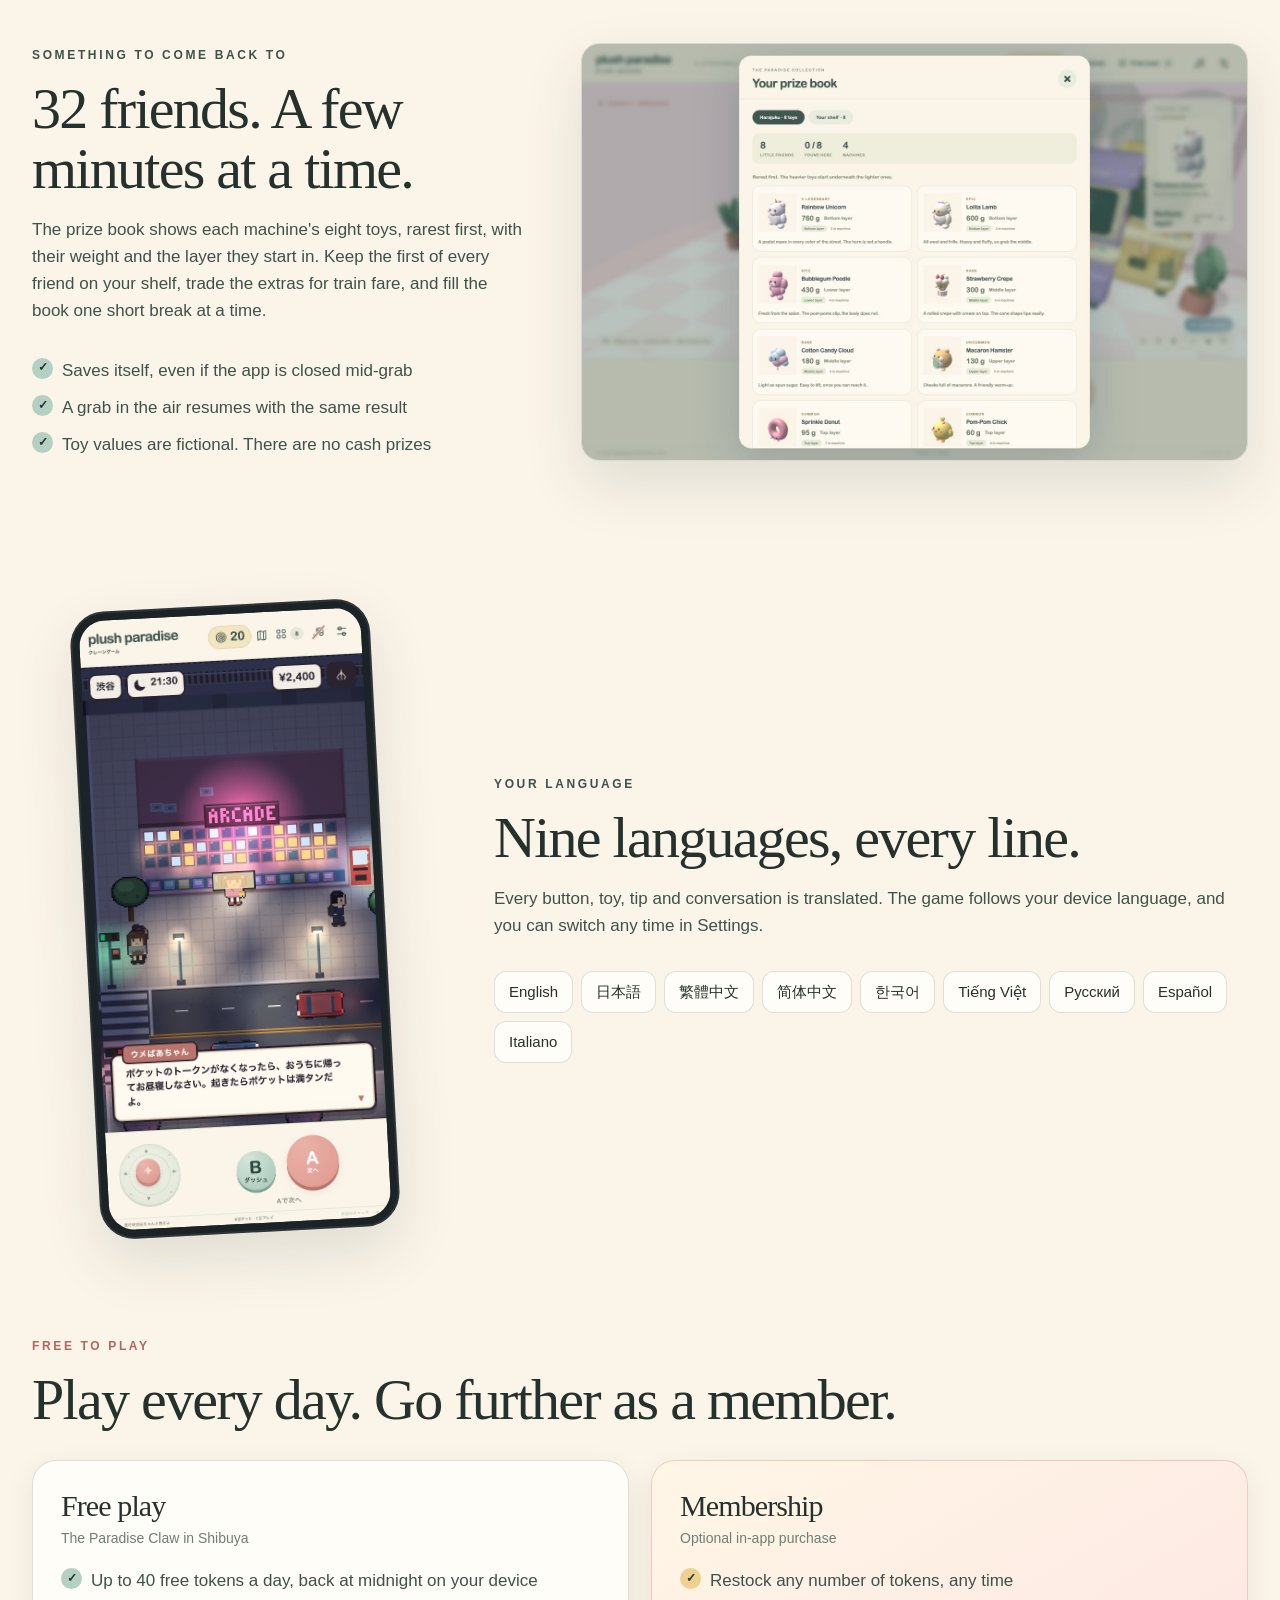
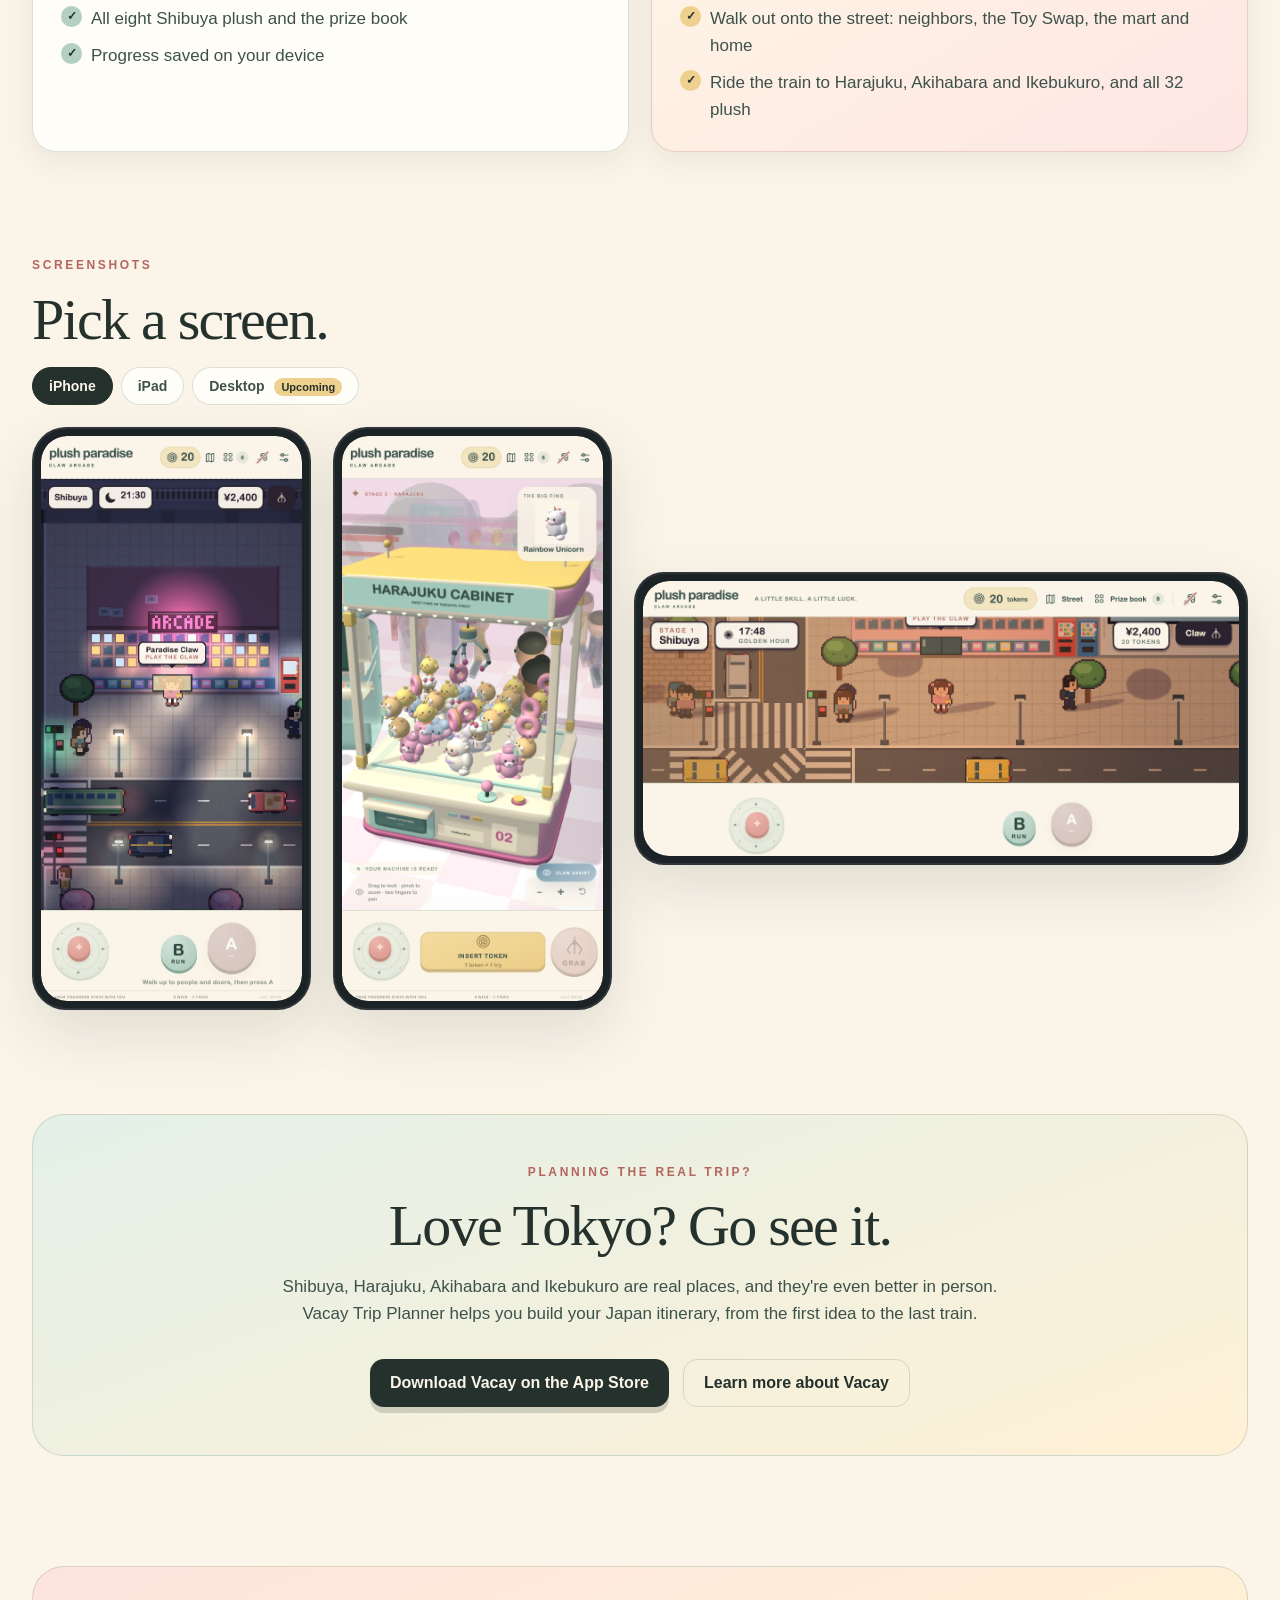
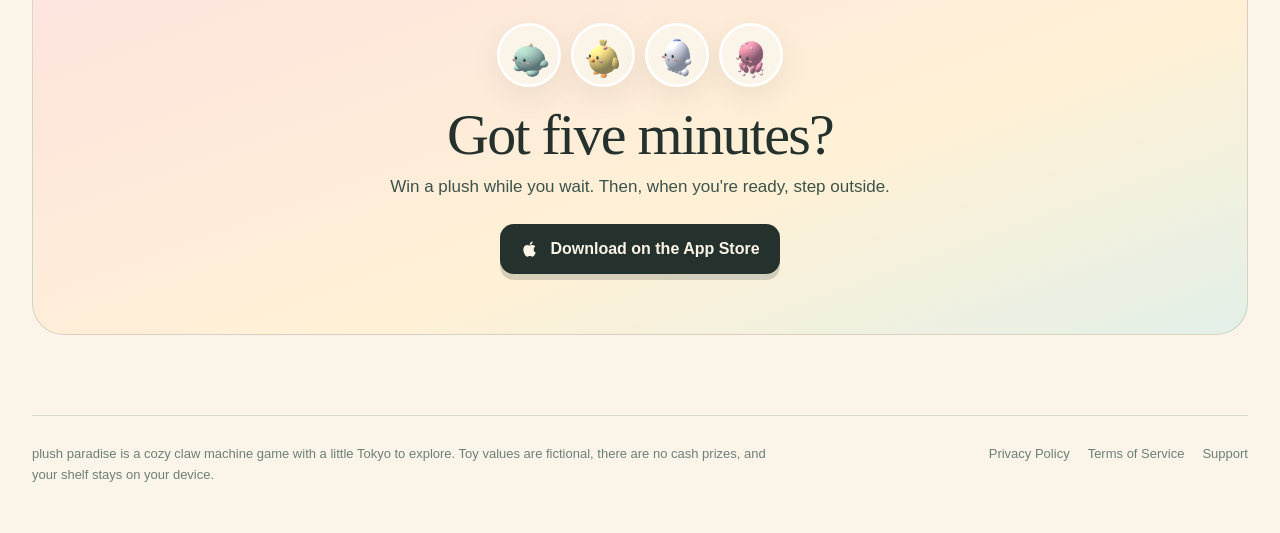
==== commit 68efb09e: "uplodate" ====
--- a/index.html
+++ b/index.html
@@ -31,7 +31,7 @@
       <p class="tag">A little skill. A little luck.</p>
       <p class="lede">Drop a token, line up the claw and win a little plush friend in five minutes or less. Find one of every Shibuya toy and she walks out of the arcade into a pixel-art street that follows your clock: neon at night, fog in the morning, golden light at sunset.</p>
       <div class="hero-actions">
-        <button class="store" type="button"><svg viewBox="0 0 24 24" aria-hidden="true"><path fill="currentColor" d="M16.4 12.6c0-2.3 1.9-3.4 2-3.5-1.1-1.6-2.8-1.8-3.4-1.8-1.4-.2-2.8.8-3.5.8-.7 0-1.9-.8-3-.8-1.6 0-3 .9-3.8 2.3-1.6 2.8-.4 7 1.2 9.3.8 1.1 1.7 2.4 2.9 2.3 1.2 0 1.6-.7 3-.7s1.8.7 3 .7c1.3 0 2.1-1.1 2.8-2.3.9-1.3 1.3-2.6 1.3-2.6s-2.5-1-2.5-3.7zM14.2 5.8c.6-.8 1.1-1.8 1-2.8-.9 0-2 .6-2.6 1.4-.6.7-1.1 1.7-1 2.7 1 .1 2-.5 2.6-1.3z"/></svg>Download on the App Store</button>
+        <a class="store" href="https://apps.apple.com/us/app/plush-paradise/id6819133750"><svg viewBox="0 0 24 24" aria-hidden="true"><path fill="currentColor" d="M16.4 12.6c0-2.3 1.9-3.4 2-3.5-1.1-1.6-2.8-1.8-3.4-1.8-1.4-.2-2.8.8-3.5.8-.7 0-1.9-.8-3-.8-1.6 0-3 .9-3.8 2.3-1.6 2.8-.4 7 1.2 9.3.8 1.1 1.7 2.4 2.9 2.3 1.2 0 1.6-.7 3-.7s1.8.7 3 .7c1.3 0 2.1-1.1 2.8-2.3.9-1.3 1.3-2.6 1.3-2.6s-2.5-1-2.5-3.7zM14.2 5.8c.6-.8 1.1-1.8 1-2.8-.9 0-2 .6-2.6 1.4-.6.7-1.1 1.7-1 2.7 1 .1 2-.5 2.6-1.3z"/></svg>Download on the App Store</a>
         <a class="btn ghost" href="#city">Explore the city</a>
       </div>
       <ul class="badges" aria-label="Highlights">
@@ -128,7 +128,7 @@
   <section class="section" id="stages">
     <p class="kicker">Four stops on the line</p>
     <h2>Every stage, a new machine.</h2>
-    <p class="intro">Each neighborhood has its own cabinet, its own eight plush and its own view out the back of the arcade. Later toys are worth more at the Toy Swap, which keeps the next fare within reach.</p>
+    <p class="intro">Each neighborhood has its own cabinet and its own eight plush. Start in Shibuya, then ride the line to find out who's waiting.</p>
     <div class="stage-grid">
       <article class="stage s-shibuya">
         <button class="shot" type="button" data-shot="media/machine-shibuya.jpg" data-caption="Stage 1 · Shibuya · The Paradise Claw."><img src="media/machine-shibuya.jpg" width="1440" height="900" alt="The Paradise Claw in Shibuya." loading="lazy"></button>
@@ -141,32 +141,32 @@
         </div>
       </article>
       <article class="stage s-harajuku">
-        <button class="shot" type="button" data-shot="media/machine-harajuku.jpg" data-caption="Stage 2 · Harajuku · The Harajuku Cabinet, under the Takeshita Street gate."><img src="media/machine-harajuku.jpg" width="1440" height="900" alt="The pink Harajuku Cabinet." loading="lazy"></button>
+        <div class="stage-locked" aria-hidden="true"><span>?</span></div>
         <div class="stage-body">
           <p class="stage-no">Stage 2 <span>原宿</span></p>
           <h3>Harajuku</h3>
-          <p>A pastel cabinet below the Takeshita Street gate, with the Meiji forest beyond. Sweets and street fashion, crowned by the Rainbow Unicorn.</p>
-          <div class="toys"><img src="media/toys/unicorn.png" alt="Rainbow Unicorn" width="180" height="180" loading="lazy"><img src="media/toys/lamb.png" alt="Lolita Lamb" width="180" height="180" loading="lazy"><img src="media/toys/poodle.png" alt="Bubblegum Poodle" width="180" height="180" loading="lazy"><img src="media/toys/crepe.png" alt="Strawberry Crepe" width="180" height="180" loading="lazy"><img src="media/toys/cloud.png" alt="Cotton Candy Cloud" width="180" height="180" loading="lazy"><img src="media/toys/hamster.png" alt="Macaron Hamster" width="180" height="180" loading="lazy"><img src="media/toys/donut.png" alt="Sprinkle Donut" width="180" height="180" loading="lazy"><img src="media/toys/chick.png" alt="Pom-Pom Chick" width="180" height="180" loading="lazy"></div>
+          <p>A pastel cabinet below the Takeshita Street gate. Eight new friends are waiting for you.</p>
+          <div class="toys locked" role="img" aria-label="Eight plush toys, still a secret"><span class="mystery" aria-hidden="true">?</span><span class="mystery" aria-hidden="true">?</span><span class="mystery" aria-hidden="true">?</span><span class="mystery" aria-hidden="true">?</span><span class="mystery" aria-hidden="true">?</span><span class="mystery" aria-hidden="true">?</span><span class="mystery" aria-hidden="true">?</span><span class="mystery" aria-hidden="true">?</span></div>
           <p class="fare">Ticket ¥1,000</p>
         </div>
       </article>
       <article class="stage s-akihabara">
-        <button class="shot" type="button" data-shot="media/machine-akihabara.jpg" data-caption="Stage 3 · Akihabara · The Radio Cabinet in Electric Town."><img src="media/machine-akihabara.jpg" width="1440" height="900" alt="The navy and cyan Radio Cabinet in Akihabara." loading="lazy"></button>
+        <div class="stage-locked" aria-hidden="true"><span>?</span></div>
         <div class="stage-body">
           <p class="stage-no">Stage 3 <span>秋葉原</span></p>
           <h3>Akihabara</h3>
-          <p>The Radio Cabinet glows under Electric Town's signs and the rail bridge. Robots, games and gadgets, led by the heavy Mecha Kaiju.</p>
-          <div class="toys"><img src="media/toys/kaiju.png" alt="Mecha Kaiju" width="180" height="180" loading="lazy"><img src="media/toys/robopup.png" alt="Robo Pup" width="180" height="180" loading="lazy"><img src="media/toys/panda.png" alt="Ninja Panda" width="180" height="180" loading="lazy"><img src="media/toys/slime.png" alt="Pixel Slime" width="180" height="180" loading="lazy"><img src="media/toys/gamepad.png" alt="Game Pad Pal" width="180" height="180" loading="lazy"><img src="media/toys/battery.png" alt="Battery Buddy" width="180" height="180" loading="lazy"><img src="media/toys/capsule.png" alt="Gacha Capsule" width="180" height="180" loading="lazy"><img src="media/toys/ghost.png" alt="Floppy Ghost" width="180" height="180" loading="lazy"></div>
+          <p>The Radio Cabinet glows under Electric Town's signs. Eight new friends are waiting for you.</p>
+          <div class="toys locked" role="img" aria-label="Eight plush toys, still a secret"><span class="mystery" aria-hidden="true">?</span><span class="mystery" aria-hidden="true">?</span><span class="mystery" aria-hidden="true">?</span><span class="mystery" aria-hidden="true">?</span><span class="mystery" aria-hidden="true">?</span><span class="mystery" aria-hidden="true">?</span><span class="mystery" aria-hidden="true">?</span><span class="mystery" aria-hidden="true">?</span></div>
           <p class="fare">Ticket ¥3,000</p>
         </div>
       </article>
       <article class="stage s-ikebukuro">
-        <button class="shot" type="button" data-shot="media/machine-ikebukuro.jpg" data-caption="Stage 4 · Ikebukuro · The Sunshine Cabinet, under Sunshine 60."><img src="media/machine-ikebukuro.jpg" width="1440" height="900" alt="The ocean-blue Sunshine Cabinet in Ikebukuro." loading="lazy"></button>
+        <div class="stage-locked" aria-hidden="true"><span>?</span></div>
         <div class="stage-body">
           <p class="stage-no">Stage 4 <span>池袋</span></p>
           <h3>Ikebukuro</h3>
-          <p>The Sunshine Cabinet sits under the tower, with a rooftop aquarium and the good-luck owl nearby. Sea friends, topped by the flying Sky Penguin.</p>
-          <div class="toys"><img src="media/toys/penguin.png" alt="Sky Penguin" width="180" height="180" loading="lazy"><img src="media/toys/owl.png" alt="Ikefukuro Owl" width="180" height="180" loading="lazy"><img src="media/toys/otter.png" alt="Shell Otter" width="180" height="180" loading="lazy"><img src="media/toys/jelly.png" alt="Moon Jellyfish" width="180" height="180" loading="lazy"><img src="media/toys/seal.png" alt="Spotted Seal" width="180" height="180" loading="lazy"><img src="media/toys/fish.png" alt="Clownfish" width="180" height="180" loading="lazy"><img src="media/toys/starfish.png" alt="Sunny Starfish" width="180" height="180" loading="lazy"><img src="media/toys/octopus.png" alt="Little Octopus" width="180" height="180" loading="lazy"></div>
+          <p>The Sunshine Cabinet sits under the tower. Eight new friends are waiting for you.</p>
+          <div class="toys locked" role="img" aria-label="Eight plush toys, still a secret"><span class="mystery" aria-hidden="true">?</span><span class="mystery" aria-hidden="true">?</span><span class="mystery" aria-hidden="true">?</span><span class="mystery" aria-hidden="true">?</span><span class="mystery" aria-hidden="true">?</span><span class="mystery" aria-hidden="true">?</span><span class="mystery" aria-hidden="true">?</span><span class="mystery" aria-hidden="true">?</span></div>
           <p class="fare">Ticket ¥7,500</p>
         </div>
       </article>
@@ -263,11 +263,23 @@
     </div>
   </section>
 
+  <section class="section" id="travel">
+    <div class="travel">
+      <p class="kicker">Planning the real trip?</p>
+      <h2>Love Tokyo? Go see it.</h2>
+      <p class="intro">Shibuya, Harajuku, Akihabara and Ikebukuro are real places, and they're even better in person. Vacay Trip Planner helps you build your Japan itinerary, from the first idea to the last train.</p>
+      <div class="travel-actions">
+        <a class="btn" href="https://apps.apple.com/us/app/vacay-trip-planer/id6806172396" target="_blank" rel="noopener">Download Vacay on the App Store</a>
+        <a class="btn ghost" href="https://chrishuangcf.github.io/vacay-trip-planner/" target="_blank" rel="noopener">Learn more about Vacay</a>
+      </div>
+    </div>
+  </section>
+
   <section class="cta">
     <div class="cta-toys" aria-hidden="true"><img src="media/toys/mochi.png" alt="" width="180" height="180" loading="lazy"><img src="media/toys/chick.png" alt="" width="180" height="180" loading="lazy"><img src="media/toys/ghost.png" alt="" width="180" height="180" loading="lazy"><img src="media/toys/octopus.png" alt="" width="180" height="180" loading="lazy"></div>
     <h2>Got five minutes?</h2>
     <p>Win a plush while you wait. Then, when you're ready, step outside.</p>
-    <button class="store" type="button"><svg viewBox="0 0 24 24" aria-hidden="true"><path fill="currentColor" d="M16.4 12.6c0-2.3 1.9-3.4 2-3.5-1.1-1.6-2.8-1.8-3.4-1.8-1.4-.2-2.8.8-3.5.8-.7 0-1.9-.8-3-.8-1.6 0-3 .9-3.8 2.3-1.6 2.8-.4 7 1.2 9.3.8 1.1 1.7 2.4 2.9 2.3 1.2 0 1.6-.7 3-.7s1.8.7 3 .7c1.3 0 2.1-1.1 2.8-2.3.9-1.3 1.3-2.6 1.3-2.6s-2.5-1-2.5-3.7zM14.2 5.8c.6-.8 1.1-1.8 1-2.8-.9 0-2 .6-2.6 1.4-.6.7-1.1 1.7-1 2.7 1 .1 2-.5 2.6-1.3z"/></svg>Download on the App Store</button>
+    <a class="store" href="https://apps.apple.com/us/app/plush-paradise/id6819133750"><svg viewBox="0 0 24 24" aria-hidden="true"><path fill="currentColor" d="M16.4 12.6c0-2.3 1.9-3.4 2-3.5-1.1-1.6-2.8-1.8-3.4-1.8-1.4-.2-2.8.8-3.5.8-.7 0-1.9-.8-3-.8-1.6 0-3 .9-3.8 2.3-1.6 2.8-.4 7 1.2 9.3.8 1.1 1.7 2.4 2.9 2.3 1.2 0 1.6-.7 3-.7s1.8.7 3 .7c1.3 0 2.1-1.1 2.8-2.3.9-1.3 1.3-2.6 1.3-2.6s-2.5-1-2.5-3.7zM14.2 5.8c.6-.8 1.1-1.8 1-2.8-.9 0-2 .6-2.6 1.4-.6.7-1.1 1.7-1 2.7 1 .1 2-.5 2.6-1.3z"/></svg>Download on the App Store</a>
   </section>
 </main>
 
--- a/styles.css
+++ b/styles.css
@@ -63,9 +63,9 @@
 .intro { max-width: 46rem; color: var(--body); margin: 0 0 32px; }
 
 /* Buttons */
-.btn, button.store { display: inline-flex; align-items: center; justify-content: center; gap: 10px; text-decoration: none; background: var(--ink); color: var(--accent-ink); font: 600 16px/1 var(--sans); padding: 15px 20px; border: 0; border-radius: 14px; cursor: pointer; box-shadow: 0 6px 0 rgba(36, 49, 44, 0.18); transition: transform .15s ease, box-shadow .15s ease; }
-button.store svg { width: 20px; height: 20px; }
-.btn:hover, button.store:hover { transform: translateY(-2px); box-shadow: 0 8px 0 rgba(36, 49, 44, 0.18); }
+.btn, .store { display: inline-flex; align-items: center; justify-content: center; gap: 10px; text-decoration: none; background: var(--ink); color: var(--accent-ink); font: 600 16px/1 var(--sans); padding: 15px 20px; border: 0; border-radius: 14px; cursor: pointer; box-shadow: 0 6px 0 rgba(36, 49, 44, 0.18); transition: transform .15s ease, box-shadow .15s ease; }
+.store svg { width: 20px; height: 20px; }
+.btn:hover, .store:hover { transform: translateY(-2px); box-shadow: 0 8px 0 rgba(36, 49, 44, 0.18); }
 .btn.ghost { background: transparent; color: var(--ink); border: 1.5px solid var(--line); box-shadow: none; }
 .btn.ghost:hover { background: var(--bg-raise); }
 
@@ -157,6 +157,8 @@
 .toys { display: grid; grid-template-columns: repeat(8, 1fr); gap: 6px; margin: 18px 0 14px; }
 .toys img { width: 100%; aspect-ratio: 1; border-radius: 50%; background: var(--bg); border: 2px solid #fff; box-shadow: 0 3px 10px rgba(36,49,44,.1); }
 .toys img:first-child { box-shadow: 0 0 0 2px var(--c), 0 3px 10px rgba(36,49,44,.12); }
+.stage-locked { display: grid; place-items: center; aspect-ratio: 16 / 9.4; background: color-mix(in srgb, var(--c) 22%, white); color: var(--c); font-size: 72px; font-weight: 800; filter: saturate(1.2) brightness(.82); }
+.toys .mystery { display: grid; place-items: center; aspect-ratio: 1; border-radius: 50%; background: color-mix(in srgb, var(--c) 18%, white); border: 2px solid #fff; color: var(--ink); font-weight: 800; font-size: 14px; opacity: .7; }
 .fare { margin: auto 0 0; align-self: flex-start; padding: 6px 12px; border-radius: 999px; background: color-mix(in srgb, var(--c) 18%, white); color: var(--ink); font-size: 13px; font-weight: 600; }
 .s-harajuku { --c: var(--harajuku); } .s-akihabara { --c: var(--akihabara); } .s-ikebukuro { --c: var(--ikebukuro); }
 
@@ -191,6 +193,9 @@
 .gallery { display: grid; grid-template-columns: repeat(3, 1fr); gap: 18px; }
 
 /* Closing call to action */
+.travel { text-align: center; padding: 48px 32px; border-radius: 32px; background: linear-gradient(160deg, #e3f0e8, #fff1d6); border: 1px solid var(--line); }
+.travel .intro { margin-left: auto; margin-right: auto; }
+.travel-actions { display: flex; flex-wrap: wrap; justify-content: center; gap: 14px; margin-top: 24px; }
 .cta { width: var(--wide); margin: 110px auto 0; padding: 56px 32px 60px; text-align: center; border-radius: 32px; background: linear-gradient(160deg, #fde3df, #fff1d6 60%, #e3f0e8); border: 1px solid var(--line); }
 .cta h2 { margin-bottom: 8px; }
 .cta p { color: var(--body); margin: 0 0 24px; }
@@ -259,5 +264,5 @@
 @media (prefers-reduced-motion: reduce) {
   html { scroll-behavior: auto; }
   .float, .spark, .cta-toys img { animation: none; }
-  .frame, .btn, button.store, .stage .shot img { transition: none; }
-}
+  .frame, .btn, .store, .stage .shot img { transition: none; }
+}
